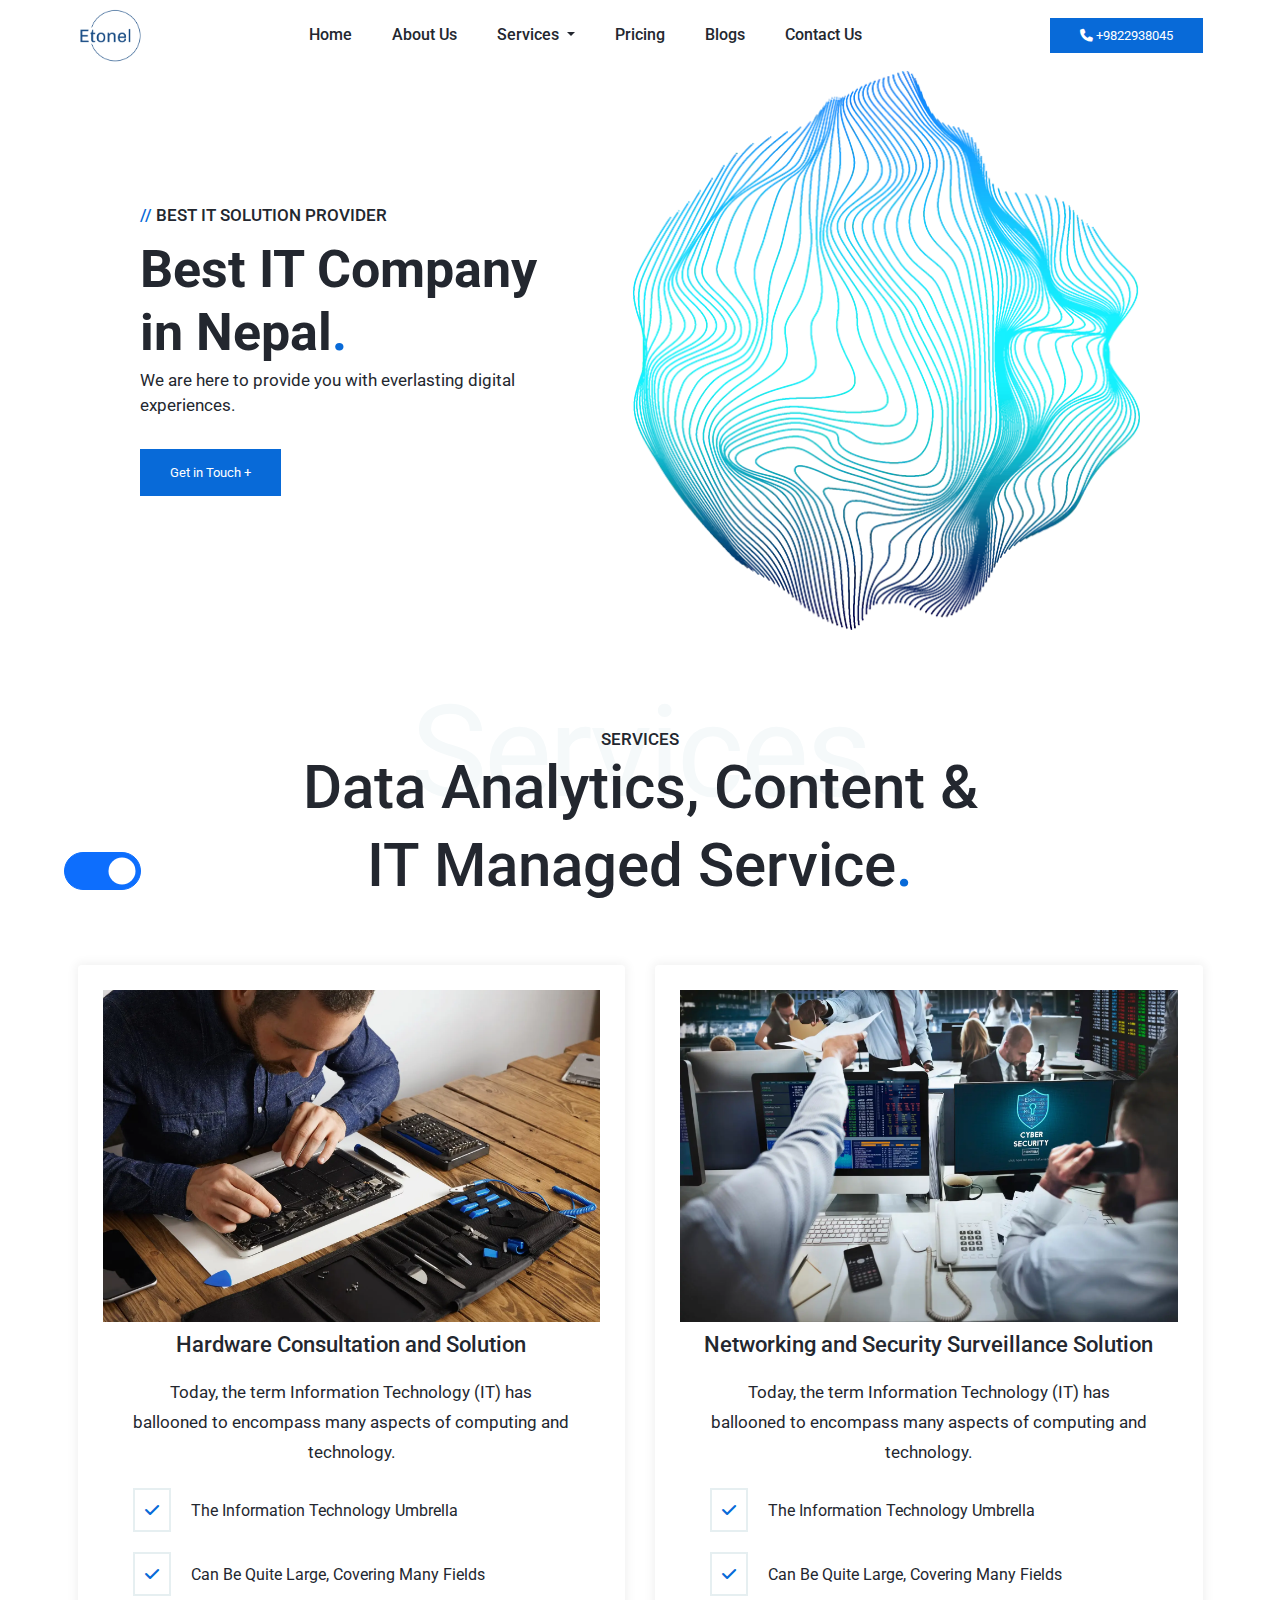
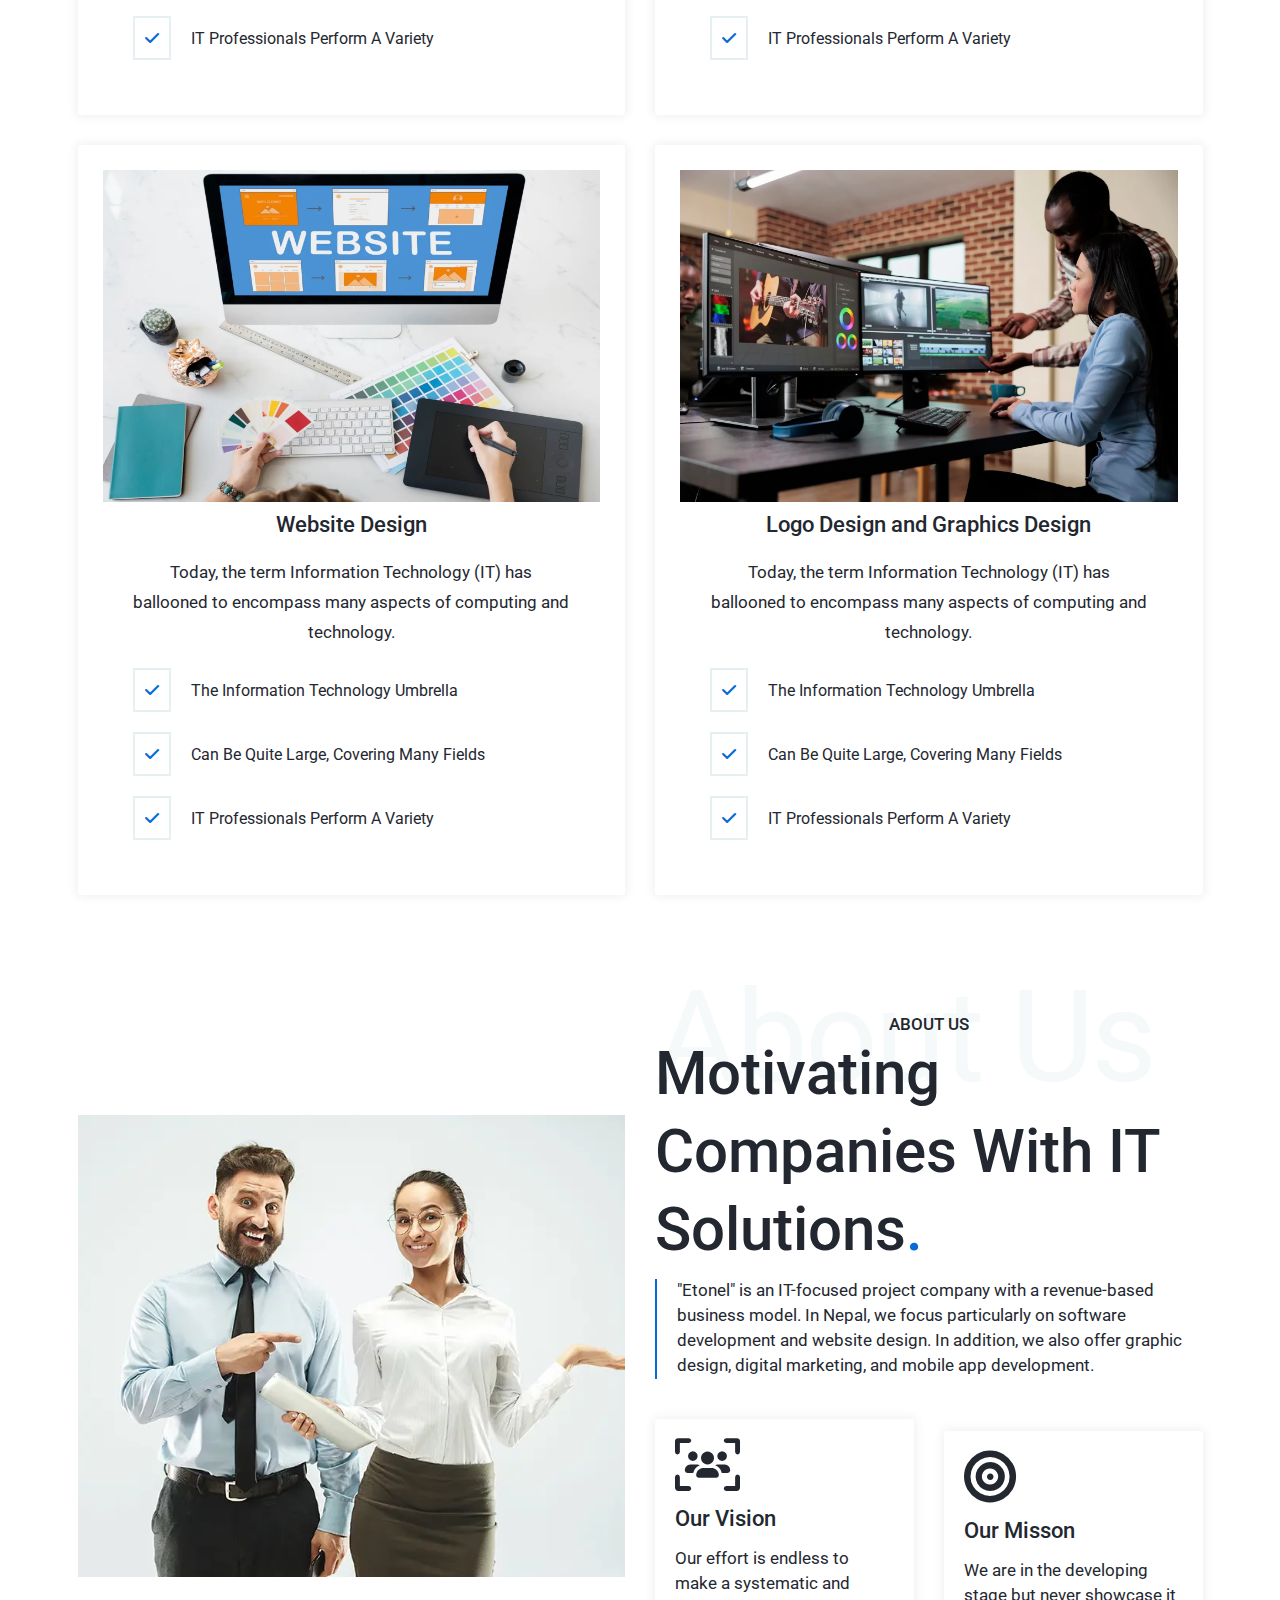
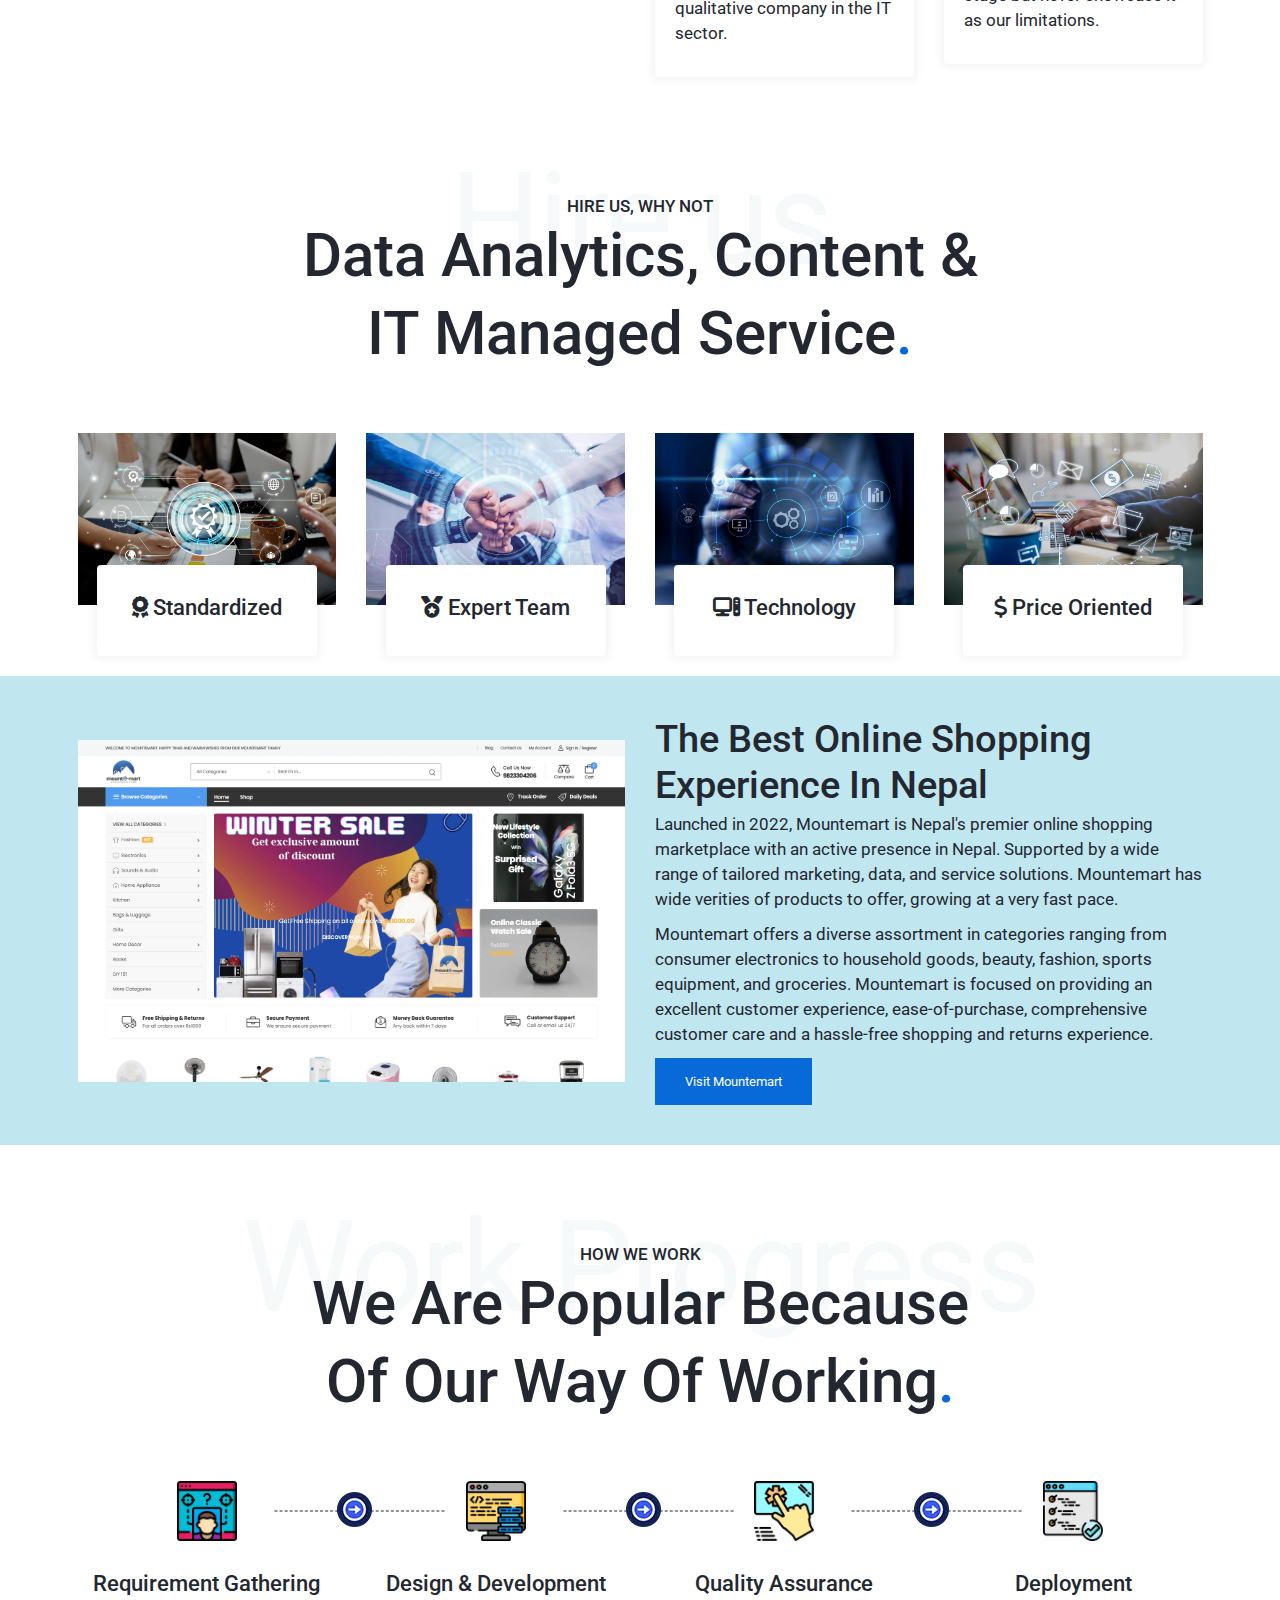
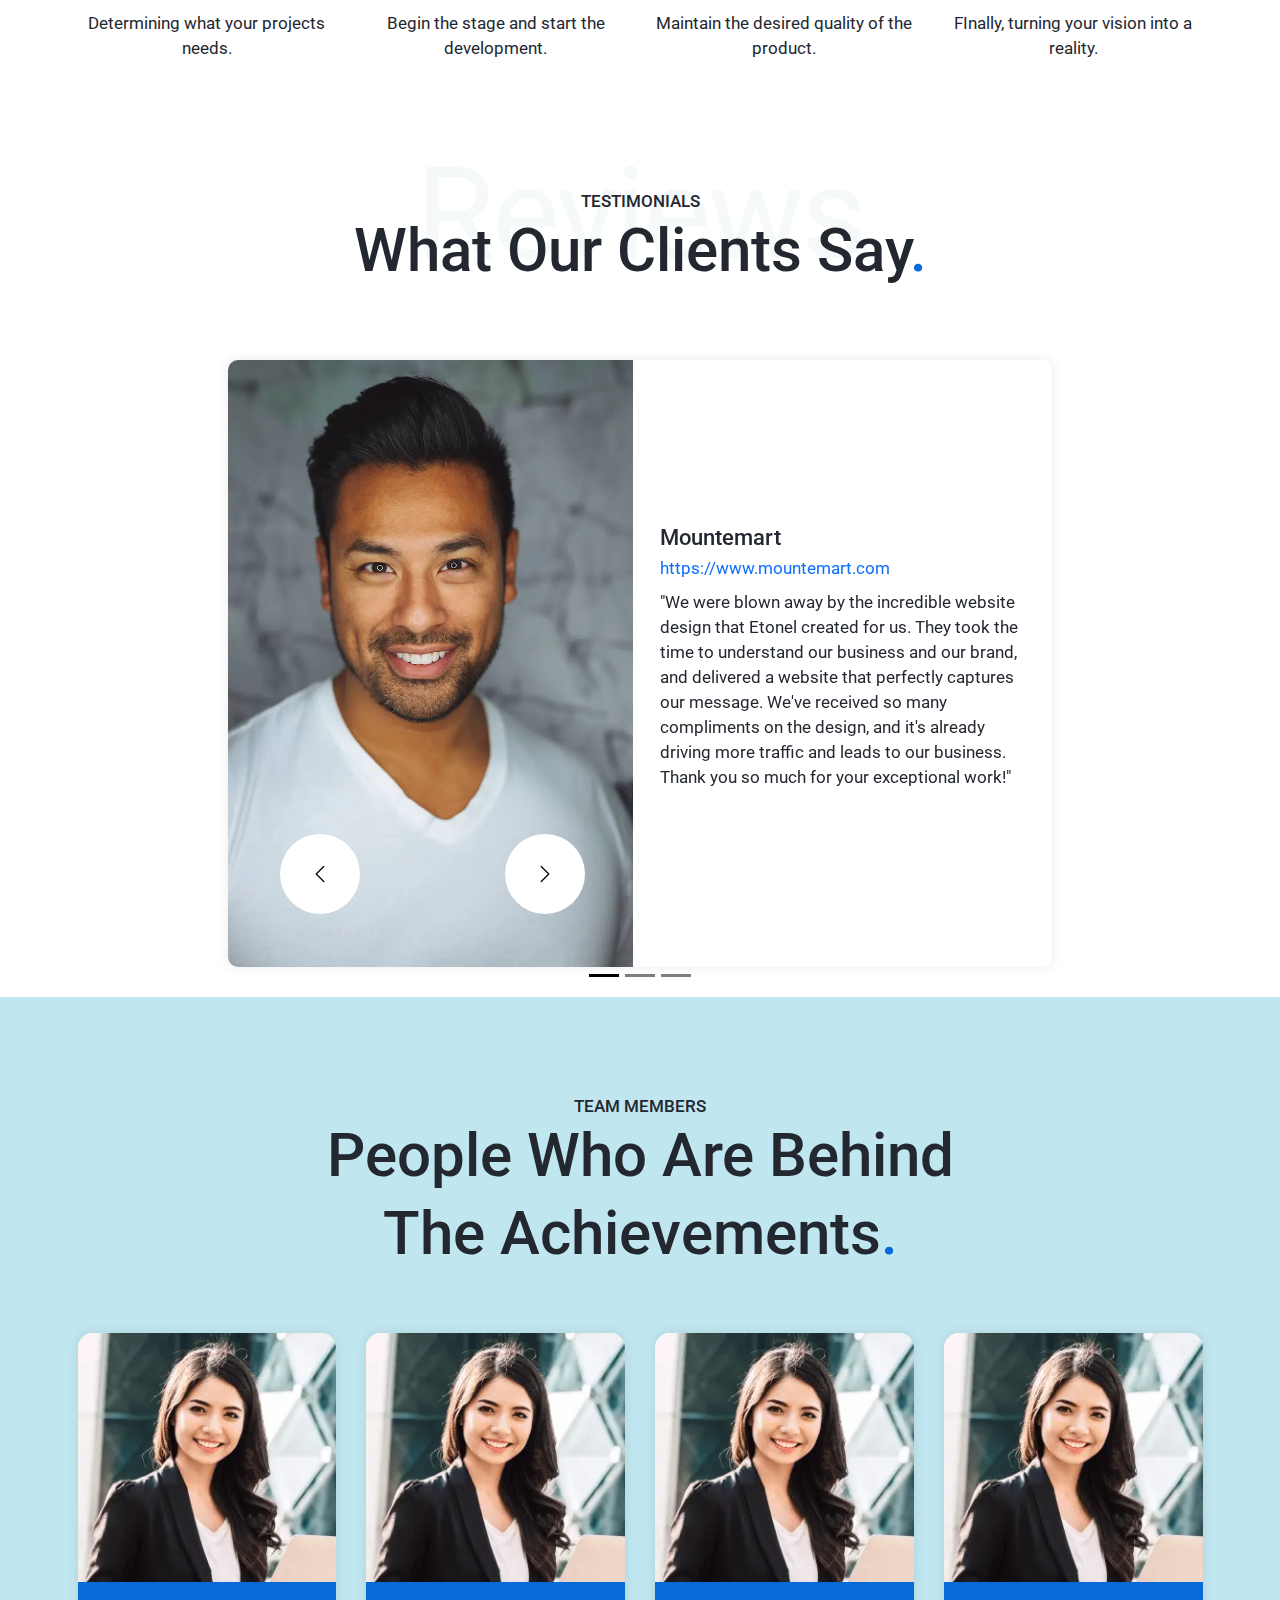
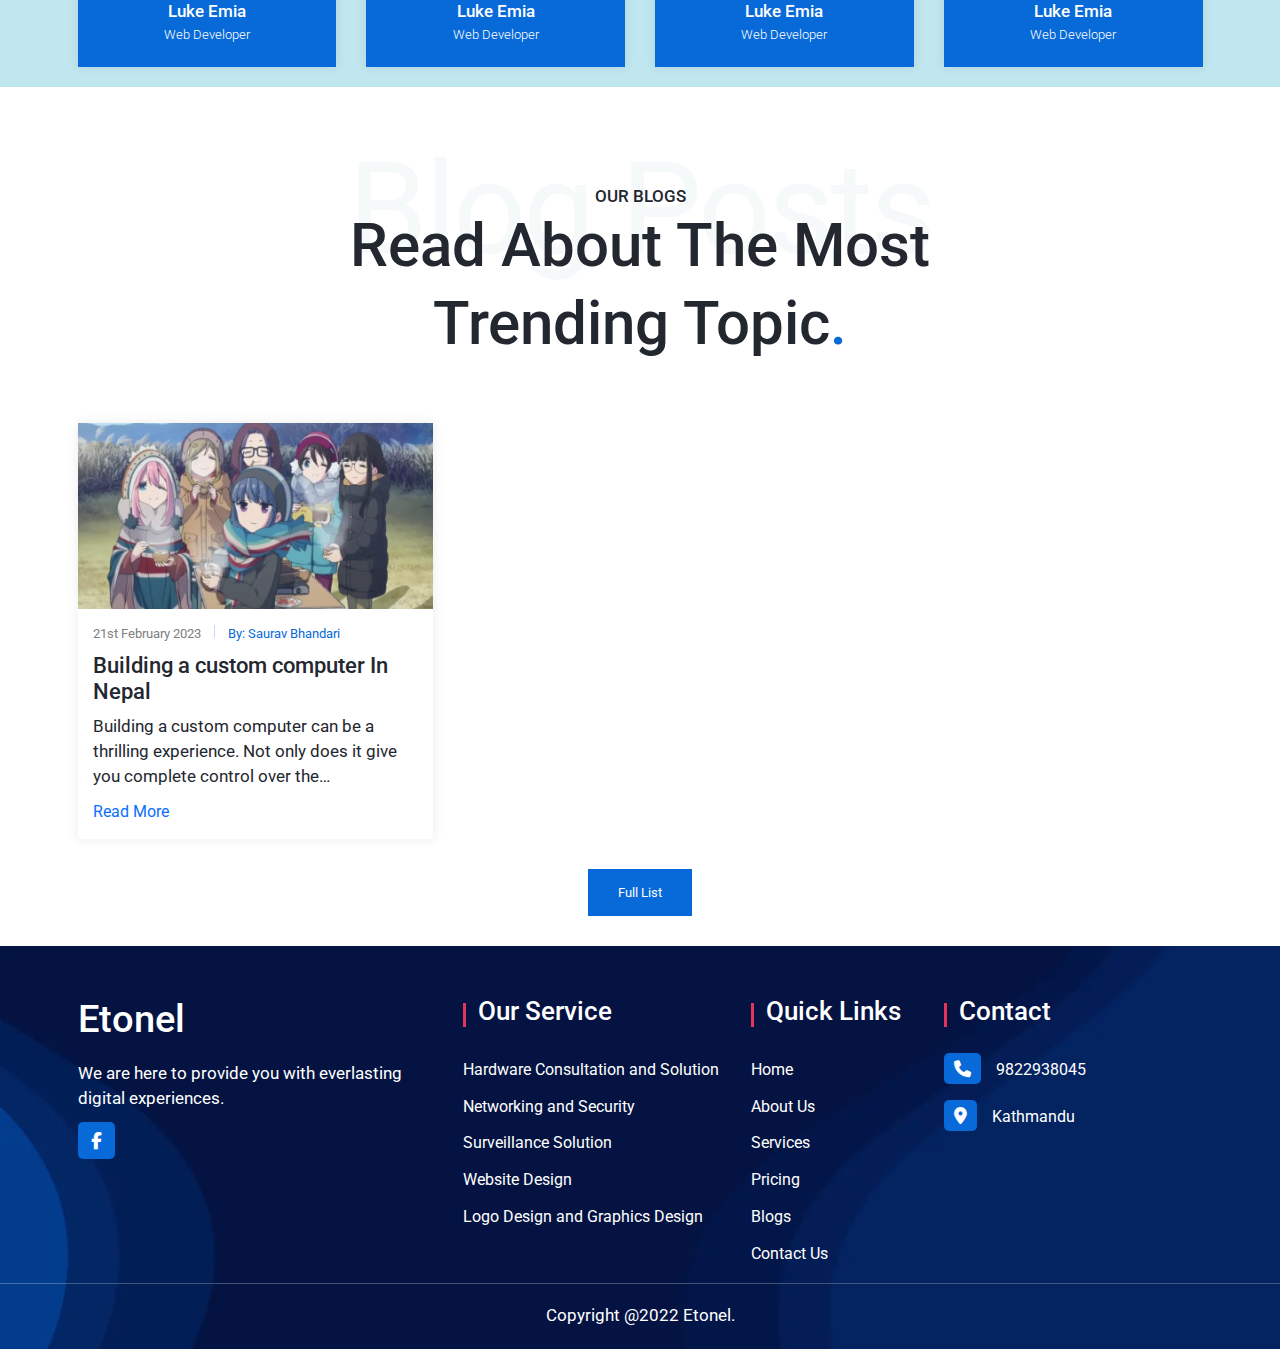
==== index.html @ 199bf59e "Blog" ====
<!DOCTYPE html>
<html lang="en">
  <head>
    <meta charset="UTF-8" />
    <meta http-equiv="X-UA-Compatible" content="IE=edge" />
    <meta name="viewport" content="width=device-width, initial-scale=1.0" />
    <title>Etonel</title>
    <link
      rel="shortcut icon"
      href="./img/etonel-logo-temp.webp"
      type="image/x-icon"
    />
    <link rel="stylesheet" href="./styles/style.min.css" />
    <link rel="stylesheet" href="./styles/index.min.css" />
  </head>
  <body>
    <script src="./header.js"></script>
    <my-header></my-header>
    <main class="index">
      <section class="hero">
        <div class="container">
          <div class="row g-4 g-md-5">
            <div class="col-12 col-lg-5">
              <p><span>//</span> BEST IT SOLUTION PROVIDER</p>
              <h1>Best IT Company in Nepal<span>.</span></h1>
              <p>
                We are here to provide you with everlasting digital experiences.
              </p>
              <a href="contact-us.html" class="btn-all">Get in Touch + </a>
            </div>
            <div class="col-8 col-md-6 text-center">
              <img src="./img/circles.webp" alt="" />
            </div>
          </div>
        </div>
      </section>
      <section class="service">
        <div class="container">
          <div class="section-heading">
            <h2>Services</h2>
            <p>Services</p>
            <p>Data Analytics, Content & IT Managed Service<span>.</span></p>
          </div>
          <div
            class="row g-4 g-md-5 row-cols-1 row-cols-lg-2 justify-content-around"
          >
            <div class="col">
              <div class="card">
                <img src="./img/hardware-consultation.webp" alt="" />
                <div class="card-body">
                  <h3>Hardware Consultation and Solution</h3>
                  <p>
                    Today, the term Information Technology (IT) has ballooned to
                    encompass many aspects of computing and technology.
                  </p>
                  <ul>
                    <li>The Information Technology Umbrella</li>
                    <li>Can Be Quite Large, Covering Many Fields</li>
                    <li>IT Professionals Perform A Variety</li>
                  </ul>
                </div>
              </div>
            </div>
            <div class="col">
              <div class="card">
                <img src="./img/network-solution.webp" alt="" />
                <div class="card-body">
                  <h3>Networking and Security Surveillance Solution</h3>
                  <p>
                    Today, the term Information Technology (IT) has ballooned to
                    encompass many aspects of computing and technology.
                  </p>
                  <ul>
                    <li>The Information Technology Umbrella</li>
                    <li>Can Be Quite Large, Covering Many Fields</li>
                    <li>IT Professionals Perform A Variety</li>
                  </ul>
                </div>
              </div>
            </div>
            <div class="col">
              <div class="card">
                <img src="./img/website-design.webp" alt="" />
                <div class="card-body">
                  <h3>Website Design</h3>
                  <p>
                    Today, the term Information Technology (IT) has ballooned to
                    encompass many aspects of computing and technology.
                  </p>
                  <ul>
                    <li>The Information Technology Umbrella</li>
                    <li>Can Be Quite Large, Covering Many Fields</li>
                    <li>IT Professionals Perform A Variety</li>
                  </ul>
                </div>
              </div>
            </div>
            <div class="col">
              <div class="card">
                <img src="./img/logo-graphics-design.webp" alt="" />
                <div class="card-body">
                  <h3>Logo Design and Graphics Design</h3>
                  <p>
                    Today, the term Information Technology (IT) has ballooned to
                    encompass many aspects of computing and technology.
                  </p>
                  <ul>
                    <li>The Information Technology Umbrella</li>
                    <li>Can Be Quite Large, Covering Many Fields</li>
                    <li>IT Professionals Perform A Variety</li>
                  </ul>
                </div>
              </div>
            </div>
          </div>
        </div>
      </section>
      <section class="about-us">
        <div class="container">
          <div class="row g-4 g-md-5 row-cols-1 row-cols-lg-2">
            <div class="col text-center">
              <img src="./img/about-bg-1.webp" alt="" />
            </div>
            <div class="col">
              <div class="section-heading">
                <h2>About Us</h2>
                <p>About Us</p>
                <p>Motivating Companies With IT Solutions<span>.</span></p>
              </div>
              <p>
                "Etonel" is an IT-focused project company with a revenue-based
                business model. In Nepal, we focus particularly on software
                development and website design. In addition, we also offer
                graphic design, digital marketing, and mobile app development.
              </p>
              <div class="row g-4 g-md-5 row-cols-1 row-cols-md-2">
                <div class="col">
                  <div class="card">
                    <div class="card-body">
                      <i class="fa-solid fa-users-viewfinder"></i>
                      <h3>Our Vision</h3>
                      <p>
                        Our effort is endless to make a systematic and
                        qualitative company in the IT sector.
                      </p>
                    </div>
                  </div>
                </div>
                <div class="col">
                  <div class="card">
                    <div class="card-body">
                      <i class="fas fa-bullseye"></i>
                      <h3>Our Misson</h3>
                      <p>
                        We are in the developing stage but never showcase it as
                        our limitations.
                      </p>
                    </div>
                  </div>
                </div>
              </div>
            </div>
          </div>
        </div>
      </section>
      <section class="hire-us">
        <div class="container">
          <div class="section-heading">
            <h2>Hire us, why not</h2>
            <p>Hire us</p>
            <p>Data Analytics, Content & IT Managed Service<span>.</span></p>
          </div>
          <div class="row g-4 g-md-5 row-cols-1 row-cols-md-2 row-cols-lg-4">
            <div class="col">
              <div class="box-info">
                <div class="info-image">
                  <img src="./img/standardized.webp" alt="" />
                </div>
                <div class="card">
                  <h3><i class="fa fa-award"> </i> Standardized</h3>
                  <i class="fa fa-check ok"></i>
                </div>
                <a
                  href="about-us.html"
                  class="stretched-link"
                  aria-label="Link for About Us"
                ></a>
              </div>
            </div>
            <div class="col">
              <div class="box-info">
                <div class="info-image">
                  <img src="./img/expert-team.webp" alt="" />
                </div>
                <div class="card">
                  <h3><i class="fa fa-medal"> </i> Expert Team</h3>
                  <i class="fa fa-check ok"></i>
                </div>
                <a
                  href="about-us.html"
                  class="stretched-link"
                  aria-label="Link for About Us"
                ></a>
              </div>
            </div>
            <div class="col">
              <div class="box-info">
                <div class="info-image">
                  <img src="./img/technology.webp" alt="" />
                </div>
                <div class="card">
                  <h3><i class="fa fa-computer"> </i> Technology</h3>
                  <i class="fa fa-check ok"></i>
                </div>
                <a
                  href="about-us.html"
                  class="stretched-link"
                  aria-label="Link for About Us"
                ></a>
              </div>
            </div>
            <div class="col">
              <div class="box-info">
                <div class="info-image">
                  <img src="./img/price-oriented.webp" alt="" />
                </div>
                <div class="card">
                  <h3><i class="fa fa-dollar"> </i> Price Oriented</h3>
                  <i class="fa fa-check ok"></i>
                </div>
                <a
                  href="about-us.html"
                  class="stretched-link"
                  aria-label="Link for About Us"
                ></a>
              </div>
            </div>
          </div>
        </div>
      </section>
      <section class="video">
        <div class="container">
          <div
            class="row g-4 g-md-5 align-items-center row-cols-1 row-cols-lg-2"
          >
            <div class="col">
              <img src="./img/mountemart.webp" alt="Mountemart" />
            </div>
            <div class="col">
              <h2>The Best Online Shopping Experience In Nepal</h2>
              <p>
                Launched in 2022, Mountemart is Nepal's premier online shopping
                marketplace with an active presence in Nepal. Supported by a
                wide range of tailored marketing, data, and service solutions.
                Mountemart has wide verities of products to offer, growing at a
                very fast pace.
              </p>
              <p>
                Mountemart offers a diverse assortment in categories ranging
                from consumer electronics to household goods, beauty, fashion,
                sports equipment, and groceries. Mountemart is focused on
                providing an excellent customer experience, ease-of-purchase,
                comprehensive customer care and a hassle-free shopping and
                returns experience.
              </p>
              <a
                href="www.mountemart.com"
                rel="noopener"
                target="_blank"
                class="btn-all"
                >Visit Mountemart</a
              >
            </div>
          </div>
        </div>
      </section>
      <section class="work-progress">
        <div class="container">
          <div class="section-heading">
            <h2>How We Work</h2>
            <p>Work Progress</p>
            <p>We Are Popular Because Of Our Way Of Working<span>.</span></p>
          </div>
          <div class="row g-4 g-md-5 row-cols-1 row-cols-md-2 row-cols-lg-4">
            <div class="col">
              <div class="box-progress">
                <div class="icon">
                  <img src="./img/requirement-gathering.webp" alt="" />
                  <span><img src="./img/next2.webp" alt="" /></span>
                </div>
                <div class="content">
                  <h3>Requirement Gathering</h3>
                  <p>Determining what your projects needs.</p>
                </div>
              </div>
            </div>
            <div class="col">
              <div class="box-progress">
                <div class="icon">
                  <img src="./img/design-development.webp" alt="" />
                  <span><img src="./img/next2.webp" alt="" /></span>
                </div>
                <div class="content">
                  <h3>Design & Development</h3>
                  <p>Begin the stage and start the development.</p>
                </div>
              </div>
            </div>
            <div class="col">
              <div class="box-progress">
                <div class="icon">
                  <img src="./img/deployment.webp" alt="" />
                  <span><img src="./img/next2.webp" alt="" /></span>
                </div>
                <div class="content">
                  <h3>Quality Assurance</h3>
                  <p>Maintain the desired quality of the product.</p>
                </div>
              </div>
            </div>
            <div class="col">
              <div class="box-progress">
                <div class="icon">
                  <img src="./img/quality-assurance.webp" alt="" />
                </div>
                <div class="content">
                  <h3>Deployment</h3>
                  <p>FInally, turning your vision into a reality.</p>
                </div>
              </div>
            </div>
          </div>
        </div>
      </section>
      <section class="testimonials">
        <div class="container">
          <div class="section-heading">
            <h2>Testimonials</h2>
            <p>Reviews</p>
            <p>What Our Clients Say<span>.</span></p>
          </div>
          <div id="carouselTestimonials" class="carousel carousel-dark slide">
            <div class="carousel-indicators">
              <button
                type="button"
                data-bs-target="#carouselTestimonials"
                data-bs-slide-to="0"
                class="active"
                aria-current="true"
                aria-label="Slide 1"
              ></button>
              <button
                type="button"
                data-bs-target="#carouselTestimonials"
                data-bs-slide-to="1"
                aria-label="Slide 2"
              ></button>
              <button
                type="button"
                data-bs-target="#carouselTestimonials"
                data-bs-slide-to="2"
                aria-label="Slide 3"
              ></button>
            </div>
            <div class="carousel-inner">
              <div class="carousel-item active">
                <div class="row row-cols-1 row-cols-md-2">
                  <div class="col">
                    <img
                      src="img/review-placeholder.webp"
                      class="d-block"
                      alt="..."
                    />
                  </div>
                  <div class="col">
                    <h3>Mountemart</h3>
                    <p>
                      <a href="https://www.mountemart.com" target="_blank"
                        >https://www.mountemart.com</a
                      >
                    </p>
                    <p>
                      "We were blown away by the incredible website design that
                      Etonel created for us. They took the time to understand
                      our business and our brand, and delivered a website that
                      perfectly captures our message. We've received so many
                      compliments on the design, and it's already driving more
                      traffic and leads to our business. Thank you so much for
                      your exceptional work!"
                    </p>
                  </div>
                </div>
              </div>
              <div class="carousel-item">
                <div class="row row-cols-1 row-cols-md-2">
                  <div class="col">
                    <img
                      src="img/review-placeholder.webp"
                      class="d-block"
                      alt="..."
                    />
                  </div>
                  <div class="col">
                    <h3>Mountemart</h3>
                    <p>
                      <a href="https://www.mountemart.com" target="_blank"
                        >https://www.mountemart.com</a
                      >
                    </p>
                    <p>
                      "We were blown away by the incredible website design that
                      Etonel created for us. They took the time to understand
                      our business and our brand, and delivered a website that
                      perfectly captures our message. We've received so many
                      compliments on the design, and it's already driving more
                      traffic and leads to our business. Thank you so much for
                      your exceptional work!"
                    </p>
                  </div>
                </div>
              </div>
              <div class="carousel-item">
                <div class="row row-cols-1 row-cols-md-2">
                  <div class="col">
                    <img
                      src="img/review-placeholder.webp"
                      class="d-block"
                      alt="..."
                    />
                  </div>
                  <div class="col">
                    <h3>Mountemart</h3>
                    <p>
                      <a href="https://www.mountemart.com" target="_blank"
                        >https://www.mountemart.com</a
                      >
                    </p>
                    <p>
                      "We were blown away by the incredible website design that
                      Etonel created for us. They took the time to understand
                      our business and our brand, and delivered a website that
                      perfectly captures our message. We've received so many
                      compliments on the design, and it's already driving more
                      traffic and leads to our business. Thank you so much for
                      your exceptional work!"
                    </p>
                  </div>
                </div>
              </div>
            </div>
            <button
              class="carousel-control-prev"
              type="button"
              data-bs-target="#carouselTestimonials"
              data-bs-slide="prev"
            >
              <span
                class="carousel-control-prev-icon"
                aria-hidden="true"
              ></span>
              <span class="visually-hidden">Previous</span>
            </button>
            <button
              class="carousel-control-next"
              type="button"
              data-bs-target="#carouselTestimonials"
              data-bs-slide="next"
            >
              <span
                class="carousel-control-next-icon"
                aria-hidden="true"
              ></span>
              <span class="visually-hidden">Next</span>
            </button>
          </div>
        </div>
      </section>
      <section class="team-members">
        <div class="container">
          <div class="section-heading">
            <p>Our Teams</p>
            <h2>Team Members</h2>
            <p>People Who Are Behind The Achievements<span>.</span></p>
          </div>
          <div class="row g-4 g-md-5 row-cols-1 row-cols-md-2 row-cols-lg-4">
            <div class="col">
              <div class="card">
                <div class="card-image">
                  <img src="./img/team-placeholder.webp" alt="" />
                  <ul class="social">
                    <li>
                      <a
                        href="https://www.linkedin.com/in/sabal-shrestha-prime-is-crime/"
                        target="_blank"
                        rel="noopener"
                        ><i class="fab fa-linkedin-in"></i
                      ></a>
                    </li>
                    <li>
                      <a
                        href="https://www.facebook.com/PrimeIsCrime"
                        target="_blank"
                        rel="noopener"
                        ><i class="fab fa-facebook-f"></i
                      ></a>
                    </li>
                    <li>
                      <a
                        href="https://twitter.com/PrimeIsCrime"
                        target="_blank"
                        rel="noopener"
                        ><i class="fa-brands fa-twitter"></i
                      ></a>
                    </li>
                    <li>
                      <a
                        href="https://github.com/Sabal-Shrestha"
                        target="_blank"
                        rel="noopener"
                        ><i class="fa-brands fa-github"></i
                      ></a>
                    </li>
                  </ul>
                </div>
                <div class="card-body">
                  <h3>Luke Emia</h3>
                  <h4>Web Developer</h4>
                </div>
              </div>
            </div>
            <div class="col">
              <div class="card">
                <div class="card-image">
                  <img src="./img/team-placeholder.webp" alt="" />
                  <ul class="social">
                    <li>
                      <a
                        href="https://www.linkedin.com/in/sabal-shrestha-prime-is-crime/"
                        target="_blank"
                        rel="noopener"
                        ><i class="fab fa-linkedin-in"></i
                      ></a>
                    </li>
                    <li>
                      <a
                        href="https://www.facebook.com/PrimeIsCrime"
                        target="_blank"
                        rel="noopener"
                        ><i class="fab fa-facebook-f"></i
                      ></a>
                    </li>
                    <li>
                      <a
                        href="https://twitter.com/PrimeIsCrime"
                        target="_blank"
                        rel="noopener"
                        ><i class="fa-brands fa-twitter"></i
                      ></a>
                    </li>
                    <li>
                      <a
                        href="https://github.com/Sabal-Shrestha"
                        target="_blank"
                        rel="noopener"
                        ><i class="fa-brands fa-github"></i
                      ></a>
                    </li>
                  </ul>
                </div>
                <div class="card-body">
                  <h3>Luke Emia</h3>
                  <h4>Web Developer</h4>
                </div>
              </div>
            </div>
            <div class="col">
              <div class="card">
                <div class="card-image">
                  <img src="./img/team-placeholder.webp" alt="" />
                  <ul class="social">
                    <li>
                      <a
                        href="https://www.linkedin.com/in/sabal-shrestha-prime-is-crime/"
                        target="_blank"
                        rel="noopener"
                        ><i class="fab fa-linkedin-in"></i
                      ></a>
                    </li>
                    <li>
                      <a
                        href="https://www.facebook.com/PrimeIsCrime"
                        target="_blank"
                        rel="noopener"
                        ><i class="fab fa-facebook-f"></i
                      ></a>
                    </li>
                    <li>
                      <a
                        href="https://twitter.com/PrimeIsCrime"
                        target="_blank"
                        rel="noopener"
                        ><i class="fa-brands fa-twitter"></i
                      ></a>
                    </li>
                    <li>
                      <a
                        href="https://github.com/Sabal-Shrestha"
                        target="_blank"
                        rel="noopener"
                        ><i class="fa-brands fa-github"></i
                      ></a>
                    </li>
                  </ul>
                </div>
                <div class="card-body">
                  <h3>Luke Emia</h3>
                  <h4>Web Developer</h4>
                </div>
              </div>
            </div>
            <div class="col">
              <div class="card">
                <div class="card-image">
                  <img src="./img/team-placeholder.webp" alt="" />
                  <ul class="social">
                    <li>
                      <a
                        href="https://www.linkedin.com/in/sabal-shrestha-prime-is-crime/"
                        target="_blank"
                        rel="noopener"
                        ><i class="fab fa-linkedin-in"></i
                      ></a>
                    </li>
                    <li>
                      <a
                        href="https://www.facebook.com/PrimeIsCrime"
                        target="_blank"
                        rel="noopener"
                        ><i class="fab fa-facebook-f"></i
                      ></a>
                    </li>
                    <li>
                      <a
                        href="https://twitter.com/PrimeIsCrime"
                        target="_blank"
                        rel="noopener"
                        ><i class="fa-brands fa-twitter"></i
                      ></a>
                    </li>
                    <li>
                      <a
                        href="https://github.com/Sabal-Shrestha"
                        target="_blank"
                        rel="noopener"
                        ><i class="fa-brands fa-github"></i
                      ></a>
                    </li>
                  </ul>
                </div>
                <div class="card-body">
                  <h3>Luke Emia</h3>
                  <h4>Web Developer</h4>
                </div>
              </div>
            </div>
          </div>
        </div>
      </section>
      <section class="blogs">
        <div class="container">
          <div class="section-heading">
            <h2>Our Blogs</h2>
            <p>Blog Posts</p>
            <p>Read About The Most Trending Topic<span>.</span></p>
          </div>
          <div class="row g-4 g-md-5 row-cols-1 row-cols-md-2 row-cols-lg-3">
            <div class="col">
              <div class="card">
                <img src="./img/yuru-camp-blog.webp" alt="" />
                <div class="card-body">
                  <p>
                    21st February 2023 <span class="vr"></span>
                    <span>By: Saurav Bhandari</span>
                  </p>
                  <h3>Building a custom computer In Nepal</h3>
                  <p>
                    Building a custom computer can be a thrilling experience.
                    Not only does it give you complete control over the
                    components you choose
                  </p>
                  <a
                    href="building-custom-computer-in-nepal.html"
                    class="stretched-link"
                    >Read More
                  </a>
                </div>
              </div>
            </div>
          </div>
          <p class="text-center mt-5">
            <a href="blogs.html" class="btn-all">Full List</a>
          </p>
        </div>
      </section>
    </main>
    <my-footer></my-footer>
    <script src="./footer.js"></script>
    <script
      src="https://cdn.jsdelivr.net/npm/bootstrap@5.3.0-alpha1/dist/js/bootstrap.bundle.min.js"
      integrity="sha384-w76AqPfDkMBDXo30jS1Sgez6pr3x5MlQ1ZAGC+nuZB+EYdgRZgiwxhTBTkF7CXvN"
      crossorigin="anonymous"
    ></script>
    <!-- <script src="https://unpkg.com/isotope-layout@3/dist/isotope.pkgd.min.js"></script> -->
    <script src="./main.js"></script>
  </body>
</html>
---- styles/style.min.css ----
@import"https://cdn.jsdelivr.net/npm/bootstrap@5.3.0-alpha1/dist/css/bootstrap.min.css";@import"https://fonts.googleapis.com/css2?family=Roboto:wght@100;300;400;500;700;900&display=swap";@import"https://cdnjs.cloudflare.com/ajax/libs/font-awesome/6.2.1/css/all.min.css";:root{font-size:62.5%;--h1-font-size: clamp(5.2rem, 4vw, 9.2rem);--h2-font-size: clamp(2.5rem, 3vw, 4.1rem);--h3-font-size: clamp(2rem, 1.7vw, 3rem);--p-h4-font-size: clamp(1.6rem, 1.3vw, 2.5rem);--h5-font-size: clamp(1.3rem, 1.1vw, 2rem);--h6-font-size: clamp(1.1rem, 1vw, 1.6rem);--social-icon-font-size: clamp(1.7rem, 1.1vw, 2.5rem);--footer-heading-font-size: clamp(2rem, 2vw, 3.35rem);--clr-light: #fff;--clr-dark: #23272f;--card-background: #fff;--card-box-shadow: 0 0 10px 3px #0000000d;--color-primary: #086ad8;--color-secondary: #c0e6f0;--color-accent: #051242;--color-heading-h2: #f5f9fa;--foreground: var(--clr-dark);--background: var(--clr-light)}.darkmode{--card-background: #000;--card-box-shadow: 0 0 5px 0px #000;--color-primary: #086ad8;--color-secondary: #001b7e;--color-accent: #051242;--color-heading-h2: #c0e6f021;--foreground: var(--clr-light);--background: var(--clr-dark)}*,*::before,*::after{box-sizing:border-box;margin:0;padding:0;font:inherit}html{scroll-behavior:smooth}body{background:var(--background);color:var(--foreground);font-family:"Roboto",sans-serif;font-size:1.6rem;overflow-x:hidden;line-height:1.5}section{padding:10rem 0 2rem}section:hover .section-heading h2,section:hover .section-heading h1{background-size:.2rem 100%,.2rem 100%}section .section-heading h2,section .section-heading h1{background:linear-gradient(var(--color-primary) 0 0) no-repeat,linear-gradient(var(--color-primary) 0 0) no-repeat;background-size:.2rem 0%,.2rem 0%;background-position:left bottom,top right;transition:background-size 1s}p{color:var(--foreground);font-size:var(--p-h4-font-size)}span{color:var(--color-primary)}a{text-decoration:none}h1{font-size:var(--h1-font-size);font-weight:700}h2{font-size:var(--h2-font-size)}h3{font-size:var(--h3-font-size)}h4{font-size:var(--p-h4-font-size)}h5{font-size:var(--h5-font-size)}h6{font-size:var(--h6-font-size)}img,picture,svg,video{max-width:100%;height:auto}.btn-all{display:inline-block;font-size:var(--h6-font-size);padding:0rem 2.9rem;background-color:var(--color-primary);border:1px solid var(--color-primary);color:var(--clr-light);line-height:4.5rem;transition:background-color .5s}.btn-all:hover{background-color:var(--color-accent);border:1px solid var(--color-accent)}.primary-color{background-color:var(--color-primary)}.secondary-color{background-color:var(--color-secondary)}.accent-color{background-color:var(--color-accent)}header{background-color:var(--background);padding:1rem 0}header .navbar .navbar-brand img{width:5vw}@media(max-width: 991px){header .navbar .navbar-brand img{width:7vw}}@media(max-width: 576px){header .navbar .navbar-brand img{width:15vw}}header .navbar .nav-link{margin-right:3rem;font-weight:500;color:var(--foreground);transition:color .8s}header .navbar .nav-link:hover{color:var(--color-primary)}header .dropdown:hover .dropdown-menu{display:block}header .dropdown-menu{background-color:rgba(255,255,255,.664)}header .dropdown-item{font-size:var(--h5-font-size)}header .btn-all{line-height:2.6}header .form-switch{position:fixed;font-size:var(--h2-font-size);bottom:0;left:5%}.section-heading{text-align:center;position:relative;margin-bottom:6rem}.section-heading h2,.section-heading h1{text-transform:uppercase;font-size:var(--p-h4-font-size);width:-moz-fit-content;width:fit-content;margin:0 auto;padding:0 .5rem}.section-heading p:first-of-type{position:absolute;left:50%;transform:translateX(-50%);font-size:clamp(7rem,10vw,16rem);color:var(--color-heading-h2);top:-43px;z-index:-1;letter-spacing:-3px;line-height:130px;width:100%}@media(width <= 576px){.section-heading p:first-of-type{line-height:1.2}}.section-heading p:nth-of-type(2){font-size:clamp(2.5rem,5vw,6rem);line-height:1.3;font-weight:500;width:60%;margin:auto}@media(width <= 576px){.section-heading p:nth-of-type(2){width:100%}}.card{background:var(--card-background);color:var(--foreground);box-shadow:var(--card-box-shadow);border:none}footer{padding:5rem 0rem 1rem;background:url("../img/footer-bg1.webp");background-repeat:no-repeat;background-size:cover;color:#fff}footer p{color:#fff}@media(width <= 576px){footer h2,footer h3{margin-bottom:1rem}}footer h2{margin-bottom:2rem}footer .socials a{color:#fff}footer .socials a i{border-radius:.5rem;background-color:var(--color-primary);font-size:var(--social-icon-font-size);display:inline-block;padding:1rem 1.3rem;margin-right:1.3rem}footer h3{position:relative;z-index:1;font-size:var(--footer-heading-font-size);margin-bottom:2.5rem;padding-left:1.5rem}footer h3::before{position:absolute;content:"";width:.3rem;height:100%;background:#e6335a;left:0;z-index:-1}footer h3::after{position:absolute;content:"";background:var(--color-accent);width:.7rem;height:.7rem;left:0;top:0;right:0;overflow:hidden;animation:footer-line 5s forwards 0s ease-in alternate infinite running}@keyframes footer-line{0%{transform:translateY(5%)}100%{transform:translateY(300%)}}footer ul{list-style:none;margin:0;padding:0}footer ul li{line-height:2.3}footer ul li a{color:var(--clr-light)}footer ul li a i{border-radius:.5rem;background-color:var(--color-primary);font-size:var(--social-icon-font-size);display:inline-block;padding:.7rem 1rem;margin:0rem 1.5rem 1.5rem 0rem}footer hr{color:var(--clr-light)}/*# sourceMappingURL=style.min.css.map */
---- styles/index.min.css ----
.index .hero{padding:0;background:var(--background)}.index .hero .container .row{justify-content:space-around;align-items:center}@media(width >= 991px){.index .hero .container .row{padding:0px 4rem}}.index .hero .container .row p:first-of-type{font-weight:500}.index .hero .container .row p:nth-of-type(2){margin-bottom:3rem}.index .hero .container .row img{animation:rotating-image 100s linear infinite both}@keyframes rotating-image{0%{rotate:0deg}100%{rotate:360deg}}.index .service .card{padding:2.5rem;text-align:center;line-height:3rem;height:100%}.index .service .card p{margin:2rem}.index .service .card ul{list-style:none;text-align:left}.index .service .card ul li{margin-bottom:2rem;transition:background-color .5s}.index .service .card ul li:before{content:"";font-family:FontAwesome;display:inline-block;border:2px solid #e6eff1;text-align:center;color:var(--color-primary);padding:.5rem 1rem;margin-right:2rem}@media(width <= 576px){.index .service .card{padding:0rem}.index .service .card ul{padding-left:0rem}.index .service .card ul li{padding-left:0;margin-left:0}}.index .about-us .row{align-items:center}.index .about-us .row .section-heading{text-align:start;margin-bottom:1rem}.index .about-us .row .section-heading p:nth-of-type(2){width:100%}.index .about-us .row .col:nth-of-type(2)>p{border-left:2px solid var(--color-primary);padding-left:2rem}.index .about-us .row .col:nth-of-type(2) .row{margin-top:1rem}.index .about-us .row .col:nth-of-type(2) .row .card .card-body{padding:2rem;background-image:linear-gradient(90deg, var(--color-primary) 0, var(--color-primary) 95%);background-size:0 4px;background-repeat:no-repeat;background-position:left bottom;transition:background-size 1s ease}.index .about-us .row .col:nth-of-type(2) .row .card .card-body:hover{background-size:100% 4px}.index .about-us .row .col:nth-of-type(2) .row .card i{font-size:var(--h1-font-size)}.index .about-us .row .col:nth-of-type(2) .row .card h3{margin:1.5rem 0}.index .hire-us .box-info{position:relative}.index .hire-us .box-info:hover .card::before{bottom:0;height:100%}.index .hire-us .box-info:hover .card h3{color:var(--clr-light)}.index .hire-us .box-info .card{position:relative;max-width:85%;margin:auto;padding:3rem;text-align:center;margin-top:-4rem;border-radius:4px;z-index:1}.index .hire-us .box-info .card::before{position:absolute;content:"";bottom:100%;left:0;right:0;background-color:var(--color-primary);overflow:hidden;width:100%;height:0;transition:.5s ease;z-index:-1}.index .hire-us .box-info .card h3{transition:color .5s ease-in-out}.index .hire-us .box-info .card .ok{position:absolute;width:3.5rem;height:3.5rem;background:var(--color-accent);color:var(--clr-light);border-radius:50%;line-height:3.5rem;text-align:center;left:50%;top:110%;transform:translate(-50%, -50%);opacity:0;transition:.3s}.index .hire-us .box-info:hover .ok{opacity:1;top:95%}.index .video{background-color:var(--color-secondary);padding:4rem 0}.index .work-progress .box-progress{text-align:center;position:relative}.index .work-progress .box-progress .icon{display:inline-block;width:60px;height:60px;line-height:56px;margin-bottom:30px;border-radius:3px;position:relative}.index .work-progress .box-progress .icon span{position:absolute;z-index:1}@media(width <= 991px){.index .work-progress .box-progress .icon span{display:none}}.index .work-progress .box-progress .icon span::before{content:"";position:absolute;content:"";height:170px;border-right:1px dashed var(--foreground);transform:rotate(90deg);top:-55px;left:122px;z-index:-1}.index .work-progress .box-progress .icon span img{max-width:100px;margin-left:100px;animation:leftani 5s linear infinite alternate none running}@keyframes leftani{0%{transform:translateX(0)}100%{transform:translateX(100%)}}.index .work-progress .box-progress .content h3{margin-bottom:1.5rem}.index .testimonials .carousel .carousel-indicators{bottom:-2rem}@media(min-width: 991px){.index .testimonials .carousel .carousel-inner{width:75%}.index .testimonials .carousel .carousel-control-prev,.index .testimonials .carousel .carousel-control-next{width:-moz-fit-content;width:fit-content;padding:3rem;opacity:1;top:auto;bottom:10%;border-radius:50%;background-color:#fff}.index .testimonials .carousel .carousel-control-prev{left:18%}.index .testimonials .carousel .carousel-control-next{left:38%}}.index .testimonials .carousel .carousel-inner{padding:1rem;margin:auto}.index .testimonials .carousel .carousel-inner .carousel-item{box-shadow:var(--card-box-shadow);border-radius:1rem}.index .testimonials .carousel .carousel-inner .carousel-item .row{align-items:center}.index .testimonials .carousel .carousel-inner .carousel-item .row .col:has(img) img{width:100%;border-top-left-radius:1rem;border-bottom-left-radius:1rem}.index .testimonials .carousel .carousel-inner .carousel-item .row .col:last-of-type{padding:1rem 2rem}@media(max-width: 576px){.index .testimonials .carousel .carousel-inner .carousel-item .row .col:has(img){order:1}.index .testimonials .carousel .carousel-inner .carousel-item .row .col:has(img) img{width:40%;border-radius:0;margin:auto}.index .testimonials .carousel .carousel-inner .carousel-item .row .col:last-of-type{order:0}.index .testimonials .carousel .carousel-control-prev,.index .testimonials .carousel .carousel-control-next{display:none}}.index .portfolio .button-group{text-align:center;margin-bottom:2rem}.index .portfolio .button-group .button{border:none;font-size:var(--h3-font-size);background-color:var(--background);color:var(--foreground);margin-right:2rem}.index .portfolio .button-group .button:last-of-type{margin-right:0rem}.index .portfolio .button-group .is-checked{font-weight:500;border-bottom:.4rem solid var(--color-primary);color:var(--color-primary)}.index .portfolio .row .col{margin-bottom:1.5rem}.index .portfolio .row .col .card{position:relative;height:100%}.index .portfolio .row .col .card h3+p{display:-webkit-box;-webkit-line-clamp:3;-webkit-box-orient:vertical;overflow:hidden}.index .team-members{background-color:var(--color-secondary)}.index .team-members .card{border-top-left-radius:1.5rem;border-top-right-radius:1.5rem}.index .team-members .card:hover .card-image .social{visibility:visible;opacity:.95;bottom:0}.index .team-members .card .card-image{position:relative}.index .team-members .card .card-image img{border-top-left-radius:1.5rem;border-top-right-radius:1.5rem;width:100%;z-index:0}.index .team-members .card .card-image .social{position:absolute;text-align:center;list-style:none;margin:0;padding:1rem 0;z-index:3;bottom:-10rem;transition:.5s;width:100%;left:0;background-color:var(--color-accent);visibility:hidden;opacity:0}.index .team-members .card .card-image .social li{display:inline-block;margin:0 .5rem;background-color:var(--clr-light);padding:1rem;border-radius:50%;width:4rem;height:4rem}.index .team-members .card .card-image .social li i{font-size:var(--social-icon-font-size);color:var(--color-primary)}.index .team-members .card:hover .card-body::before{bottom:0%;height:100%}.index .team-members .card .card-body{position:relative;background:var(--color-primary);text-align:center;padding:2rem;z-index:0}.index .team-members .card .card-body::before{position:absolute;content:"";bottom:0;left:0;right:0;background-color:var(--color-accent);overflow:hidden;width:100%;height:0;transition:.5s ease;z-index:-1}.index .team-members .card .card-body h3{font-size:var(--p-h4-font-size);color:var(--clr-light);transition:.5s ease}.index .team-members .card .card-body h4{font-size:var(--h6-font-size);transition:.5s ease;color:#fff;font-weight:300}.index .blogs .card .card-body{background:linear-gradient(var(--color-primary) 0 0) no-repeat,linear-gradient(var(--color-primary) 0 0) no-repeat;background-size:4px 0%,4px 0%;background-position:left bottom,top right;transition:background-size 1s;padding:1.5rem}.index .blogs .card .card-body:hover{background-size:4px 100%,4px 100%}.index .blogs .card .card-body p:first-of-type{color:gray;font-size:var(--h6-font-size)}.index .blogs .card .card-body p:first-of-type .vr{margin:0 1rem}.index .blogs .card .card-body h3{margin-bottom:1rem}.index .blogs .card .card-body p:nth-of-type(2){display:-webkit-box;-webkit-line-clamp:3;-webkit-box-orient:vertical;overflow:hidden}/*# sourceMappingURL=index.min.css.map */
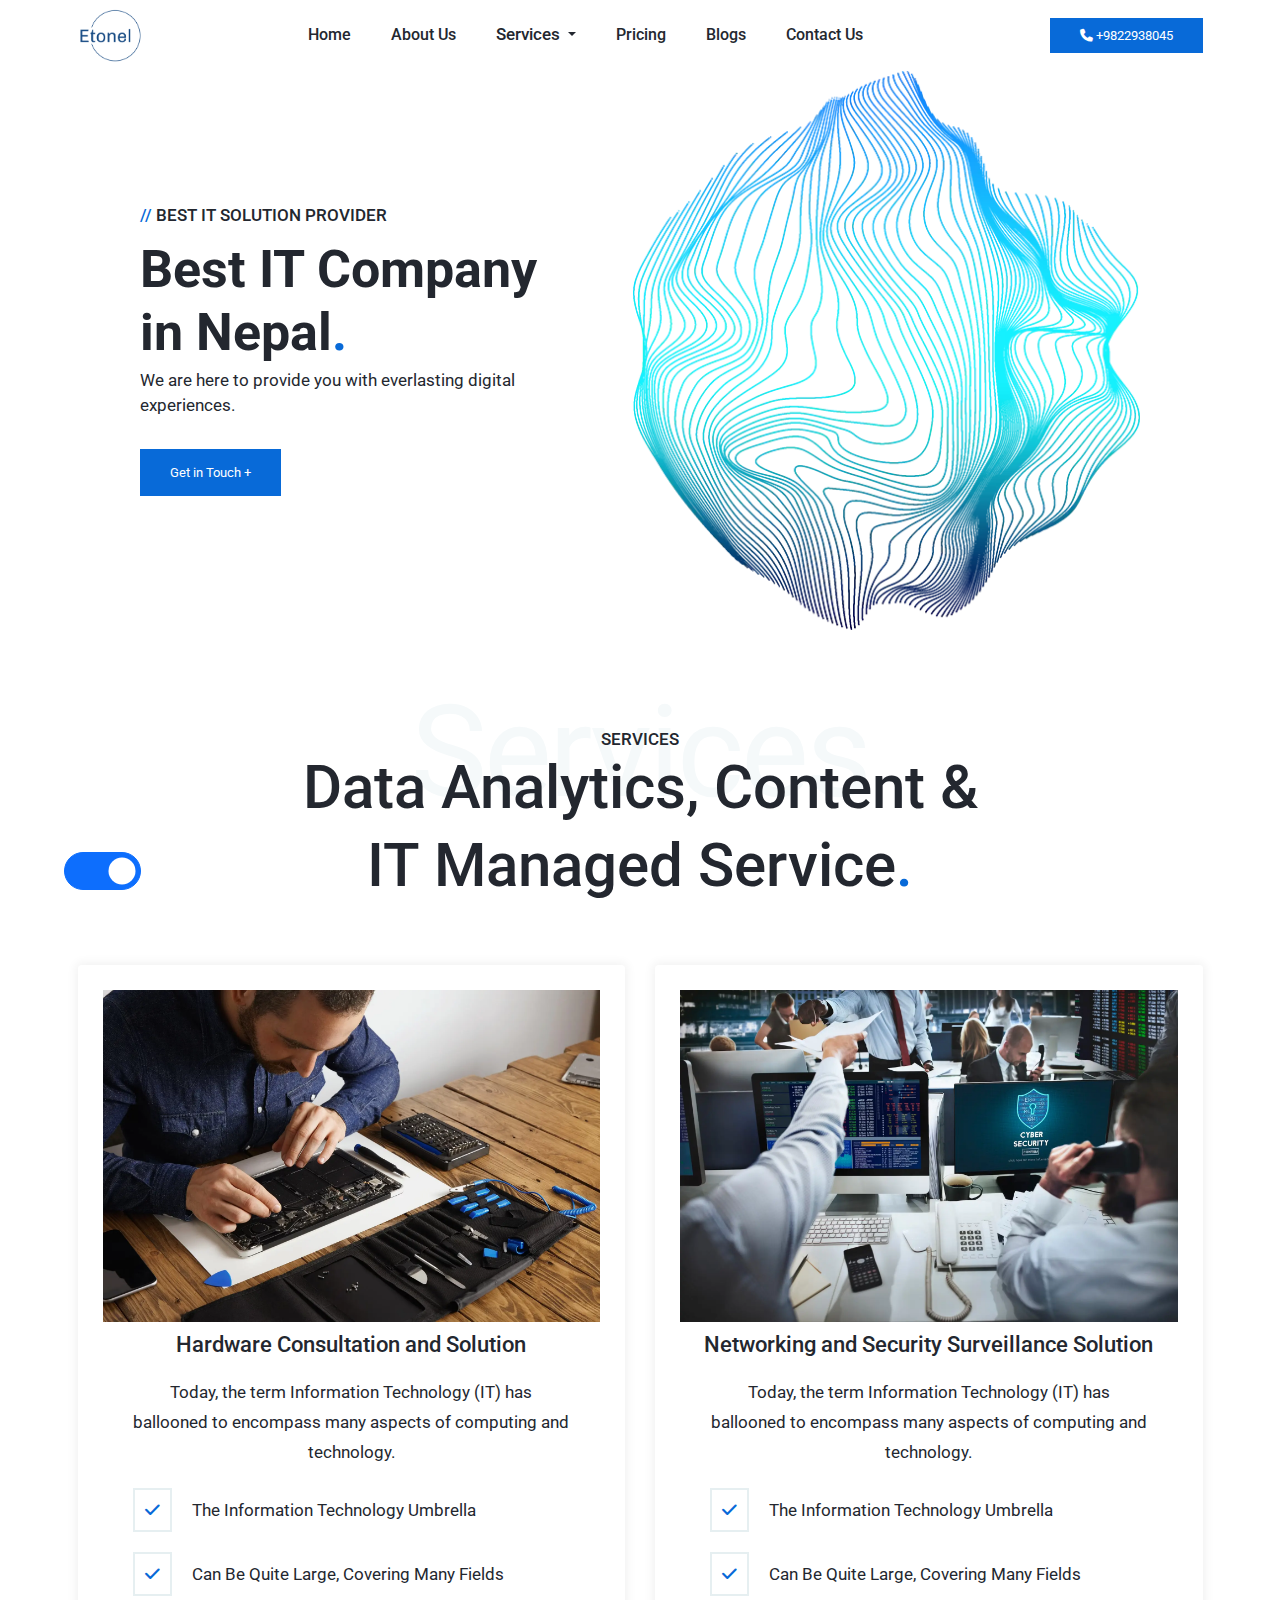
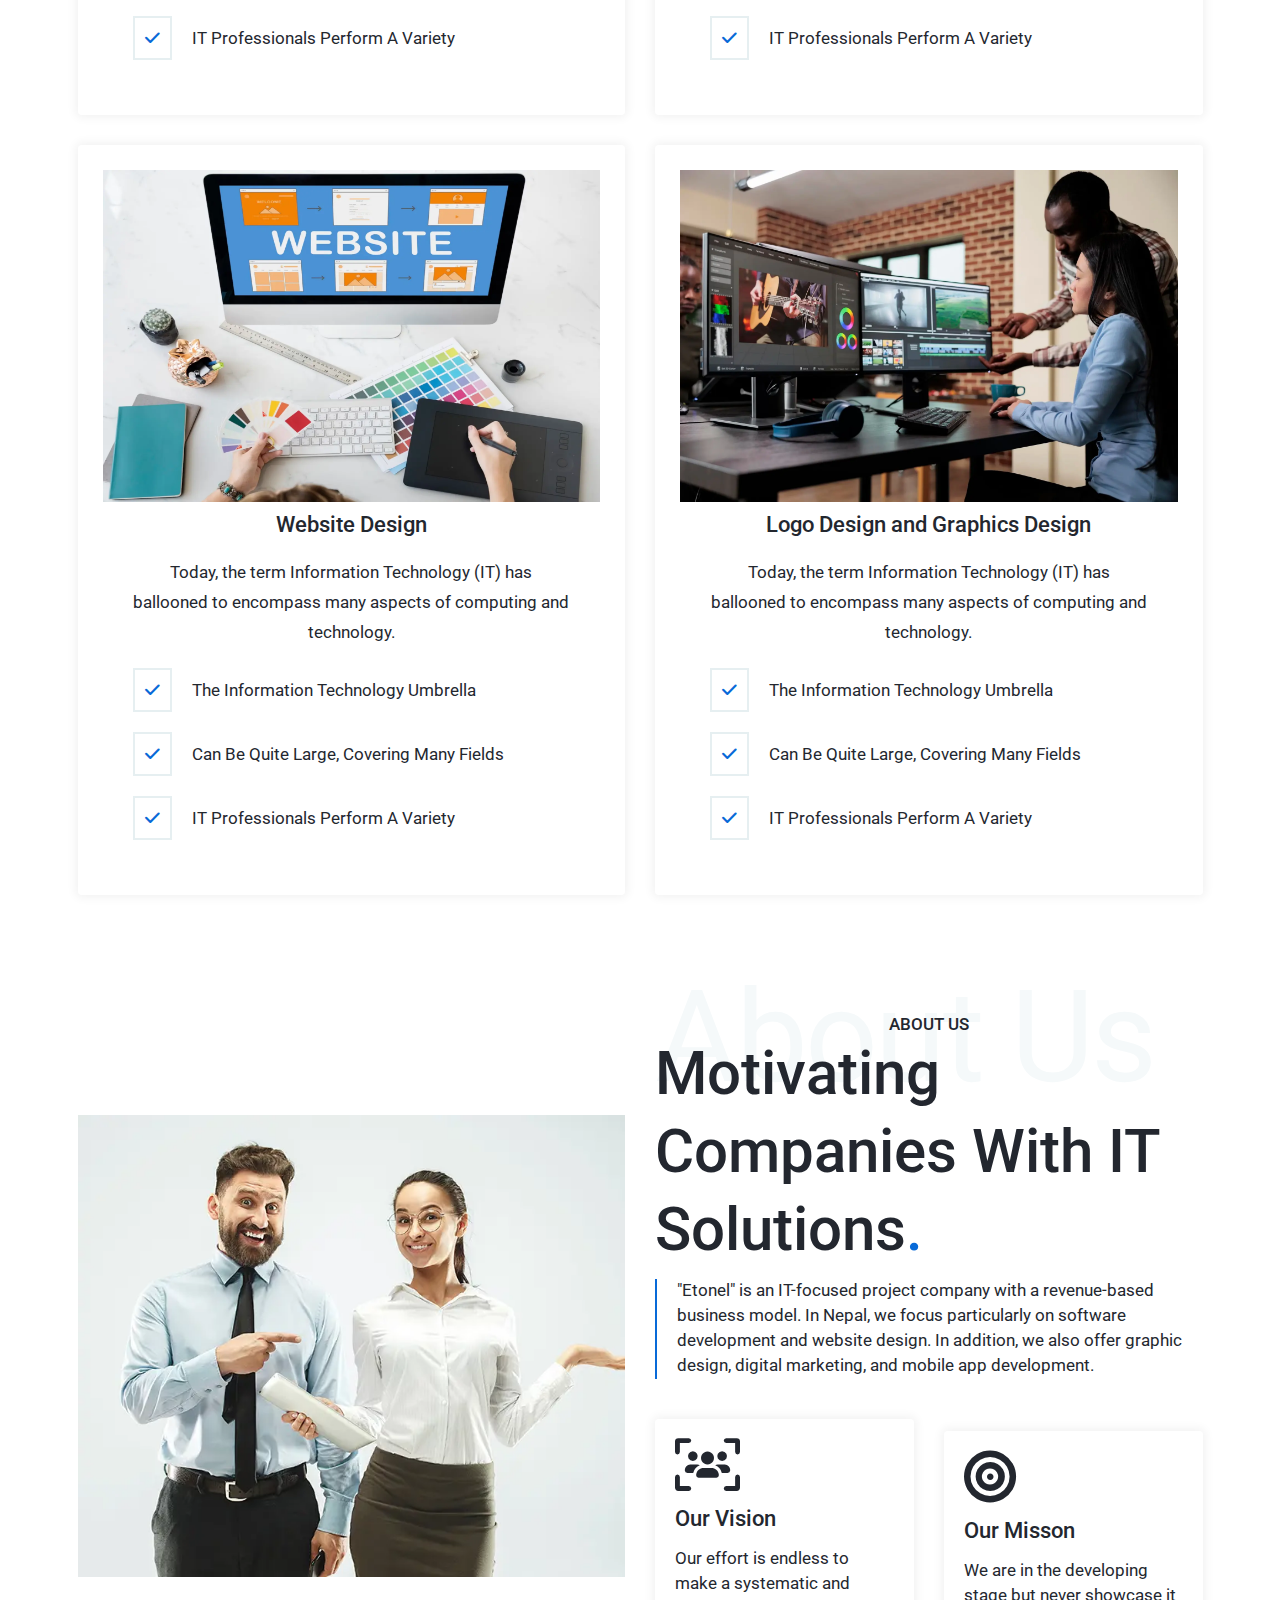
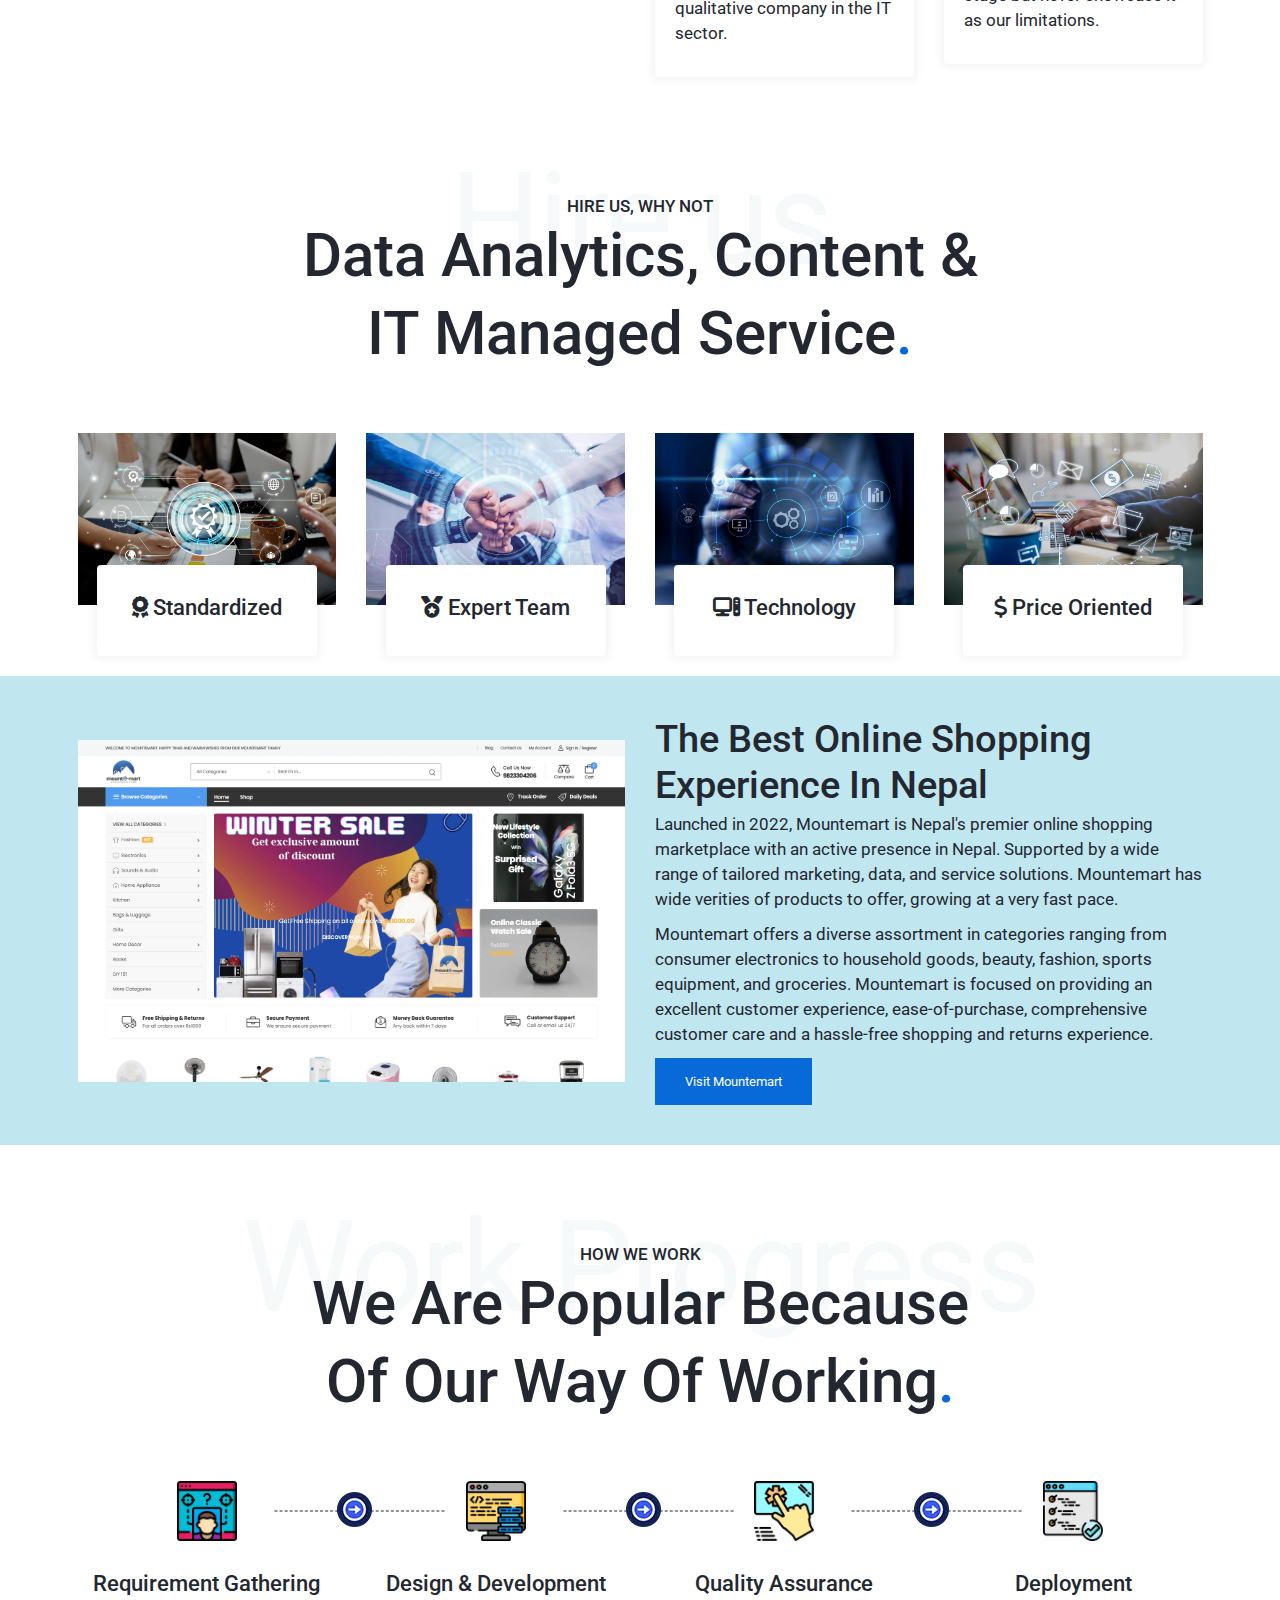
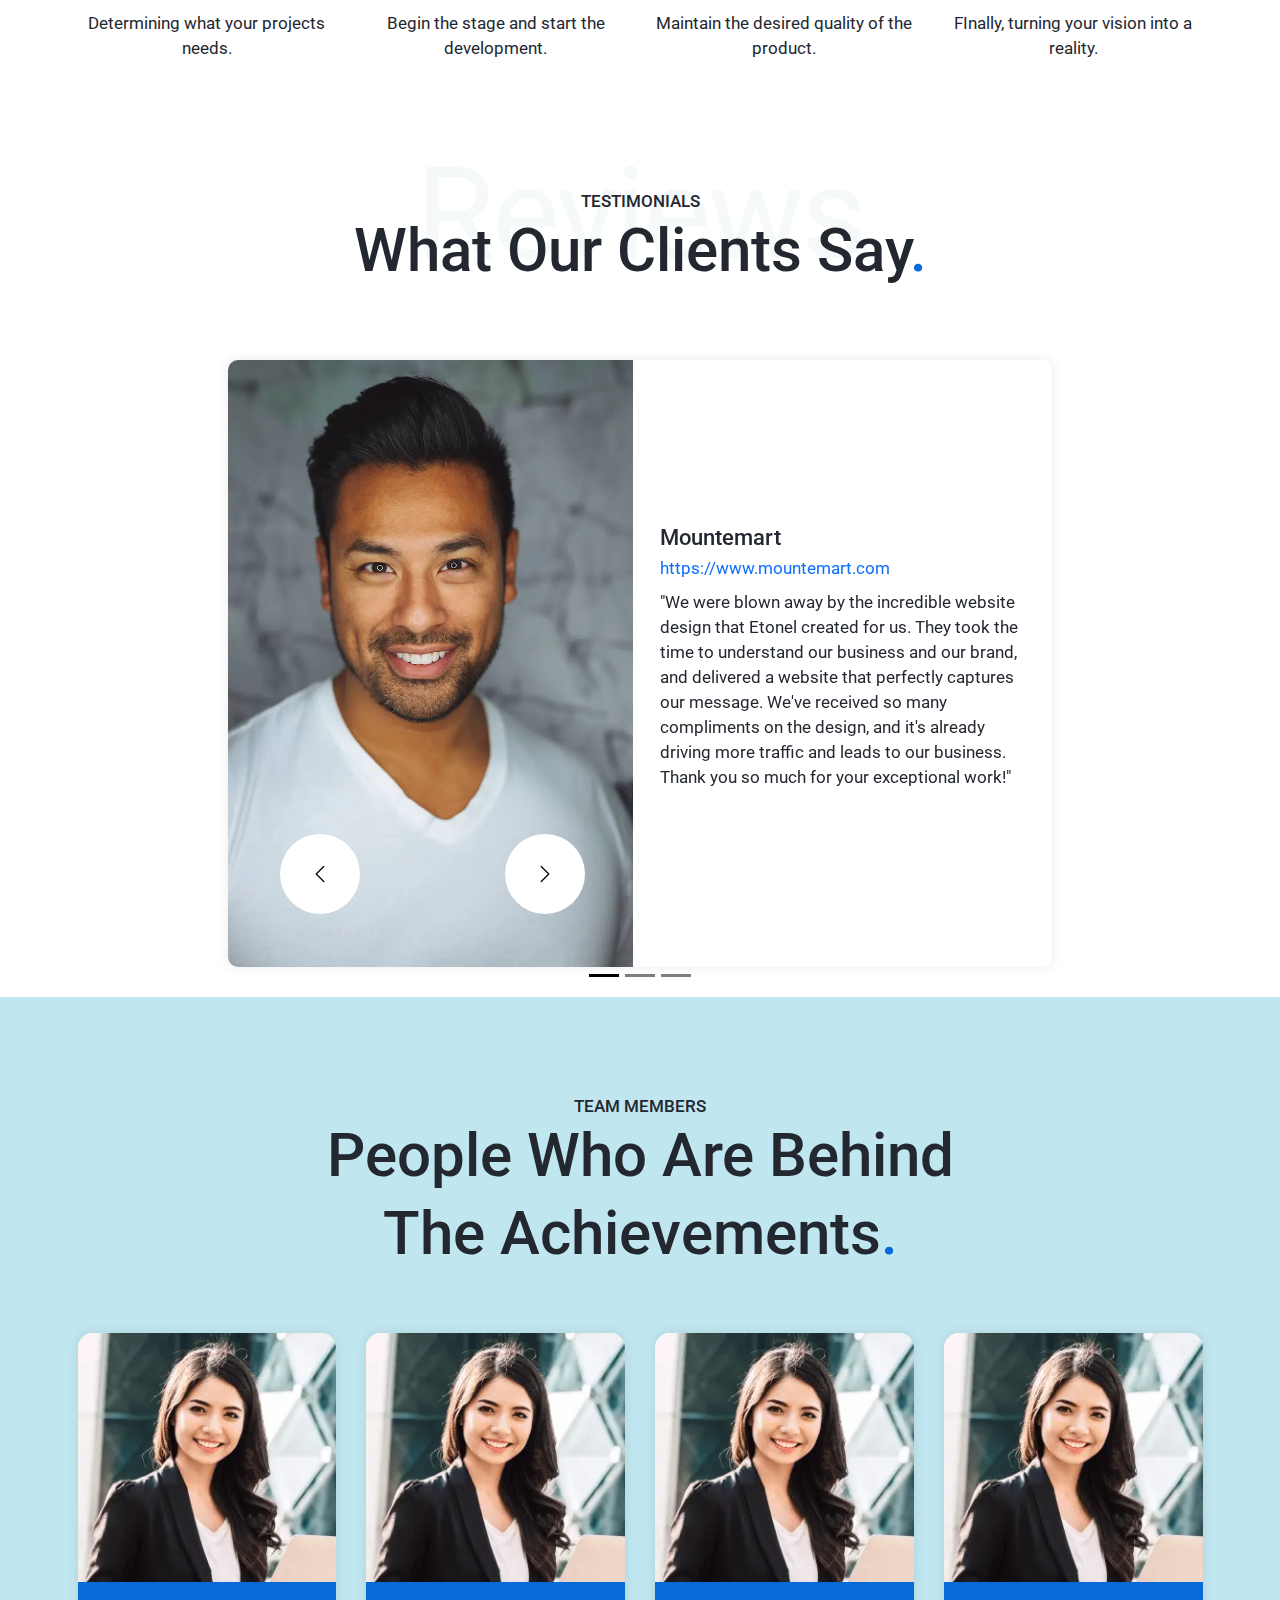
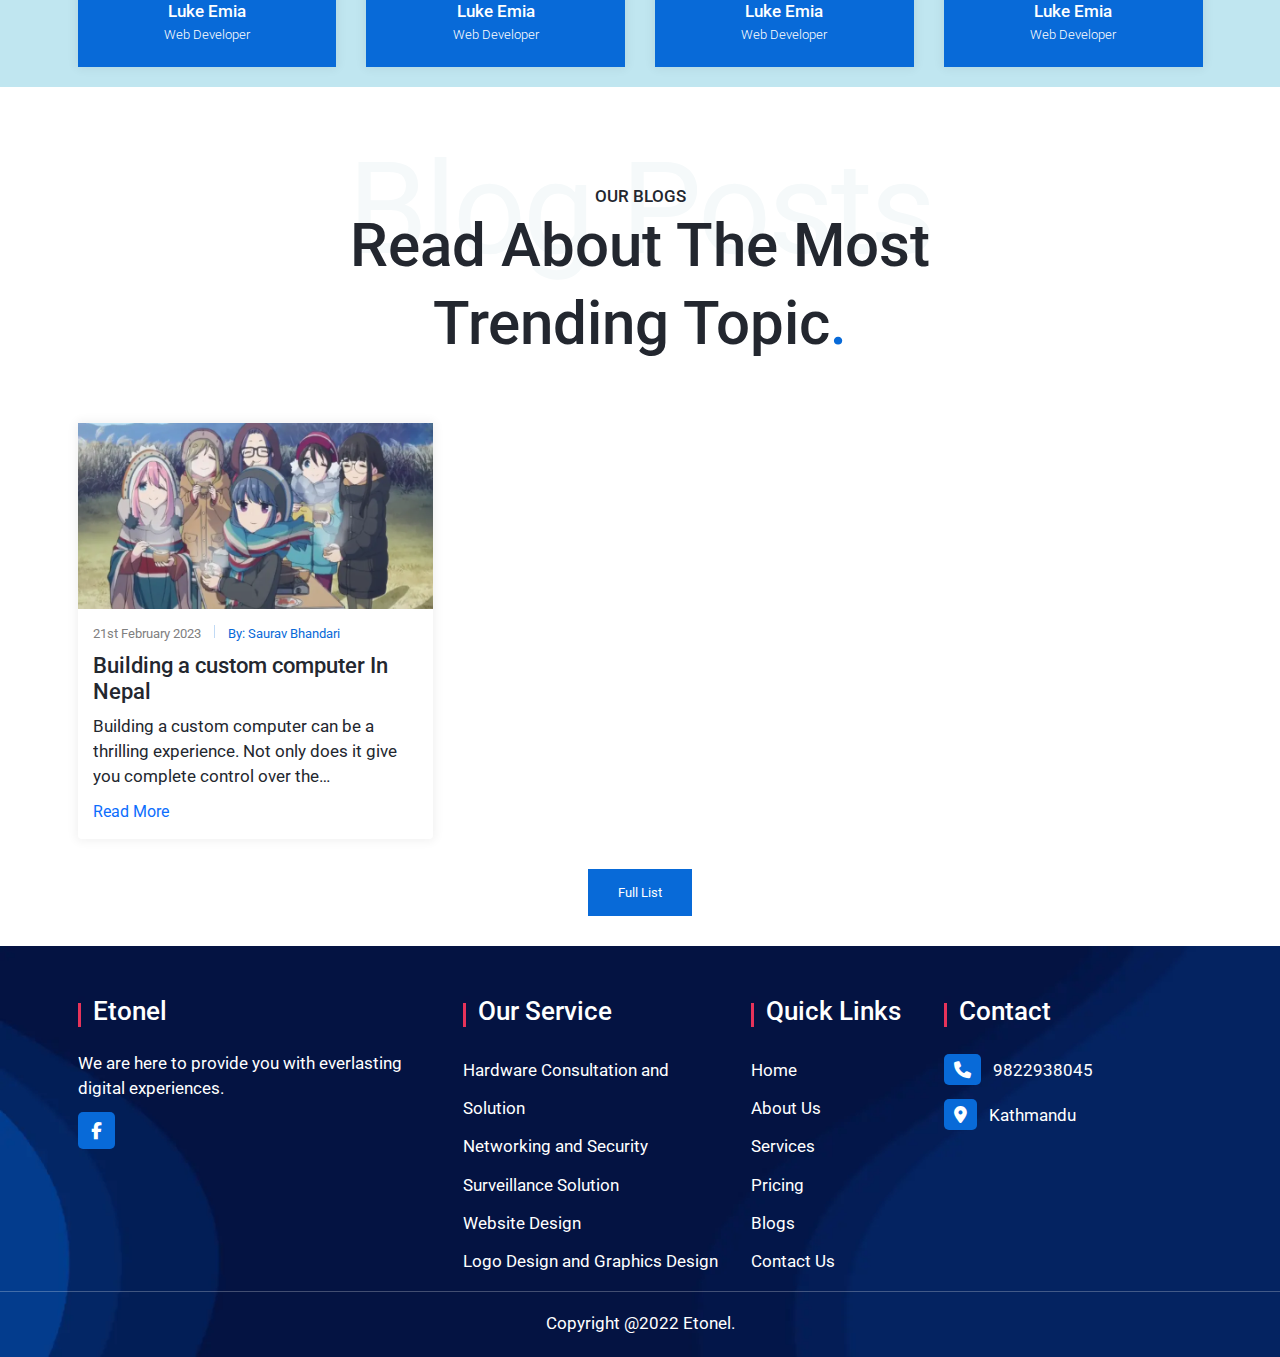
==== commit b01d48a5: "Blogs structure" ====
--- a/index.html
+++ b/index.html
@@ -698,7 +698,7 @@
             </div>
           </div>
           <p class="text-center mt-5">
-            <a href="blogs.html" class="btn-all">Full List</a>
+            <a href="../blogs/index.html" class="btn-all">Full List</a>
           </p>
         </div>
       </section>
--- a/styles/style.min.css
+++ b/styles/style.min.css
@@ -1 +1 @@
-@import"https://cdn.jsdelivr.net/npm/bootstrap@5.3.0-alpha1/dist/css/bootstrap.min.css";@import"https://fonts.googleapis.com/css2?family=Roboto:wght@100;300;400;500;700;900&display=swap";@import"https://cdnjs.cloudflare.com/ajax/libs/font-awesome/6.2.1/css/all.min.css";:root{font-size:62.5%;--h1-font-size: clamp(5.2rem, 4vw, 9.2rem);--h2-font-size: clamp(2.5rem, 3vw, 4.1rem);--h3-font-size: clamp(2rem, 1.7vw, 3rem);--p-h4-font-size: clamp(1.6rem, 1.3vw, 2.5rem);--h5-font-size: clamp(1.3rem, 1.1vw, 2rem);--h6-font-size: clamp(1.1rem, 1vw, 1.6rem);--social-icon-font-size: clamp(1.7rem, 1.1vw, 2.5rem);--footer-heading-font-size: clamp(2rem, 2vw, 3.35rem);--clr-light: #fff;--clr-dark: #23272f;--card-background: #fff;--card-box-shadow: 0 0 10px 3px #0000000d;--color-primary: #086ad8;--color-secondary: #c0e6f0;--color-accent: #051242;--color-heading-h2: #f5f9fa;--foreground: var(--clr-dark);--background: var(--clr-light)}.darkmode{--card-background: #000;--card-box-shadow: 0 0 5px 0px #000;--color-primary: #086ad8;--color-secondary: #001b7e;--color-accent: #051242;--color-heading-h2: #c0e6f021;--foreground: var(--clr-light);--background: var(--clr-dark)}*,*::before,*::after{box-sizing:border-box;margin:0;padding:0;font:inherit}html{scroll-behavior:smooth}body{background:var(--background);color:var(--foreground);font-family:"Roboto",sans-serif;font-size:1.6rem;overflow-x:hidden;line-height:1.5}section{padding:10rem 0 2rem}section:hover .section-heading h2,section:hover .section-heading h1{background-size:.2rem 100%,.2rem 100%}section .section-heading h2,section .section-heading h1{background:linear-gradient(var(--color-primary) 0 0) no-repeat,linear-gradient(var(--color-primary) 0 0) no-repeat;background-size:.2rem 0%,.2rem 0%;background-position:left bottom,top right;transition:background-size 1s}p{color:var(--foreground);font-size:var(--p-h4-font-size)}span{color:var(--color-primary)}a{text-decoration:none}h1{font-size:var(--h1-font-size);font-weight:700}h2{font-size:var(--h2-font-size)}h3{font-size:var(--h3-font-size)}h4{font-size:var(--p-h4-font-size)}h5{font-size:var(--h5-font-size)}h6{font-size:var(--h6-font-size)}img,picture,svg,video{max-width:100%;height:auto}.btn-all{display:inline-block;font-size:var(--h6-font-size);padding:0rem 2.9rem;background-color:var(--color-primary);border:1px solid var(--color-primary);color:var(--clr-light);line-height:4.5rem;transition:background-color .5s}.btn-all:hover{background-color:var(--color-accent);border:1px solid var(--color-accent)}.primary-color{background-color:var(--color-primary)}.secondary-color{background-color:var(--color-secondary)}.accent-color{background-color:var(--color-accent)}header{background-color:var(--background);padding:1rem 0}header .navbar .navbar-brand img{width:5vw}@media(max-width: 991px){header .navbar .navbar-brand img{width:7vw}}@media(max-width: 576px){header .navbar .navbar-brand img{width:15vw}}header .navbar .nav-link{margin-right:3rem;font-weight:500;color:var(--foreground);transition:color .8s}header .navbar .nav-link:hover{color:var(--color-primary)}header .dropdown:hover .dropdown-menu{display:block}header .dropdown-menu{background-color:rgba(255,255,255,.664)}header .dropdown-item{font-size:var(--h5-font-size)}header .btn-all{line-height:2.6}header .form-switch{position:fixed;font-size:var(--h2-font-size);bottom:0;left:5%}.section-heading{text-align:center;position:relative;margin-bottom:6rem}.section-heading h2,.section-heading h1{text-transform:uppercase;font-size:var(--p-h4-font-size);width:-moz-fit-content;width:fit-content;margin:0 auto;padding:0 .5rem}.section-heading p:first-of-type{position:absolute;left:50%;transform:translateX(-50%);font-size:clamp(7rem,10vw,16rem);color:var(--color-heading-h2);top:-43px;z-index:-1;letter-spacing:-3px;line-height:130px;width:100%}@media(width <= 576px){.section-heading p:first-of-type{line-height:1.2}}.section-heading p:nth-of-type(2){font-size:clamp(2.5rem,5vw,6rem);line-height:1.3;font-weight:500;width:60%;margin:auto}@media(width <= 576px){.section-heading p:nth-of-type(2){width:100%}}.card{background:var(--card-background);color:var(--foreground);box-shadow:var(--card-box-shadow);border:none}footer{padding:5rem 0rem 1rem;background:url("../img/footer-bg1.webp");background-repeat:no-repeat;background-size:cover;color:#fff}footer p{color:#fff}@media(width <= 576px){footer h2,footer h3{margin-bottom:1rem}}footer h2{margin-bottom:2rem}footer .socials a{color:#fff}footer .socials a i{border-radius:.5rem;background-color:var(--color-primary);font-size:var(--social-icon-font-size);display:inline-block;padding:1rem 1.3rem;margin-right:1.3rem}footer h3{position:relative;z-index:1;font-size:var(--footer-heading-font-size);margin-bottom:2.5rem;padding-left:1.5rem}footer h3::before{position:absolute;content:"";width:.3rem;height:100%;background:#e6335a;left:0;z-index:-1}footer h3::after{position:absolute;content:"";background:var(--color-accent);width:.7rem;height:.7rem;left:0;top:0;right:0;overflow:hidden;animation:footer-line 5s forwards 0s ease-in alternate infinite running}@keyframes footer-line{0%{transform:translateY(5%)}100%{transform:translateY(300%)}}footer ul{list-style:none;margin:0;padding:0}footer ul li{line-height:2.3}footer ul li a{color:var(--clr-light)}footer ul li a i{border-radius:.5rem;background-color:var(--color-primary);font-size:var(--social-icon-font-size);display:inline-block;padding:.7rem 1rem;margin:0rem 1.5rem 1.5rem 0rem}footer hr{color:var(--clr-light)}/*# sourceMappingURL=style.min.css.map */+@import"https://cdn.jsdelivr.net/npm/bootstrap@5.3.0-alpha1/dist/css/bootstrap.min.css";@import"https://fonts.googleapis.com/css2?family=Roboto:wght@100;300;400;500;700;900&display=swap";@import"https://cdnjs.cloudflare.com/ajax/libs/font-awesome/6.2.1/css/all.min.css";:root{font-size:62.5%;--h1-fontsize: clamp(5.2rem, 4vw, 9.2rem);--h2-fontsize: clamp(2.5rem, 3vw, 4.1rem);--h3-fontsize: clamp(2rem, 1.7vw, 3rem);--p-h4-fontsize: clamp(1.6rem, 1.3vw, 2.5rem);--h5-fontsize: clamp(1.3rem, 1.1vw, 2rem);--h6-fontsize: clamp(1.1rem, 1vw, 1.6rem);--social-icon-fontsize: clamp(1.7rem, 1.1vw, 2.5rem);--footer-heading-fontsize: clamp(2rem, 2vw, 3.35rem);--clr-light: #fff;--clr-dark: #23272f;--card-background: #fff;--card-box-shadow: 0 0 10px 3px #0000000d;--color-primary: #086ad8;--color-secondary: #c0e6f0;--color-accent: #051242;--color-heading-h2: #f5f9fa;--foreground: var(--clr-dark);--background: var(--clr-light)}.darkmode{--card-background: #000;--card-box-shadow: 0 0 5px 0px #000;--color-primary: #086ad8;--color-secondary: #001b7e;--color-accent: #051242;--color-heading-h2: #c0e6f021;--foreground: var(--clr-light);--background: var(--clr-dark)}*,*::before,*::after{box-sizing:border-box;margin:0;padding:0;font:inherit}html{scroll-behavior:smooth}body{background:var(--background);color:var(--foreground);font-family:"Roboto",sans-serif;font-size:1.6rem;overflow-x:hidden;line-height:1.5}section{padding:10rem 0 2rem}section:hover .section-heading h2,section:hover .section-heading h1{background-size:.2rem 100%,.2rem 100%}section .section-heading h2,section .section-heading h1{background:linear-gradient(var(--color-primary) 0 0) no-repeat,linear-gradient(var(--color-primary) 0 0) no-repeat;background-size:.2rem 0%,.2rem 0%;background-position:left bottom,top right;transition:background-size 1s}p,li{color:var(--foreground);font-size:var(--p-h4-fontsize)}span{color:var(--color-primary)}a{text-decoration:none}h1{font-size:var(--h1-fontsize);font-weight:700}h2{font-size:var(--h2-fontsize)}h3{font-size:var(--h3-fontsize)}h4{font-size:var(--p-h4-fontsize)}h5{font-size:var(--h5-fontsize)}h6{font-size:var(--h6-fontsize)}img,picture,svg,video{max-width:100%;height:auto}.btn-all{display:inline-block;font-size:var(--h6-fontsize);padding:0rem 2.9rem;background-color:var(--color-primary);border:1px solid var(--color-primary);color:var(--clr-light);line-height:4.5rem;transition:background-color .5s}.btn-all:hover{background-color:var(--color-accent);border:1px solid var(--color-accent)}.primary-color{background-color:var(--color-primary)}.secondary-color{background-color:var(--color-secondary)}.accent-color{background-color:var(--color-accent)}header{background-color:var(--background);padding:1rem 0}header .navbar .navbar-brand img{width:5vw}@media(max-width: 991px){header .navbar .navbar-brand img{width:7vw}}@media(max-width: 576px){header .navbar .navbar-brand img{width:15vw}}header .navbar .nav-link{margin-right:3rem;font-weight:500;color:var(--foreground);transition:color .8s}header .navbar .nav-link:hover{color:var(--color-primary)}header .dropdown:hover .dropdown-menu{display:block}header .dropdown-menu{background-color:rgba(255,255,255,.664)}header .dropdown-item{font-size:var(--h5-fontsize)}header .btn-all{line-height:2.6}header .form-switch{position:fixed;font-size:var(--h2-fontsize);bottom:0;left:5%}.section-heading{text-align:center;position:relative;margin-bottom:6rem}.section-heading h2,.section-heading h1{text-transform:uppercase;font-size:var(--p-h4-fontsize);width:-moz-fit-content;width:fit-content;margin:0 auto;padding:0 .5rem}.section-heading p:first-of-type{position:absolute;left:50%;transform:translateX(-50%);font-size:clamp(7rem,10vw,16rem);color:var(--color-heading-h2);top:-43px;z-index:-1;letter-spacing:-3px;line-height:130px;width:100%}@media(width <= 576px){.section-heading p:first-of-type{line-height:1.2}}.section-heading p:nth-of-type(2){font-size:clamp(2.5rem,5vw,6rem);line-height:1.3;font-weight:500;width:60%;margin:auto}@media(width <= 576px){.section-heading p:nth-of-type(2){width:100%}}.card{background:var(--card-background);color:var(--foreground);box-shadow:var(--card-box-shadow);border:none}footer{padding:5rem 0rem 1rem;background:url("../img/footer-bg1.webp");background-repeat:no-repeat;background-size:cover;color:#fff}footer p{color:#fff}footer a{text-decoration:none;background-image:linear-gradient(90deg, #fff 0, #fff 95%);background-size:0 2px;background-repeat:no-repeat;background-position:left bottom;transition:background-size .5s ease}footer a:hover{background-size:100% 2px}@media(width <= 576px){footer h2,footer h3{margin-bottom:1rem}}footer h2{margin-bottom:2rem}footer .socials a{color:#fff}footer .socials a:hover{background-size:0}footer .socials a i{border-radius:.5rem;background-color:var(--color-primary);font-size:var(--social-icon-fontsize);display:inline-block;padding:1rem 1.3rem;margin-right:1.3rem}footer h3{position:relative;z-index:1;font-size:var(--footer-heading-fontsize);margin-bottom:2.5rem;padding-left:1.5rem}footer h3::before{position:absolute;content:"";width:.3rem;height:100%;background:#e6335a;left:0;z-index:-1}footer h3::after{position:absolute;content:"";background:var(--color-accent);width:.7rem;height:.7rem;left:0;top:0;right:0;overflow:hidden;animation:footer-line 5s forwards 0s ease-in alternate infinite running}@keyframes footer-line{0%{transform:translateY(5%)}100%{transform:translateY(300%)}}footer ul{list-style:none;margin:0;padding:0}footer ul li{line-height:2.3}footer ul li a{color:var(--clr-light)}footer ul li a:has(i):hover{background-size:0}footer ul li a i{border-radius:.5rem;background-color:var(--color-primary);font-size:var(--social-icon-fontsize);display:inline-block;padding:.7rem 1rem;margin:0rem 1.25rem 1.25rem 0rem}footer hr{color:var(--clr-light)}/*# sourceMappingURL=style.min.css.map */--- a/styles/index.min.css
+++ b/styles/index.min.css
@@ -1 +1 @@
-.index .hero{padding:0;background:var(--background)}.index .hero .container .row{justify-content:space-around;align-items:center}@media(width >= 991px){.index .hero .container .row{padding:0px 4rem}}.index .hero .container .row p:first-of-type{font-weight:500}.index .hero .container .row p:nth-of-type(2){margin-bottom:3rem}.index .hero .container .row img{animation:rotating-image 100s linear infinite both}@keyframes rotating-image{0%{rotate:0deg}100%{rotate:360deg}}.index .service .card{padding:2.5rem;text-align:center;line-height:3rem;height:100%}.index .service .card p{margin:2rem}.index .service .card ul{list-style:none;text-align:left}.index .service .card ul li{margin-bottom:2rem;transition:background-color .5s}.index .service .card ul li:before{content:"";font-family:FontAwesome;display:inline-block;border:2px solid #e6eff1;text-align:center;color:var(--color-primary);padding:.5rem 1rem;margin-right:2rem}@media(width <= 576px){.index .service .card{padding:0rem}.index .service .card ul{padding-left:0rem}.index .service .card ul li{padding-left:0;margin-left:0}}.index .about-us .row{align-items:center}.index .about-us .row .section-heading{text-align:start;margin-bottom:1rem}.index .about-us .row .section-heading p:nth-of-type(2){width:100%}.index .about-us .row .col:nth-of-type(2)>p{border-left:2px solid var(--color-primary);padding-left:2rem}.index .about-us .row .col:nth-of-type(2) .row{margin-top:1rem}.index .about-us .row .col:nth-of-type(2) .row .card .card-body{padding:2rem;background-image:linear-gradient(90deg, var(--color-primary) 0, var(--color-primary) 95%);background-size:0 4px;background-repeat:no-repeat;background-position:left bottom;transition:background-size 1s ease}.index .about-us .row .col:nth-of-type(2) .row .card .card-body:hover{background-size:100% 4px}.index .about-us .row .col:nth-of-type(2) .row .card i{font-size:var(--h1-font-size)}.index .about-us .row .col:nth-of-type(2) .row .card h3{margin:1.5rem 0}.index .hire-us .box-info{position:relative}.index .hire-us .box-info:hover .card::before{bottom:0;height:100%}.index .hire-us .box-info:hover .card h3{color:var(--clr-light)}.index .hire-us .box-info .card{position:relative;max-width:85%;margin:auto;padding:3rem;text-align:center;margin-top:-4rem;border-radius:4px;z-index:1}.index .hire-us .box-info .card::before{position:absolute;content:"";bottom:100%;left:0;right:0;background-color:var(--color-primary);overflow:hidden;width:100%;height:0;transition:.5s ease;z-index:-1}.index .hire-us .box-info .card h3{transition:color .5s ease-in-out}.index .hire-us .box-info .card .ok{position:absolute;width:3.5rem;height:3.5rem;background:var(--color-accent);color:var(--clr-light);border-radius:50%;line-height:3.5rem;text-align:center;left:50%;top:110%;transform:translate(-50%, -50%);opacity:0;transition:.3s}.index .hire-us .box-info:hover .ok{opacity:1;top:95%}.index .video{background-color:var(--color-secondary);padding:4rem 0}.index .work-progress .box-progress{text-align:center;position:relative}.index .work-progress .box-progress .icon{display:inline-block;width:60px;height:60px;line-height:56px;margin-bottom:30px;border-radius:3px;position:relative}.index .work-progress .box-progress .icon span{position:absolute;z-index:1}@media(width <= 991px){.index .work-progress .box-progress .icon span{display:none}}.index .work-progress .box-progress .icon span::before{content:"";position:absolute;content:"";height:170px;border-right:1px dashed var(--foreground);transform:rotate(90deg);top:-55px;left:122px;z-index:-1}.index .work-progress .box-progress .icon span img{max-width:100px;margin-left:100px;animation:leftani 5s linear infinite alternate none running}@keyframes leftani{0%{transform:translateX(0)}100%{transform:translateX(100%)}}.index .work-progress .box-progress .content h3{margin-bottom:1.5rem}.index .testimonials .carousel .carousel-indicators{bottom:-2rem}@media(min-width: 991px){.index .testimonials .carousel .carousel-inner{width:75%}.index .testimonials .carousel .carousel-control-prev,.index .testimonials .carousel .carousel-control-next{width:-moz-fit-content;width:fit-content;padding:3rem;opacity:1;top:auto;bottom:10%;border-radius:50%;background-color:#fff}.index .testimonials .carousel .carousel-control-prev{left:18%}.index .testimonials .carousel .carousel-control-next{left:38%}}.index .testimonials .carousel .carousel-inner{padding:1rem;margin:auto}.index .testimonials .carousel .carousel-inner .carousel-item{box-shadow:var(--card-box-shadow);border-radius:1rem}.index .testimonials .carousel .carousel-inner .carousel-item .row{align-items:center}.index .testimonials .carousel .carousel-inner .carousel-item .row .col:has(img) img{width:100%;border-top-left-radius:1rem;border-bottom-left-radius:1rem}.index .testimonials .carousel .carousel-inner .carousel-item .row .col:last-of-type{padding:1rem 2rem}@media(max-width: 576px){.index .testimonials .carousel .carousel-inner .carousel-item .row .col:has(img){order:1}.index .testimonials .carousel .carousel-inner .carousel-item .row .col:has(img) img{width:40%;border-radius:0;margin:auto}.index .testimonials .carousel .carousel-inner .carousel-item .row .col:last-of-type{order:0}.index .testimonials .carousel .carousel-control-prev,.index .testimonials .carousel .carousel-control-next{display:none}}.index .portfolio .button-group{text-align:center;margin-bottom:2rem}.index .portfolio .button-group .button{border:none;font-size:var(--h3-font-size);background-color:var(--background);color:var(--foreground);margin-right:2rem}.index .portfolio .button-group .button:last-of-type{margin-right:0rem}.index .portfolio .button-group .is-checked{font-weight:500;border-bottom:.4rem solid var(--color-primary);color:var(--color-primary)}.index .portfolio .row .col{margin-bottom:1.5rem}.index .portfolio .row .col .card{position:relative;height:100%}.index .portfolio .row .col .card h3+p{display:-webkit-box;-webkit-line-clamp:3;-webkit-box-orient:vertical;overflow:hidden}.index .team-members{background-color:var(--color-secondary)}.index .team-members .card{border-top-left-radius:1.5rem;border-top-right-radius:1.5rem}.index .team-members .card:hover .card-image .social{visibility:visible;opacity:.95;bottom:0}.index .team-members .card .card-image{position:relative}.index .team-members .card .card-image img{border-top-left-radius:1.5rem;border-top-right-radius:1.5rem;width:100%;z-index:0}.index .team-members .card .card-image .social{position:absolute;text-align:center;list-style:none;margin:0;padding:1rem 0;z-index:3;bottom:-10rem;transition:.5s;width:100%;left:0;background-color:var(--color-accent);visibility:hidden;opacity:0}.index .team-members .card .card-image .social li{display:inline-block;margin:0 .5rem;background-color:var(--clr-light);padding:1rem;border-radius:50%;width:4rem;height:4rem}.index .team-members .card .card-image .social li i{font-size:var(--social-icon-font-size);color:var(--color-primary)}.index .team-members .card:hover .card-body::before{bottom:0%;height:100%}.index .team-members .card .card-body{position:relative;background:var(--color-primary);text-align:center;padding:2rem;z-index:0}.index .team-members .card .card-body::before{position:absolute;content:"";bottom:0;left:0;right:0;background-color:var(--color-accent);overflow:hidden;width:100%;height:0;transition:.5s ease;z-index:-1}.index .team-members .card .card-body h3{font-size:var(--p-h4-font-size);color:var(--clr-light);transition:.5s ease}.index .team-members .card .card-body h4{font-size:var(--h6-font-size);transition:.5s ease;color:#fff;font-weight:300}.index .blogs .card .card-body{background:linear-gradient(var(--color-primary) 0 0) no-repeat,linear-gradient(var(--color-primary) 0 0) no-repeat;background-size:4px 0%,4px 0%;background-position:left bottom,top right;transition:background-size 1s;padding:1.5rem}.index .blogs .card .card-body:hover{background-size:4px 100%,4px 100%}.index .blogs .card .card-body p:first-of-type{color:gray;font-size:var(--h6-font-size)}.index .blogs .card .card-body p:first-of-type .vr{margin:0 1rem}.index .blogs .card .card-body h3{margin-bottom:1rem}.index .blogs .card .card-body p:nth-of-type(2){display:-webkit-box;-webkit-line-clamp:3;-webkit-box-orient:vertical;overflow:hidden}/*# sourceMappingURL=index.min.css.map */+.index .hero{padding:0;background:var(--background)}.index .hero .container .row{justify-content:space-around;align-items:center}@media(width >= 991px){.index .hero .container .row{padding:0px 4rem}}.index .hero .container .row p:first-of-type{font-weight:500}.index .hero .container .row p:nth-of-type(2){margin-bottom:3rem}.index .hero .container .row img{animation:rotating-image 100s linear infinite both}@keyframes rotating-image{0%{rotate:0deg}100%{rotate:360deg}}.index .service .card{padding:2.5rem;text-align:center;line-height:3rem;height:100%}.index .service .card p{margin:2rem}.index .service .card ul{list-style:none;text-align:left}.index .service .card ul li{margin-bottom:2rem;transition:background-color .5s}.index .service .card ul li:before{content:"";font-family:FontAwesome;display:inline-block;border:2px solid #e6eff1;text-align:center;color:var(--color-primary);padding:.5rem 1rem;margin-right:2rem}@media(width <= 576px){.index .service .card{padding:0rem}.index .service .card ul{padding-left:0rem}.index .service .card ul li{padding-left:0;margin-left:0}}.index .about-us .row{align-items:center}.index .about-us .row .section-heading{text-align:start;margin-bottom:1rem}.index .about-us .row .section-heading p:nth-of-type(2){width:100%}.index .about-us .row .col:nth-of-type(2)>p{border-left:2px solid var(--color-primary);padding-left:2rem}.index .about-us .row .col:nth-of-type(2) .row{margin-top:1rem}.index .about-us .row .col:nth-of-type(2) .row .card .card-body{padding:2rem;background-image:linear-gradient(90deg, var(--color-primary) 0, var(--color-primary) 95%);background-size:0 4px;background-repeat:no-repeat;background-position:left bottom;transition:background-size 1s ease}.index .about-us .row .col:nth-of-type(2) .row .card .card-body:hover{background-size:100% 4px}.index .about-us .row .col:nth-of-type(2) .row .card i{font-size:var(--h1-fontsize)}.index .about-us .row .col:nth-of-type(2) .row .card h3{margin:1.5rem 0}.index .hire-us .box-info{position:relative}.index .hire-us .box-info:hover .card::before{bottom:0;height:100%}.index .hire-us .box-info:hover .card h3{color:var(--clr-light)}.index .hire-us .box-info .card{position:relative;max-width:85%;margin:auto;padding:3rem;text-align:center;margin-top:-4rem;border-radius:4px;z-index:1}.index .hire-us .box-info .card::before{position:absolute;content:"";bottom:100%;left:0;right:0;background-color:var(--color-primary);overflow:hidden;width:100%;height:0;transition:.5s ease;z-index:-1}.index .hire-us .box-info .card h3{transition:color .5s ease-in-out}.index .hire-us .box-info .card .ok{position:absolute;width:3.5rem;height:3.5rem;background:var(--color-accent);color:var(--clr-light);border-radius:50%;line-height:3.5rem;text-align:center;left:50%;top:110%;transform:translate(-50%, -50%);opacity:0;transition:.3s}.index .hire-us .box-info:hover .ok{opacity:1;top:95%}.index .video{background-color:var(--color-secondary);padding:4rem 0}.index .work-progress .box-progress{text-align:center;position:relative}.index .work-progress .box-progress .icon{display:inline-block;width:60px;height:60px;line-height:56px;margin-bottom:30px;border-radius:3px;position:relative}.index .work-progress .box-progress .icon span{position:absolute;z-index:1}@media(width <= 991px){.index .work-progress .box-progress .icon span{display:none}}.index .work-progress .box-progress .icon span::before{content:"";position:absolute;content:"";height:170px;border-right:1px dashed var(--foreground);transform:rotate(90deg);top:-55px;left:122px;z-index:-1}.index .work-progress .box-progress .icon span img{max-width:100px;margin-left:100px;animation:leftani 5s linear infinite alternate none running}@keyframes leftani{0%{transform:translateX(0)}100%{transform:translateX(100%)}}.index .work-progress .box-progress .content h3{margin-bottom:1.5rem}.index .testimonials .carousel .carousel-indicators{bottom:-2rem}@media(min-width: 991px){.index .testimonials .carousel .carousel-inner{width:75%}.index .testimonials .carousel .carousel-control-prev,.index .testimonials .carousel .carousel-control-next{width:-moz-fit-content;width:fit-content;padding:3rem;opacity:1;top:auto;bottom:10%;border-radius:50%;background-color:#fff}.index .testimonials .carousel .carousel-control-prev{left:18%}.index .testimonials .carousel .carousel-control-next{left:38%}}.index .testimonials .carousel .carousel-inner{padding:1rem;margin:auto}.index .testimonials .carousel .carousel-inner .carousel-item{box-shadow:var(--card-box-shadow);border-radius:1rem}.index .testimonials .carousel .carousel-inner .carousel-item .row{align-items:center}.index .testimonials .carousel .carousel-inner .carousel-item .row .col:has(img) img{width:100%;border-top-left-radius:1rem;border-bottom-left-radius:1rem}.index .testimonials .carousel .carousel-inner .carousel-item .row .col:last-of-type{padding:1rem 2rem}@media(max-width: 576px){.index .testimonials .carousel .carousel-inner .carousel-item .row .col:has(img){order:1}.index .testimonials .carousel .carousel-inner .carousel-item .row .col:has(img) img{width:40%;border-radius:0;margin:auto}.index .testimonials .carousel .carousel-inner .carousel-item .row .col:last-of-type{order:0}.index .testimonials .carousel .carousel-control-prev,.index .testimonials .carousel .carousel-control-next{display:none}}.index .portfolio .button-group{text-align:center;margin-bottom:2rem}.index .portfolio .button-group .button{border:none;font-size:var(--h3-fontsize);background-color:var(--background);color:var(--foreground);margin-right:2rem}.index .portfolio .button-group .button:last-of-type{margin-right:0rem}.index .portfolio .button-group .is-checked{font-weight:500;border-bottom:.4rem solid var(--color-primary);color:var(--color-primary)}.index .portfolio .row .col{margin-bottom:1.5rem}.index .portfolio .row .col .card{position:relative;height:100%}.index .portfolio .row .col .card h3+p{display:-webkit-box;-webkit-line-clamp:3;-webkit-box-orient:vertical;overflow:hidden}.index .team-members{background-color:var(--color-secondary)}.index .team-members .card{border-top-left-radius:1.5rem;border-top-right-radius:1.5rem}.index .team-members .card:hover .card-image .social{visibility:visible;opacity:.95;bottom:0}.index .team-members .card .card-image{position:relative}.index .team-members .card .card-image img{border-top-left-radius:1.5rem;border-top-right-radius:1.5rem;width:100%;z-index:0}.index .team-members .card .card-image .social{position:absolute;text-align:center;list-style:none;margin:0;padding:1rem 0;z-index:3;bottom:-10rem;transition:.5s;width:100%;left:0;background-color:var(--color-accent);visibility:hidden;opacity:0}.index .team-members .card .card-image .social li{display:inline-block;margin:0 .5rem;background-color:var(--clr-light);padding:1rem;border-radius:50%;width:4rem;height:4rem}.index .team-members .card .card-image .social li i{font-size:var(--social-icon-fontsize);color:var(--color-primary)}.index .team-members .card:hover .card-body::before{bottom:0%;height:100%}.index .team-members .card .card-body{position:relative;background:var(--color-primary);text-align:center;padding:2rem;z-index:0}.index .team-members .card .card-body::before{position:absolute;content:"";bottom:0;left:0;right:0;background-color:var(--color-accent);overflow:hidden;width:100%;height:0;transition:.5s ease;z-index:-1}.index .team-members .card .card-body h3{font-size:var(--p-h4-fontsize);color:var(--clr-light);transition:.5s ease}.index .team-members .card .card-body h4{font-size:var(--h6-fontsize);transition:.5s ease;color:#fff;font-weight:300}.index .blogs .card .card-body{background:linear-gradient(var(--color-primary) 0 0) no-repeat,linear-gradient(var(--color-primary) 0 0) no-repeat;background-size:4px 0%,4px 0%;background-position:left bottom,top right;transition:background-size 1s;padding:1.5rem}.index .blogs .card .card-body:hover{background-size:4px 100%,4px 100%}.index .blogs .card .card-body p:first-of-type{color:gray;font-size:var(--h6-fontsize)}.index .blogs .card .card-body p:first-of-type .vr{margin:0 1rem}.index .blogs .card .card-body h3{margin-bottom:1rem}.index .blogs .card .card-body p:nth-of-type(2){display:-webkit-box;-webkit-line-clamp:3;-webkit-box-orient:vertical;overflow:hidden}/*# sourceMappingURL=index.min.css.map */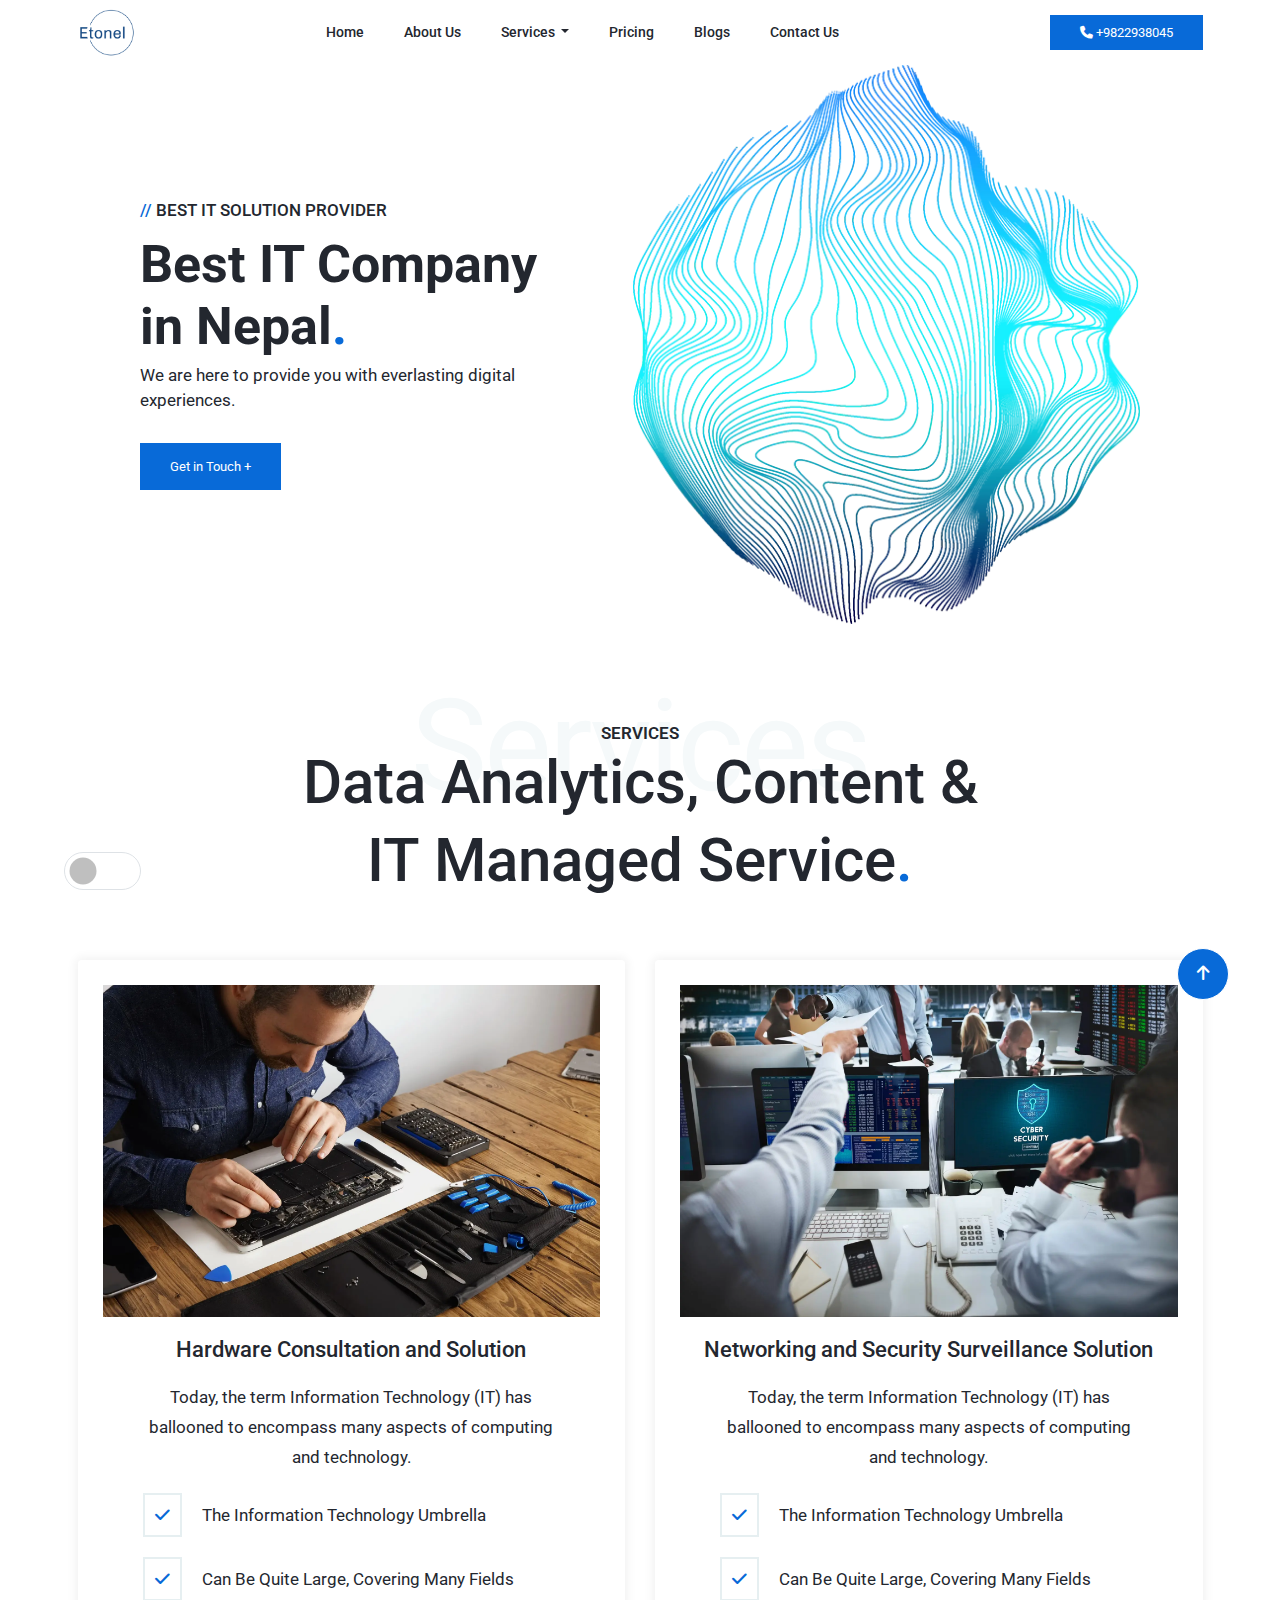
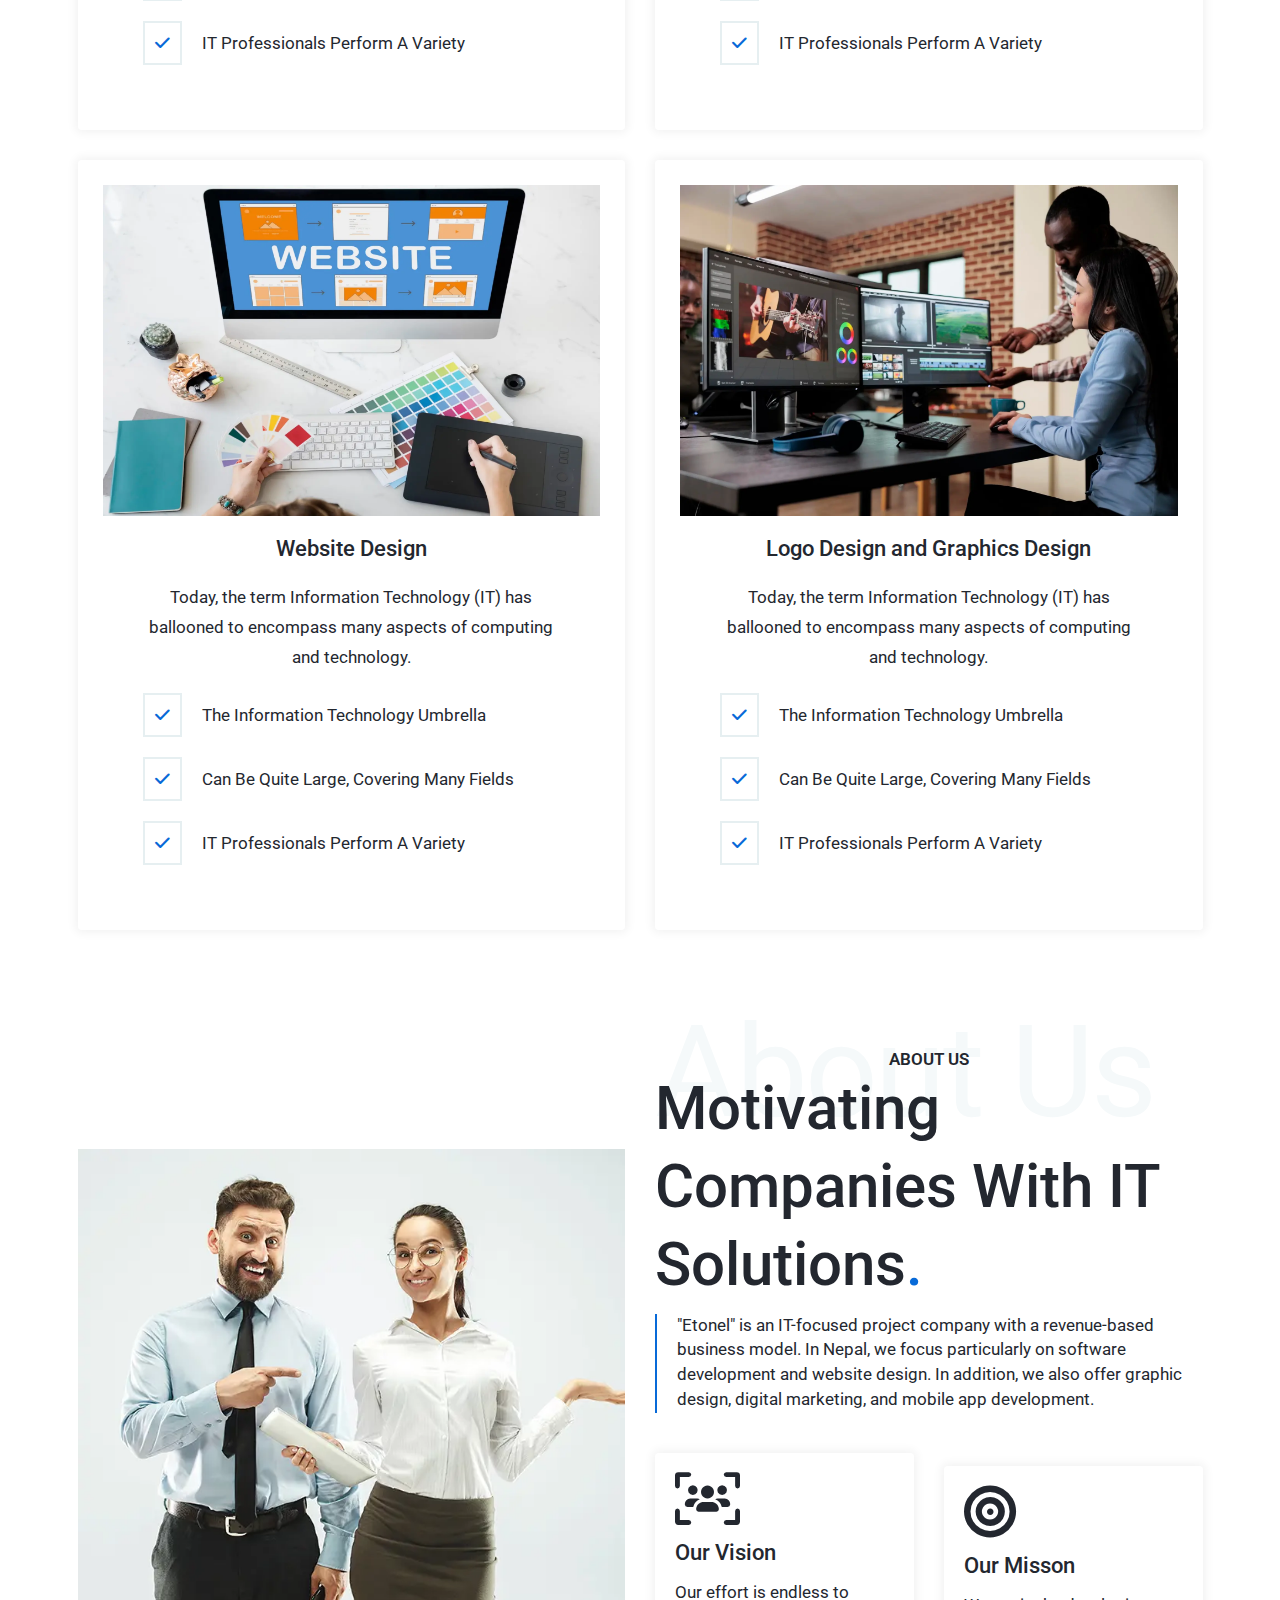
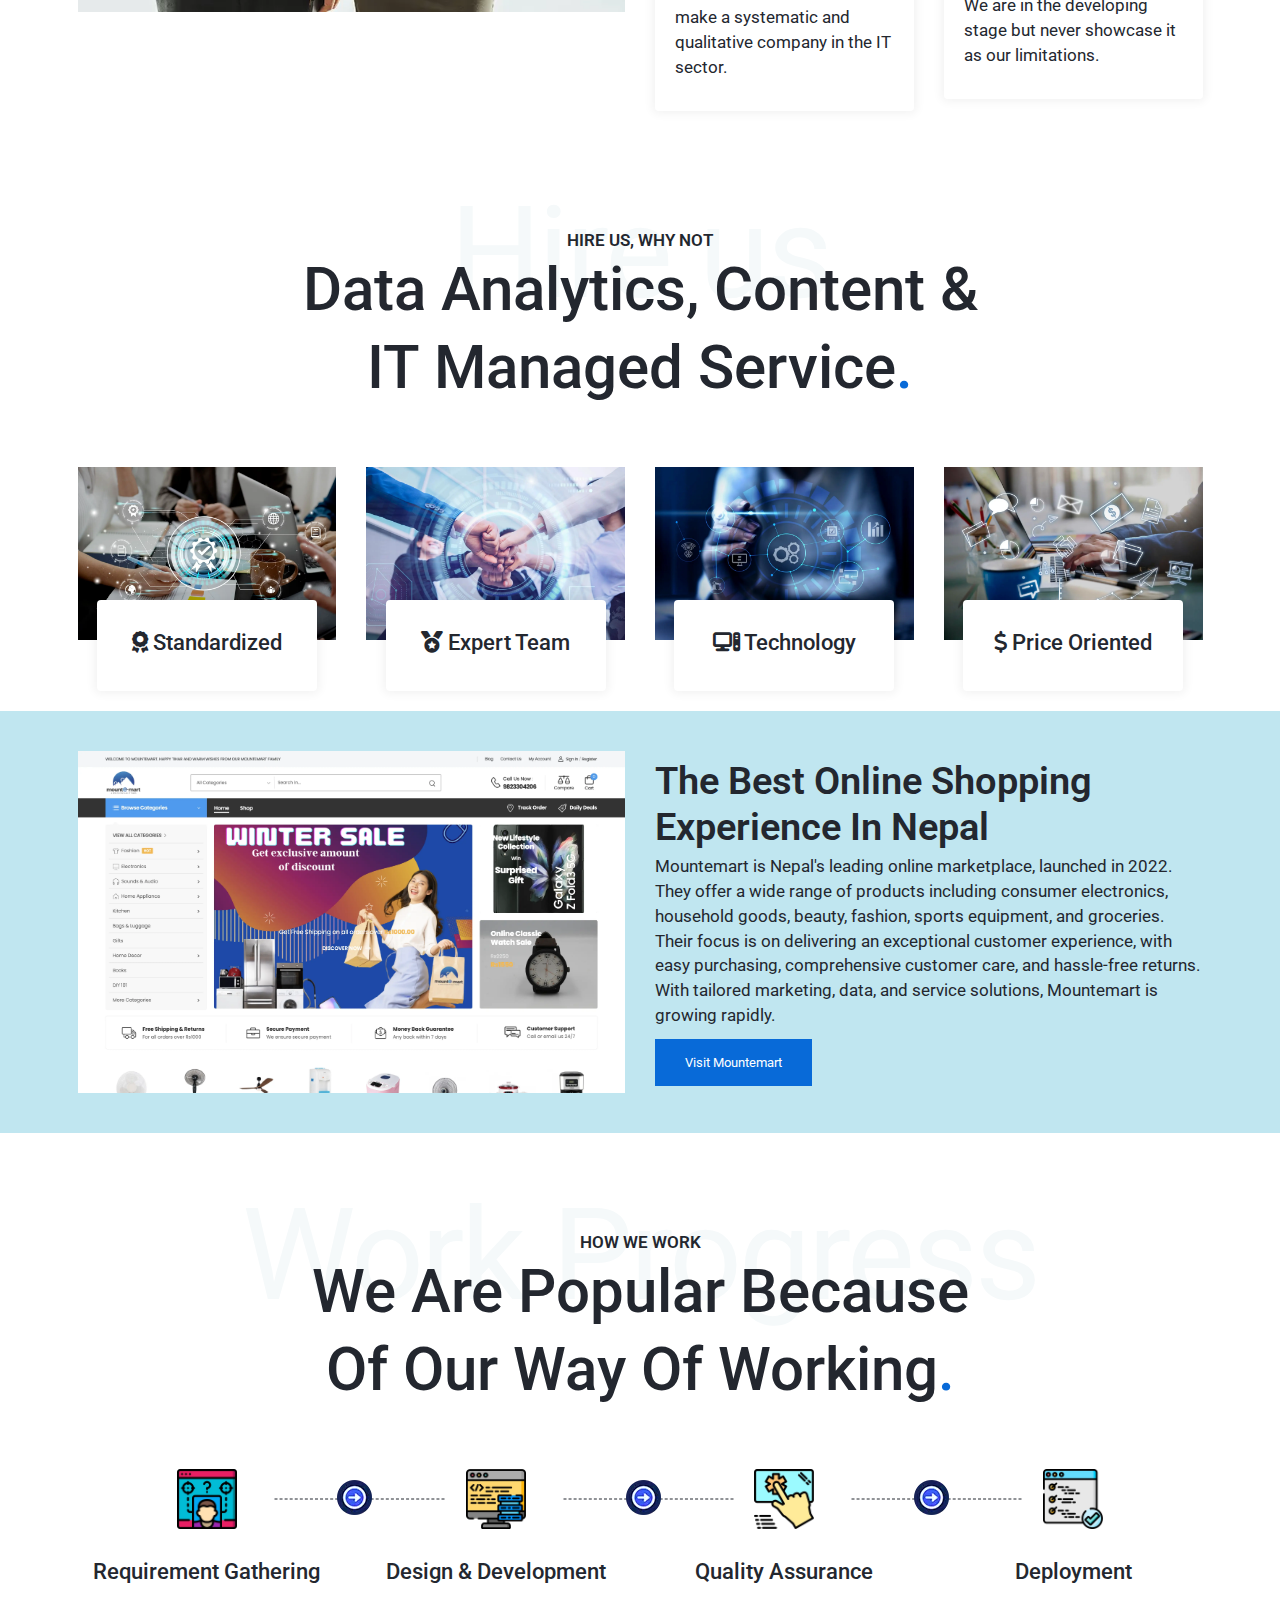
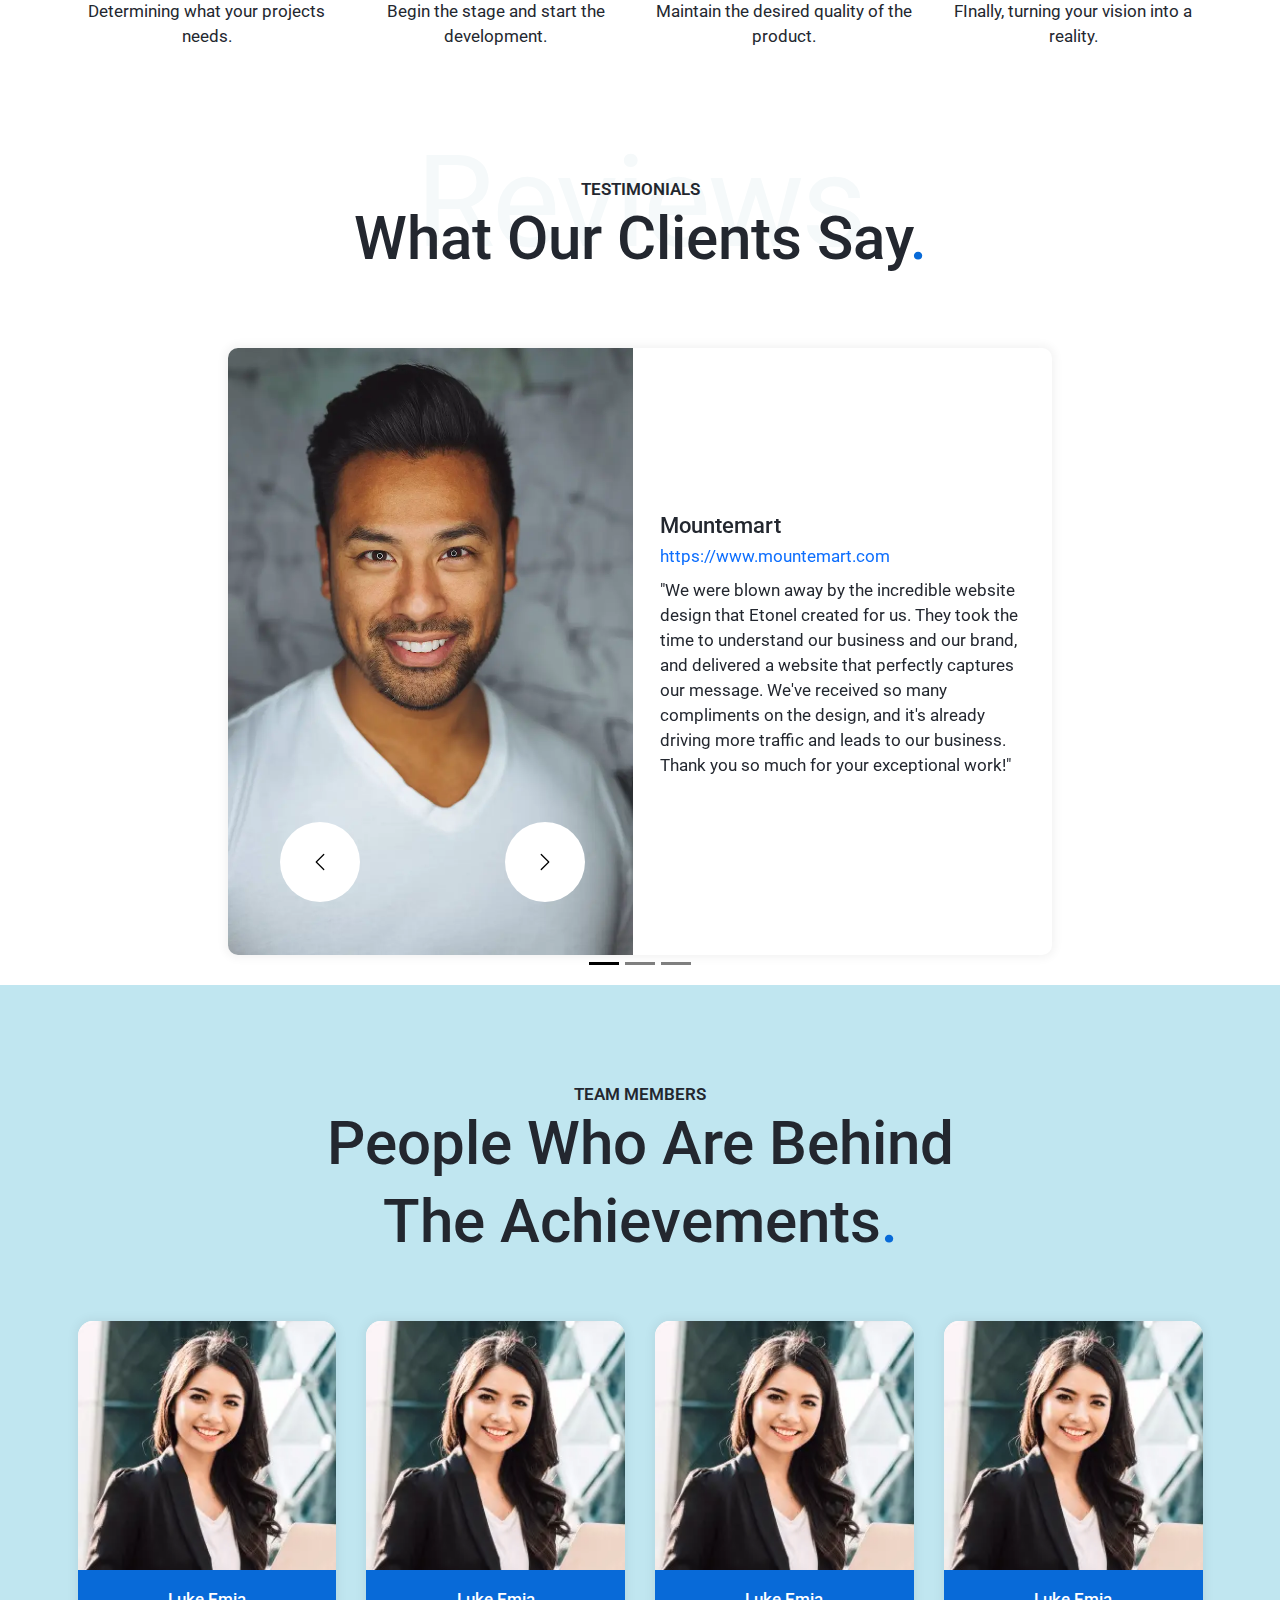
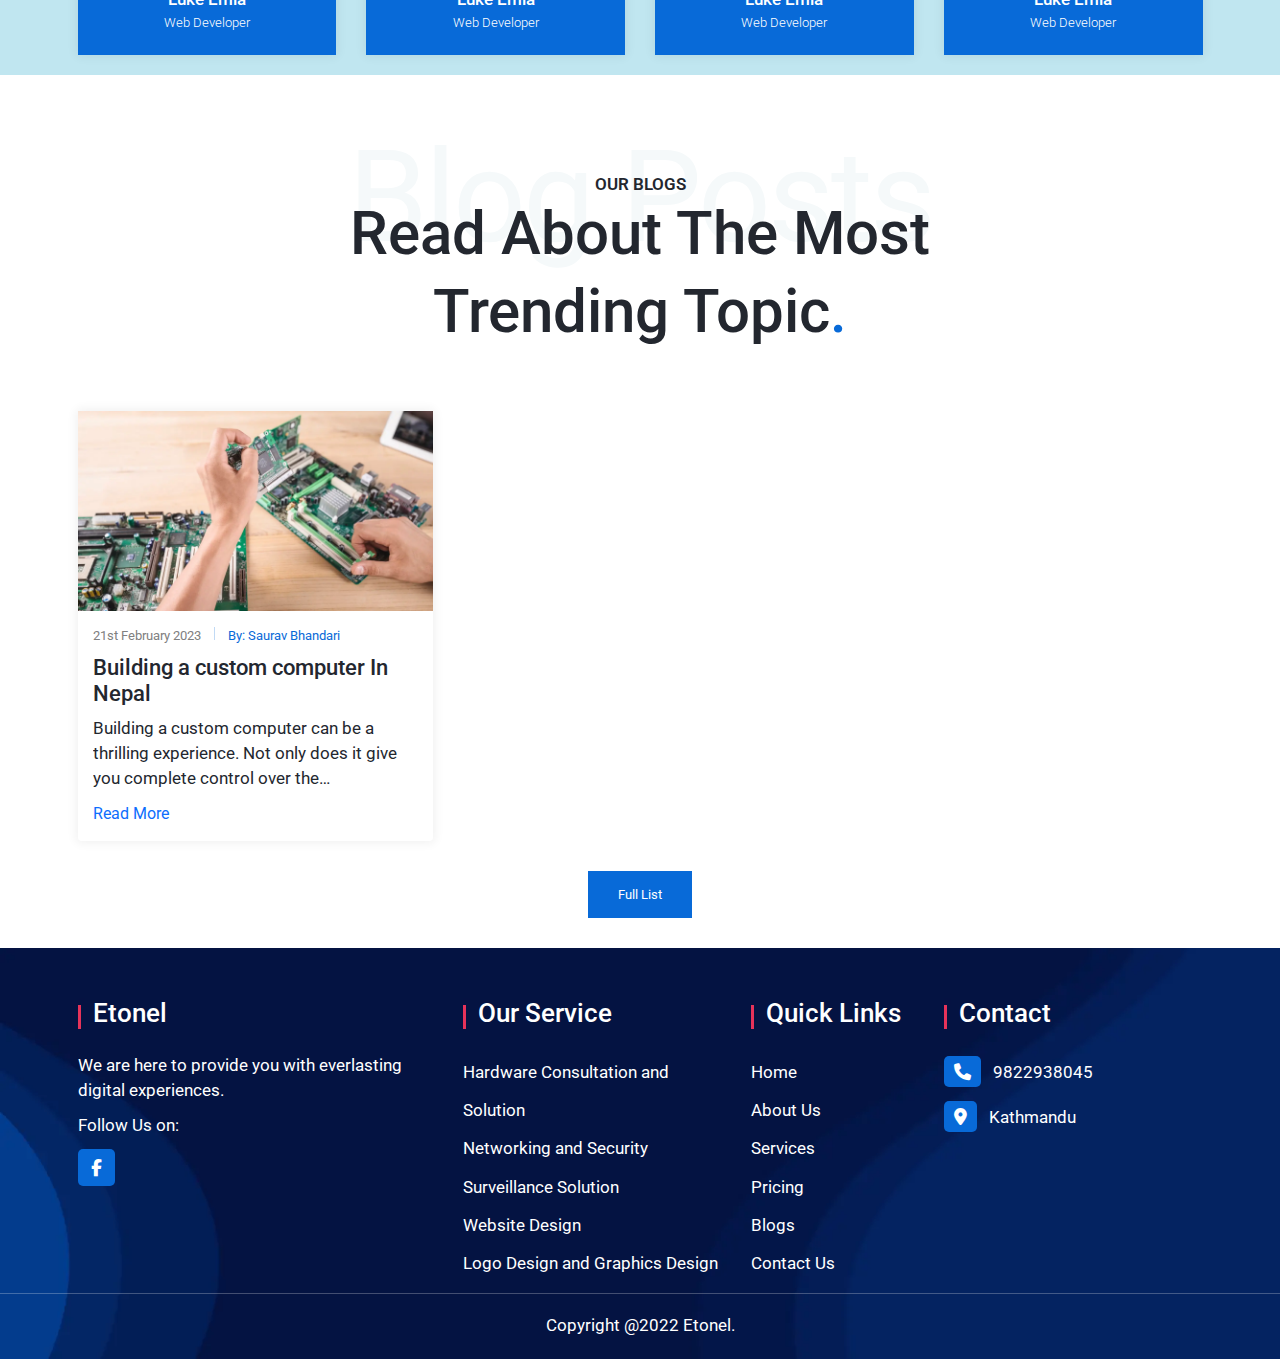
==== commit 56923ba3: "Added Images" ====
--- a/index.html
+++ b/index.html
@@ -14,8 +14,97 @@
     <link rel="stylesheet" href="./styles/index.min.css" />
   </head>
   <body>
-    <script src="./header.js"></script>
-    <my-header></my-header>
+    <header class="sticky-top">
+      <nav class="navbar navbar-expand-lg">
+        <div class="container">
+          <a class="navbar-brand" href="./" aria-label="Logo of Etonel"
+            ><img src="./img/etonel-logo-temp.webp"
+          /></a>
+          <button
+            class="navbar-toggler"
+            type="button"
+            data-bs-toggle="collapse"
+            data-bs-target="#navbarNavDropdown"
+            aria-controls="navbarNavDropdown"
+            aria-expanded="false"
+            aria-label="Toggle navigation"
+          >
+            <span class="navbar-toggler-icon"></span>
+          </button>
+          <div class="collapse navbar-collapse" id="navbarNavDropdown">
+            <ul class="navbar-nav mx-auto">
+              <li class="nav-item mx-auto">
+                <a class="nav-link" href="./index.html">Home</a>
+              </li>
+              <li class="nav-item">
+                <a class="nav-link" href="./about-us.html">About Us</a>
+              </li>
+              <li class="nav-item dropdown">
+                <span
+                  class="nav-link dropdown-toggle"
+                  role="button"
+                  data-bs-toggle="dropdown"
+                  aria-expanded="false"
+                >
+                  Services
+                </span>
+                <ul class="dropdown-menu">
+                  <li>
+                    <a class="dropdown-item" href="./services.html"
+                      >All Services</a
+                    >
+                  </li>
+                  <li>
+                    <a
+                      class="dropdown-item"
+                      href="./hardware-consultation-solution.html"
+                      >Hardware Consultation and Solution</a
+                    >
+                  </li>
+                  <li>
+                    <a
+                      class="dropdown-item"
+                      href="./networking-security-surveillance-solution.html"
+                      >Networking and Security Surveillance Solution</a
+                    >
+                  </li>
+                  <li>
+                    <a class="dropdown-item" href="./website-design.html"
+                      >Website Design</a
+                    >
+                  </li>
+                  <li>
+                    <a class="dropdown-item" href="./logo-graphics-design.html"
+                      >Logo Design and Graphics Design</a
+                    >
+                  </li>
+                </ul>
+              </li>
+              <li class="nav-item">
+                <a class="nav-link" href="./pricing.html">Pricing</a>
+              </li>
+              <li class="nav-item">
+                <a class="nav-link" href="./blogs/index.html">Blogs</a>
+              </li>
+              <li class="nav-item">
+                <a class="nav-link" href="./contact-us.html">Contact Us</a>
+              </li>
+            </ul>
+          </div>
+          <a href="tel:9822938045" class="btn-all d-none d-lg-block"
+            ><i class="fa-solid fa-phone"> </i> +9822938045</a
+          >
+          <div class="form-switch">
+            <input
+              class="form-check-input dark-mode-toggle"
+              type="checkbox"
+              role="switch"
+              id="dark-mode-toggle"
+            />
+          </div>
+        </div>
+      </nav>
+    </header>
     <main class="index">
       <section class="hero">
         <div class="container">
@@ -249,19 +338,13 @@
             <div class="col">
               <h2>The Best Online Shopping Experience In Nepal</h2>
               <p>
-                Launched in 2022, Mountemart is Nepal's premier online shopping
-                marketplace with an active presence in Nepal. Supported by a
-                wide range of tailored marketing, data, and service solutions.
-                Mountemart has wide verities of products to offer, growing at a
-                very fast pace.
-              </p>
-              <p>
-                Mountemart offers a diverse assortment in categories ranging
-                from consumer electronics to household goods, beauty, fashion,
-                sports equipment, and groceries. Mountemart is focused on
-                providing an excellent customer experience, ease-of-purchase,
-                comprehensive customer care and a hassle-free shopping and
-                returns experience.
+                Mountemart is Nepal's leading online marketplace, launched in
+                2022. They offer a wide range of products including consumer
+                electronics, household goods, beauty, fashion, sports equipment,
+                and groceries. Their focus is on delivering an exceptional
+                customer experience, with easy purchasing, comprehensive
+                customer care, and hassle-free returns. With tailored marketing,
+                data, and service solutions, Mountemart is growing rapidly.
               </p>
               <a
                 href="www.mountemart.com"
@@ -676,7 +759,10 @@
           <div class="row g-4 g-md-5 row-cols-1 row-cols-md-2 row-cols-lg-3">
             <div class="col">
               <div class="card">
-                <img src="./img/yuru-camp-blog.webp" alt="" />
+                <img
+                  src="./img/building-custom-computer-in-nepal.webp"
+                  alt="Building a custom computer In Nepal"
+                />
                 <div class="card-body">
                   <p>
                     21st February 2023 <span class="vr"></span>
--- a/styles/style.min.css
+++ b/styles/style.min.css
@@ -1 +1 @@
-@import"https://cdn.jsdelivr.net/npm/bootstrap@5.3.0-alpha1/dist/css/bootstrap.min.css";@import"https://fonts.googleapis.com/css2?family=Roboto:wght@100;300;400;500;700;900&display=swap";@import"https://cdnjs.cloudflare.com/ajax/libs/font-awesome/6.2.1/css/all.min.css";:root{font-size:62.5%;--h1-fontsize: clamp(5.2rem, 4vw, 9.2rem);--h2-fontsize: clamp(2.5rem, 3vw, 4.1rem);--h3-fontsize: clamp(2rem, 1.7vw, 3rem);--p-h4-fontsize: clamp(1.6rem, 1.3vw, 2.5rem);--h5-fontsize: clamp(1.3rem, 1.1vw, 2rem);--h6-fontsize: clamp(1.1rem, 1vw, 1.6rem);--social-icon-fontsize: clamp(1.7rem, 1.1vw, 2.5rem);--footer-heading-fontsize: clamp(2rem, 2vw, 3.35rem);--clr-light: #fff;--clr-dark: #23272f;--card-background: #fff;--card-box-shadow: 0 0 10px 3px #0000000d;--color-primary: #086ad8;--color-secondary: #c0e6f0;--color-accent: #051242;--color-heading-h2: #f5f9fa;--foreground: var(--clr-dark);--background: var(--clr-light)}.darkmode{--card-background: #000;--card-box-shadow: 0 0 5px 0px #000;--color-primary: #086ad8;--color-secondary: #001b7e;--color-accent: #051242;--color-heading-h2: #c0e6f021;--foreground: var(--clr-light);--background: var(--clr-dark)}*,*::before,*::after{box-sizing:border-box;margin:0;padding:0;font:inherit}html{scroll-behavior:smooth}body{background:var(--background);color:var(--foreground);font-family:"Roboto",sans-serif;font-size:1.6rem;overflow-x:hidden;line-height:1.5}section{padding:10rem 0 2rem}section:hover .section-heading h2,section:hover .section-heading h1{background-size:.2rem 100%,.2rem 100%}section .section-heading h2,section .section-heading h1{background:linear-gradient(var(--color-primary) 0 0) no-repeat,linear-gradient(var(--color-primary) 0 0) no-repeat;background-size:.2rem 0%,.2rem 0%;background-position:left bottom,top right;transition:background-size 1s}p,li{color:var(--foreground);font-size:var(--p-h4-fontsize)}span{color:var(--color-primary)}a{text-decoration:none}h1{font-size:var(--h1-fontsize);font-weight:700}h2{font-size:var(--h2-fontsize)}h3{font-size:var(--h3-fontsize)}h4{font-size:var(--p-h4-fontsize)}h5{font-size:var(--h5-fontsize)}h6{font-size:var(--h6-fontsize)}img,picture,svg,video{max-width:100%;height:auto}.btn-all{display:inline-block;font-size:var(--h6-fontsize);padding:0rem 2.9rem;background-color:var(--color-primary);border:1px solid var(--color-primary);color:var(--clr-light);line-height:4.5rem;transition:background-color .5s}.btn-all:hover{background-color:var(--color-accent);border:1px solid var(--color-accent)}.primary-color{background-color:var(--color-primary)}.secondary-color{background-color:var(--color-secondary)}.accent-color{background-color:var(--color-accent)}header{background-color:var(--background);padding:1rem 0}header .navbar .navbar-brand img{width:5vw}@media(max-width: 991px){header .navbar .navbar-brand img{width:7vw}}@media(max-width: 576px){header .navbar .navbar-brand img{width:15vw}}header .navbar .nav-link{margin-right:3rem;font-weight:500;color:var(--foreground);transition:color .8s}header .navbar .nav-link:hover{color:var(--color-primary)}header .dropdown:hover .dropdown-menu{display:block}header .dropdown-menu{background-color:rgba(255,255,255,.664)}header .dropdown-item{font-size:var(--h5-fontsize)}header .btn-all{line-height:2.6}header .form-switch{position:fixed;font-size:var(--h2-fontsize);bottom:0;left:5%}.section-heading{text-align:center;position:relative;margin-bottom:6rem}.section-heading h2,.section-heading h1{text-transform:uppercase;font-size:var(--p-h4-fontsize);width:-moz-fit-content;width:fit-content;margin:0 auto;padding:0 .5rem}.section-heading p:first-of-type{position:absolute;left:50%;transform:translateX(-50%);font-size:clamp(7rem,10vw,16rem);color:var(--color-heading-h2);top:-43px;z-index:-1;letter-spacing:-3px;line-height:130px;width:100%}@media(width <= 576px){.section-heading p:first-of-type{line-height:1.2}}.section-heading p:nth-of-type(2){font-size:clamp(2.5rem,5vw,6rem);line-height:1.3;font-weight:500;width:60%;margin:auto}@media(width <= 576px){.section-heading p:nth-of-type(2){width:100%}}.card{background:var(--card-background);color:var(--foreground);box-shadow:var(--card-box-shadow);border:none}footer{padding:5rem 0rem 1rem;background:url("../img/footer-bg1.webp");background-repeat:no-repeat;background-size:cover;color:#fff}footer p{color:#fff}footer a{text-decoration:none;background-image:linear-gradient(90deg, #fff 0, #fff 95%);background-size:0 2px;background-repeat:no-repeat;background-position:left bottom;transition:background-size .5s ease}footer a:hover{background-size:100% 2px}@media(width <= 576px){footer h2,footer h3{margin-bottom:1rem}}footer h2{margin-bottom:2rem}footer .socials a{color:#fff}footer .socials a:hover{background-size:0}footer .socials a i{border-radius:.5rem;background-color:var(--color-primary);font-size:var(--social-icon-fontsize);display:inline-block;padding:1rem 1.3rem;margin-right:1.3rem}footer h3{position:relative;z-index:1;font-size:var(--footer-heading-fontsize);margin-bottom:2.5rem;padding-left:1.5rem}footer h3::before{position:absolute;content:"";width:.3rem;height:100%;background:#e6335a;left:0;z-index:-1}footer h3::after{position:absolute;content:"";background:var(--color-accent);width:.7rem;height:.7rem;left:0;top:0;right:0;overflow:hidden;animation:footer-line 5s forwards 0s ease-in alternate infinite running}@keyframes footer-line{0%{transform:translateY(5%)}100%{transform:translateY(300%)}}footer ul{list-style:none;margin:0;padding:0}footer ul li{line-height:2.3}footer ul li a{color:var(--clr-light)}footer ul li a:has(i):hover{background-size:0}footer ul li a i{border-radius:.5rem;background-color:var(--color-primary);font-size:var(--social-icon-fontsize);display:inline-block;padding:.7rem 1rem;margin:0rem 1.25rem 1.25rem 0rem}footer hr{color:var(--clr-light)}/*# sourceMappingURL=style.min.css.map */+@import"https://cdn.jsdelivr.net/npm/bootstrap@5.3.0-alpha1/dist/css/bootstrap.min.css";@import"https://fonts.googleapis.com/css2?family=Roboto:wght@100;300;400;500;700;900&display=swap";@import"https://cdnjs.cloudflare.com/ajax/libs/font-awesome/6.2.1/css/all.min.css";:root{font-size:62.5%;--h1-fontsize: clamp(5.2rem, 4vw, 9.2rem);--h2-fontsize: clamp(2.5rem, 3vw, 4.1rem);--h3-fontsize: clamp(2rem, 1.7vw, 3rem);--p-h4-fontsize: clamp(1.6rem, 1.3vw, 2.5rem);--h5-fontsize: clamp(1.3rem, 1.1vw, 2rem);--h6-fontsize: clamp(1.1rem, 1vw, 1.6rem);--social-icon-fontsize: clamp(1.7rem, 1.1vw, 2.5rem);--footer-heading-fontsize: clamp(2rem, 2vw, 3.35rem);--clr-light: #fff;--clr-dark: #23272f;--card-background: #fff;--card-box-shadow: 0 0 10px 3px #0000000d;--color-primary: #086ad8;--color-secondary: #c0e6f0;--color-accent: #051242;--color-heading-h2: #f5f9fa;--foreground: var(--clr-dark);--background: var(--clr-light)}.darkmode{--card-background: #000;--card-box-shadow: 0 0 5px 0px #000;--color-primary: #086ad8;--color-secondary: #001b7e;--color-accent: #051242;--color-heading-h2: #c0e6f021;--foreground: var(--clr-light);--background: var(--clr-dark)}*,*::before,*::after{box-sizing:border-box;margin:0;padding:0;font:inherit}html{scroll-behavior:smooth}body{background:var(--background);color:var(--foreground);font-family:"Roboto",sans-serif;font-size:1.6rem;overflow-x:hidden;line-height:1.5}section{padding:10rem 0 2rem}section:hover .section-heading h2,section:hover .section-heading h1{background-size:.2rem 100%,.2rem 100%}section .section-heading h2,section .section-heading h1{background:linear-gradient(var(--color-primary) 0 0) no-repeat,linear-gradient(var(--color-primary) 0 0) no-repeat;background-size:.2rem 0%,.2rem 0%;background-position:left bottom,top right;transition:background-size 1s}p,li{color:var(--foreground);font-size:var(--p-h4-fontsize)}span{color:var(--color-primary)}a{text-decoration:none}h1{font-size:var(--h1-fontsize);font-weight:700}h2{font-size:var(--h2-fontsize);font-weight:600}h3{font-size:var(--h3-fontsize)}h4{font-size:var(--p-h4-fontsize)}h5{font-size:var(--h5-fontsize)}h6{font-size:var(--h6-fontsize)}img,picture,svg,video{max-width:100%;height:auto}.btn-all{display:inline-block;font-size:var(--h6-fontsize);padding:0rem 2.9rem;background-color:var(--color-primary);border:1px solid var(--color-primary);color:var(--clr-light);line-height:4.5rem;transition:background-color .5s}.btn-all:hover{background-color:var(--color-accent);border:1px solid var(--color-accent)}.primary-color{background-color:var(--color-primary)}.secondary-color{background-color:var(--color-secondary)}.accent-color{background-color:var(--color-accent)}header{background-color:var(--background);padding:0}header .navbar .navbar-brand img{width:4.5vw}@media(max-width: 991px){header .navbar .navbar-brand img{width:7vw}}@media(max-width: 576px){header .navbar .navbar-brand img{width:15vw}}header .navbar .nav-item .nav-link{font-size:var(--h5-fontsize);margin-right:3rem;font-weight:500;color:var(--foreground);transition:color .8s}header .navbar .nav-item .nav-link:hover{color:var(--color-primary)}header .dropdown:hover .dropdown-menu{display:block}header .dropdown-menu{background-color:rgba(255,255,255,.664)}header .dropdown-item{font-size:var(--h5-fontsize)}header .btn-all{line-height:2.6}header .form-switch{position:fixed;font-size:var(--h2-fontsize);bottom:0;left:5%}.section-heading{text-align:center;position:relative;margin-bottom:6rem}.section-heading h2,.section-heading h1{text-transform:uppercase;font-size:var(--p-h4-fontsize);width:-moz-fit-content;width:fit-content;margin:0 auto;padding:0 .5rem}.section-heading p:first-of-type{position:absolute;left:50%;transform:translateX(-50%);font-size:clamp(7rem,10vw,16rem);color:var(--color-heading-h2);top:-43px;z-index:-1;letter-spacing:-3px;line-height:130px;width:100%}@media(width <= 576px){.section-heading p:first-of-type{line-height:1.2}}.section-heading p:nth-of-type(2){font-size:clamp(2.5rem,5vw,6rem);line-height:1.3;font-weight:500;width:60%;margin:auto}@media(width <= 576px){.section-heading p:nth-of-type(2){width:100%}}.card{background:var(--card-background);color:var(--foreground);box-shadow:var(--card-box-shadow);border:none}.card .card-body{padding:2rem}footer{padding:5rem 0rem 1rem;background:url("../img/footer-bg1.webp");background-repeat:no-repeat;background-size:cover;color:#fff}footer .go-to-top-btn{position:fixed;z-index:999;right:4%;bottom:-100px;transition:bottom .5s ease-in-out;width:var(--h1-fontsize);height:var(--h1-fontsize);border:1px solid #fff;border-radius:50%;background-color:var(--color-primary)}footer .go-to-top-btn i{line-height:var(--p-h4-fontsize);font-size:var(--p-h4-fontsize);color:#fff}footer p{color:#fff}footer a{text-decoration:none;background-image:linear-gradient(90deg, #fff 0, #fff 95%);background-size:0 2px;background-repeat:no-repeat;background-position:left bottom;transition:background-size .5s ease}footer a:hover{background-size:100% 2px}@media(width <= 576px){footer h2,footer h3{margin-bottom:1rem}}footer h2{margin-bottom:2rem}footer .socials a{color:#fff}footer .socials a:hover{background-size:0}footer .socials a i{border-radius:.5rem;background-color:var(--color-primary);font-size:var(--social-icon-fontsize);display:inline-block;padding:1rem 1.3rem;margin-right:1.3rem}footer h3{position:relative;z-index:1;font-size:var(--footer-heading-fontsize);margin-bottom:2.5rem;padding-left:1.5rem}footer h3::before{position:absolute;content:"";width:.3rem;height:100%;background:#e6335a;left:0;z-index:-1}footer h3::after{position:absolute;content:"";background:var(--color-accent);width:.7rem;height:.7rem;left:0;top:0;right:0;overflow:hidden;animation:footer-line 5s forwards 0s ease-in alternate infinite running}@keyframes footer-line{0%{transform:translateY(5%)}100%{transform:translateY(300%)}}footer ul{list-style:none;margin:0;padding:0}footer ul li{line-height:2.3}footer ul li a{color:var(--clr-light)}footer ul li a:has(i):hover{background-size:0}footer ul li a i{border-radius:.5rem;background-color:var(--color-primary);font-size:var(--social-icon-fontsize);display:inline-block;padding:.7rem 1rem;margin:0rem 1.25rem 1.25rem 0rem}footer hr{color:var(--clr-light)}#services img{margin:1.5rem 0}#services .row p{text-align:justify}#services .sidebar{position:sticky;top:10rem;height:80vh}#services .sidebar .services p{font-weight:500;font-size:var(--h3-fontsize)}#services .sidebar .services ul{padding-left:0}#services .sidebar .services ul li{position:relative;list-style-type:none;font-size:var(--h5-fontsize)}#services .sidebar .services ul li:hover:after{width:100%}#services .sidebar .services ul li:hover a{color:#fff}#services .sidebar .services ul li::after{content:"";background:linear-gradient(270deg, #2981e9 0%, var(--color-primary) 100%);position:absolute;height:100%;width:0;top:0;bottom:0;left:0;transition:width .5s ease-in-out;z-index:1}#services .sidebar .services ul li a{display:block;color:var(--foreground);border:1px solid rgba(189,188,191,.35);margin-bottom:1.5rem;padding:1rem 1.5rem;transition:color .5s ease-in-out;position:relative;z-index:2}#services .sidebar .services ul li a.active{border-color:var(--color-primary)}#services .sidebar .opening-hours{background:url("../img/opeining-hours.webp") rgba(35,39,47,.7215686275);background-blend-mode:multiply;background-size:cover;background-repeat:no-repeat;background-position:50% 10%;color:#fff}#services .sidebar .opening-hours p:first-of-type{font-size:var(--h3-fontsize)}#services .sidebar .opening-hours p{color:#fff;font-size:var(--p-h4-font-size)}/*# sourceMappingURL=style.min.css.map */--- a/styles/index.min.css
+++ b/styles/index.min.css
@@ -1 +1 @@
-.index .hero{padding:0;background:var(--background)}.index .hero .container .row{justify-content:space-around;align-items:center}@media(width >= 991px){.index .hero .container .row{padding:0px 4rem}}.index .hero .container .row p:first-of-type{font-weight:500}.index .hero .container .row p:nth-of-type(2){margin-bottom:3rem}.index .hero .container .row img{animation:rotating-image 100s linear infinite both}@keyframes rotating-image{0%{rotate:0deg}100%{rotate:360deg}}.index .service .card{padding:2.5rem;text-align:center;line-height:3rem;height:100%}.index .service .card p{margin:2rem}.index .service .card ul{list-style:none;text-align:left}.index .service .card ul li{margin-bottom:2rem;transition:background-color .5s}.index .service .card ul li:before{content:"";font-family:FontAwesome;display:inline-block;border:2px solid #e6eff1;text-align:center;color:var(--color-primary);padding:.5rem 1rem;margin-right:2rem}@media(width <= 576px){.index .service .card{padding:0rem}.index .service .card ul{padding-left:0rem}.index .service .card ul li{padding-left:0;margin-left:0}}.index .about-us .row{align-items:center}.index .about-us .row .section-heading{text-align:start;margin-bottom:1rem}.index .about-us .row .section-heading p:nth-of-type(2){width:100%}.index .about-us .row .col:nth-of-type(2)>p{border-left:2px solid var(--color-primary);padding-left:2rem}.index .about-us .row .col:nth-of-type(2) .row{margin-top:1rem}.index .about-us .row .col:nth-of-type(2) .row .card .card-body{padding:2rem;background-image:linear-gradient(90deg, var(--color-primary) 0, var(--color-primary) 95%);background-size:0 4px;background-repeat:no-repeat;background-position:left bottom;transition:background-size 1s ease}.index .about-us .row .col:nth-of-type(2) .row .card .card-body:hover{background-size:100% 4px}.index .about-us .row .col:nth-of-type(2) .row .card i{font-size:var(--h1-fontsize)}.index .about-us .row .col:nth-of-type(2) .row .card h3{margin:1.5rem 0}.index .hire-us .box-info{position:relative}.index .hire-us .box-info:hover .card::before{bottom:0;height:100%}.index .hire-us .box-info:hover .card h3{color:var(--clr-light)}.index .hire-us .box-info .card{position:relative;max-width:85%;margin:auto;padding:3rem;text-align:center;margin-top:-4rem;border-radius:4px;z-index:1}.index .hire-us .box-info .card::before{position:absolute;content:"";bottom:100%;left:0;right:0;background-color:var(--color-primary);overflow:hidden;width:100%;height:0;transition:.5s ease;z-index:-1}.index .hire-us .box-info .card h3{transition:color .5s ease-in-out}.index .hire-us .box-info .card .ok{position:absolute;width:3.5rem;height:3.5rem;background:var(--color-accent);color:var(--clr-light);border-radius:50%;line-height:3.5rem;text-align:center;left:50%;top:110%;transform:translate(-50%, -50%);opacity:0;transition:.3s}.index .hire-us .box-info:hover .ok{opacity:1;top:95%}.index .video{background-color:var(--color-secondary);padding:4rem 0}.index .work-progress .box-progress{text-align:center;position:relative}.index .work-progress .box-progress .icon{display:inline-block;width:60px;height:60px;line-height:56px;margin-bottom:30px;border-radius:3px;position:relative}.index .work-progress .box-progress .icon span{position:absolute;z-index:1}@media(width <= 991px){.index .work-progress .box-progress .icon span{display:none}}.index .work-progress .box-progress .icon span::before{content:"";position:absolute;content:"";height:170px;border-right:1px dashed var(--foreground);transform:rotate(90deg);top:-55px;left:122px;z-index:-1}.index .work-progress .box-progress .icon span img{max-width:100px;margin-left:100px;animation:leftani 5s linear infinite alternate none running}@keyframes leftani{0%{transform:translateX(0)}100%{transform:translateX(100%)}}.index .work-progress .box-progress .content h3{margin-bottom:1.5rem}.index .testimonials .carousel .carousel-indicators{bottom:-2rem}@media(min-width: 991px){.index .testimonials .carousel .carousel-inner{width:75%}.index .testimonials .carousel .carousel-control-prev,.index .testimonials .carousel .carousel-control-next{width:-moz-fit-content;width:fit-content;padding:3rem;opacity:1;top:auto;bottom:10%;border-radius:50%;background-color:#fff}.index .testimonials .carousel .carousel-control-prev{left:18%}.index .testimonials .carousel .carousel-control-next{left:38%}}.index .testimonials .carousel .carousel-inner{padding:1rem;margin:auto}.index .testimonials .carousel .carousel-inner .carousel-item{box-shadow:var(--card-box-shadow);border-radius:1rem}.index .testimonials .carousel .carousel-inner .carousel-item .row{align-items:center}.index .testimonials .carousel .carousel-inner .carousel-item .row .col:has(img) img{width:100%;border-top-left-radius:1rem;border-bottom-left-radius:1rem}.index .testimonials .carousel .carousel-inner .carousel-item .row .col:last-of-type{padding:1rem 2rem}@media(max-width: 576px){.index .testimonials .carousel .carousel-inner .carousel-item .row .col:has(img){order:1}.index .testimonials .carousel .carousel-inner .carousel-item .row .col:has(img) img{width:40%;border-radius:0;margin:auto}.index .testimonials .carousel .carousel-inner .carousel-item .row .col:last-of-type{order:0}.index .testimonials .carousel .carousel-control-prev,.index .testimonials .carousel .carousel-control-next{display:none}}.index .portfolio .button-group{text-align:center;margin-bottom:2rem}.index .portfolio .button-group .button{border:none;font-size:var(--h3-fontsize);background-color:var(--background);color:var(--foreground);margin-right:2rem}.index .portfolio .button-group .button:last-of-type{margin-right:0rem}.index .portfolio .button-group .is-checked{font-weight:500;border-bottom:.4rem solid var(--color-primary);color:var(--color-primary)}.index .portfolio .row .col{margin-bottom:1.5rem}.index .portfolio .row .col .card{position:relative;height:100%}.index .portfolio .row .col .card h3+p{display:-webkit-box;-webkit-line-clamp:3;-webkit-box-orient:vertical;overflow:hidden}.index .team-members{background-color:var(--color-secondary)}.index .team-members .card{border-top-left-radius:1.5rem;border-top-right-radius:1.5rem}.index .team-members .card:hover .card-image .social{visibility:visible;opacity:.95;bottom:0}.index .team-members .card .card-image{position:relative}.index .team-members .card .card-image img{border-top-left-radius:1.5rem;border-top-right-radius:1.5rem;width:100%;z-index:0}.index .team-members .card .card-image .social{position:absolute;text-align:center;list-style:none;margin:0;padding:1rem 0;z-index:3;bottom:-10rem;transition:.5s;width:100%;left:0;background-color:var(--color-accent);visibility:hidden;opacity:0}.index .team-members .card .card-image .social li{display:inline-block;margin:0 .5rem;background-color:var(--clr-light);padding:1rem;border-radius:50%;width:4rem;height:4rem}.index .team-members .card .card-image .social li i{font-size:var(--social-icon-fontsize);color:var(--color-primary)}.index .team-members .card:hover .card-body::before{bottom:0%;height:100%}.index .team-members .card .card-body{position:relative;background:var(--color-primary);text-align:center;padding:2rem;z-index:0}.index .team-members .card .card-body::before{position:absolute;content:"";bottom:0;left:0;right:0;background-color:var(--color-accent);overflow:hidden;width:100%;height:0;transition:.5s ease;z-index:-1}.index .team-members .card .card-body h3{font-size:var(--p-h4-fontsize);color:var(--clr-light);transition:.5s ease}.index .team-members .card .card-body h4{font-size:var(--h6-fontsize);transition:.5s ease;color:#fff;font-weight:300}.index .blogs .card .card-body{background:linear-gradient(var(--color-primary) 0 0) no-repeat,linear-gradient(var(--color-primary) 0 0) no-repeat;background-size:4px 0%,4px 0%;background-position:left bottom,top right;transition:background-size 1s;padding:1.5rem}.index .blogs .card .card-body:hover{background-size:4px 100%,4px 100%}.index .blogs .card .card-body p:first-of-type{color:gray;font-size:var(--h6-fontsize)}.index .blogs .card .card-body p:first-of-type .vr{margin:0 1rem}.index .blogs .card .card-body h3{margin-bottom:1rem}.index .blogs .card .card-body p:nth-of-type(2){display:-webkit-box;-webkit-line-clamp:3;-webkit-box-orient:vertical;overflow:hidden}/*# sourceMappingURL=index.min.css.map */+.index .hero{padding:0;background:var(--background)}.index .hero .container .row{justify-content:space-around;align-items:center}@media(width >= 991px){.index .hero .container .row{padding:0px 4rem}}.index .hero .container .row p:first-of-type{font-weight:500}.index .hero .container .row p:nth-of-type(2){margin-bottom:3rem}.index .hero .container .row img{animation:rotating-image 100s linear infinite both}@keyframes rotating-image{0%{rotate:0deg}100%{rotate:360deg}}.index .service .card{padding:2.5rem;text-align:center;line-height:3rem;height:100%}.index .service .card p{margin:2rem}.index .service .card ul{list-style:none;text-align:left}.index .service .card ul li{margin-bottom:2rem;transition:background-color .5s}.index .service .card ul li:before{content:"";font-family:FontAwesome;display:inline-block;border:2px solid #e6eff1;text-align:center;color:var(--color-primary);padding:.5rem 1rem;margin-right:2rem}@media(width <= 576px){.index .service .card{padding:0rem}.index .service .card ul{padding-left:0rem}.index .service .card ul li{padding-left:0;margin-left:0}}.index .about-us .row{align-items:center}.index .about-us .row .section-heading{text-align:start;margin-bottom:1rem}.index .about-us .row .section-heading p:nth-of-type(2){width:100%}.index .about-us .row .col:nth-of-type(2)>p{border-left:2px solid var(--color-primary);padding-left:2rem}.index .about-us .row .col:nth-of-type(2) .row{margin-top:1rem}.index .about-us .row .col:nth-of-type(2) .row .card .card-body{padding:2rem;background-image:linear-gradient(90deg, var(--color-primary) 0, var(--color-primary) 95%);background-size:0 4px;background-repeat:no-repeat;background-position:left bottom;transition:background-size 1s ease}.index .about-us .row .col:nth-of-type(2) .row .card .card-body:hover{background-size:100% 4px}.index .about-us .row .col:nth-of-type(2) .row .card i{font-size:var(--h1-fontsize)}.index .about-us .row .col:nth-of-type(2) .row .card h3{margin:1.5rem 0}.index .hire-us .box-info{position:relative}.index .hire-us .box-info:hover .card::before{bottom:0;height:100%}.index .hire-us .box-info:hover .card h3{color:var(--clr-light)}.index .hire-us .box-info .card{position:relative;max-width:85%;margin:auto;padding:3rem;text-align:center;margin-top:-4rem;border-radius:4px;z-index:1}.index .hire-us .box-info .card::before{position:absolute;content:"";bottom:100%;left:0;right:0;background-color:var(--color-primary);overflow:hidden;width:100%;height:0;transition:.5s ease;z-index:-1}.index .hire-us .box-info .card h3{transition:color .5s ease-in-out}.index .hire-us .box-info .card .ok{position:absolute;width:3.5rem;height:3.5rem;background:var(--color-accent);color:var(--clr-light);border-radius:50%;line-height:3.5rem;text-align:center;left:50%;top:110%;transform:translate(-50%, -50%);opacity:0;transition:.3s}.index .hire-us .box-info:hover .ok{opacity:1;top:95%}.index .video{background-color:var(--color-secondary);padding:4rem 0}.index .work-progress .box-progress{text-align:center;position:relative}.index .work-progress .box-progress .icon{display:inline-block;width:60px;height:60px;line-height:56px;margin-bottom:30px;border-radius:3px;position:relative}.index .work-progress .box-progress .icon span{position:absolute;z-index:1}@media(width <= 991px){.index .work-progress .box-progress .icon span{display:none}}.index .work-progress .box-progress .icon span::before{content:"";position:absolute;content:"";height:170px;border-right:1px dashed var(--foreground);transform:rotate(90deg);top:-55px;left:122px;z-index:-1}.index .work-progress .box-progress .icon span img{max-width:100px;margin-left:100px;animation:leftani 5s linear infinite alternate none running}@keyframes leftani{0%{transform:translateX(0)}100%{transform:translateX(100%)}}.index .work-progress .box-progress .content h3{margin-bottom:1.5rem}.index .testimonials .carousel .carousel-indicators{bottom:-2rem}@media(min-width: 991px){.index .testimonials .carousel .carousel-inner{width:75%}.index .testimonials .carousel .carousel-control-prev,.index .testimonials .carousel .carousel-control-next{width:-moz-fit-content;width:fit-content;padding:3rem;opacity:1;top:auto;bottom:10%;border-radius:50%;background-color:#fff}.index .testimonials .carousel .carousel-control-prev{left:18%}.index .testimonials .carousel .carousel-control-next{left:38%}}.index .testimonials .carousel .carousel-inner{padding:1rem;margin:auto}.index .testimonials .carousel .carousel-inner .carousel-item{box-shadow:var(--card-box-shadow);border-radius:1rem}.index .testimonials .carousel .carousel-inner .carousel-item .row{align-items:center}.index .testimonials .carousel .carousel-inner .carousel-item .row .col:has(img) img{width:100%;border-top-left-radius:1rem;border-bottom-left-radius:1rem}.index .testimonials .carousel .carousel-inner .carousel-item .row .col:last-of-type{padding:1rem 2rem}@media(max-width: 576px){.index .testimonials .carousel .carousel-inner .carousel-item .row .col:has(img){order:1}.index .testimonials .carousel .carousel-inner .carousel-item .row .col:has(img) img{width:40%;border-radius:0;margin:auto}.index .testimonials .carousel .carousel-inner .carousel-item .row .col:last-of-type{order:0}.index .testimonials .carousel .carousel-control-prev,.index .testimonials .carousel .carousel-control-next{display:none}}.index .portfolio .button-group{text-align:center;margin-bottom:2rem}.index .portfolio .button-group .button{border:none;font-size:var(--h3-fontsize);background-color:var(--background);color:var(--foreground);margin-right:2rem}.index .portfolio .button-group .button:last-of-type{margin-right:0rem}.index .portfolio .button-group .is-checked{font-weight:500;border-bottom:.4rem solid var(--color-primary);color:var(--color-primary)}.index .portfolio .row .col{margin-bottom:1.5rem}.index .portfolio .row .col .card{position:relative;height:100%}.index .portfolio .row .col .card h3+p{display:-webkit-box;-webkit-line-clamp:3;-webkit-box-orient:vertical;overflow:hidden}.index .team-members{background-color:var(--color-secondary)}.index .team-members .card{border-top-left-radius:1.5rem;border-top-right-radius:1.5rem}.index .team-members .card:hover .card-image .social{visibility:visible;opacity:.95;bottom:0}.index .team-members .card .card-image{position:relative}.index .team-members .card .card-image img{border-top-left-radius:1.5rem;border-top-right-radius:1.5rem;width:100%;z-index:0}.index .team-members .card .card-image .social{position:absolute;text-align:center;list-style:none;margin:0;padding:1rem 0;z-index:3;bottom:-10rem;transition:.5s;width:100%;left:0;background-color:var(--color-accent);visibility:hidden;opacity:0}.index .team-members .card .card-image .social li{display:inline-block;margin:0 .5rem;background-color:var(--clr-light);padding:1rem;border-radius:50%;width:4rem;height:4rem;line-height:var(--social-icon-fontsize)}.index .team-members .card .card-image .social li i{font-size:var(--social-icon-fontsize);color:var(--color-primary)}.index .team-members .card:hover .card-body::before{bottom:0%;height:100%}.index .team-members .card .card-body{position:relative;background:var(--color-primary);text-align:center;padding:2rem;z-index:0}.index .team-members .card .card-body::before{position:absolute;content:"";bottom:0;left:0;right:0;background-color:var(--color-accent);overflow:hidden;width:100%;height:0;transition:.5s ease;z-index:-1}.index .team-members .card .card-body h3{font-size:var(--p-h4-fontsize);color:var(--clr-light);transition:.5s ease}.index .team-members .card .card-body h4{font-size:var(--h6-fontsize);transition:.5s ease;color:#fff;font-weight:300}.index .blogs .card .card-body{background:linear-gradient(var(--color-primary) 0 0) no-repeat,linear-gradient(var(--color-primary) 0 0) no-repeat;background-size:4px 0%,4px 0%;background-position:left bottom,top right;transition:background-size 1s;padding:1.5rem}.index .blogs .card .card-body:hover{background-size:4px 100%,4px 100%}.index .blogs .card .card-body p:first-of-type{color:gray;font-size:var(--h6-fontsize)}.index .blogs .card .card-body p:first-of-type .vr{margin:0 1rem}.index .blogs .card .card-body h3{margin-bottom:1rem}.index .blogs .card .card-body p:nth-of-type(2){display:-webkit-box;-webkit-line-clamp:3;-webkit-box-orient:vertical;overflow:hidden}/*# sourceMappingURL=index.min.css.map */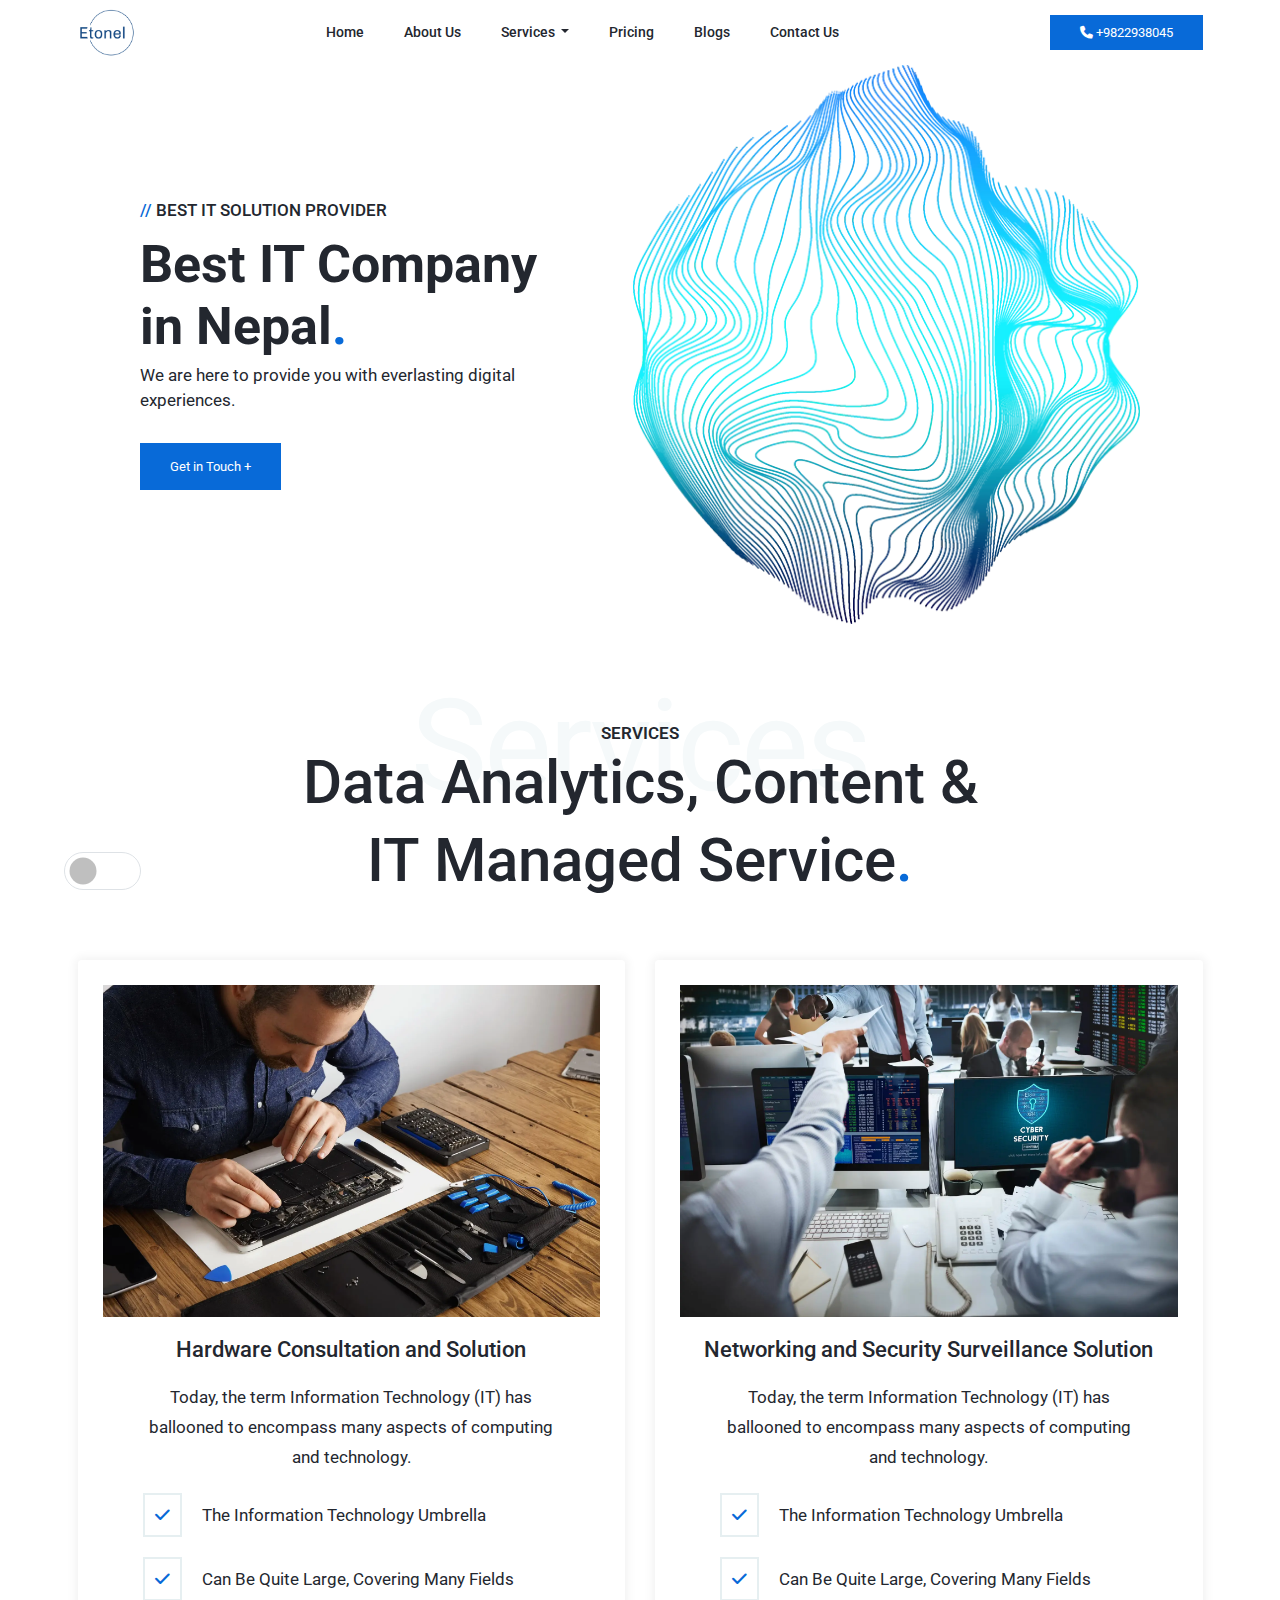
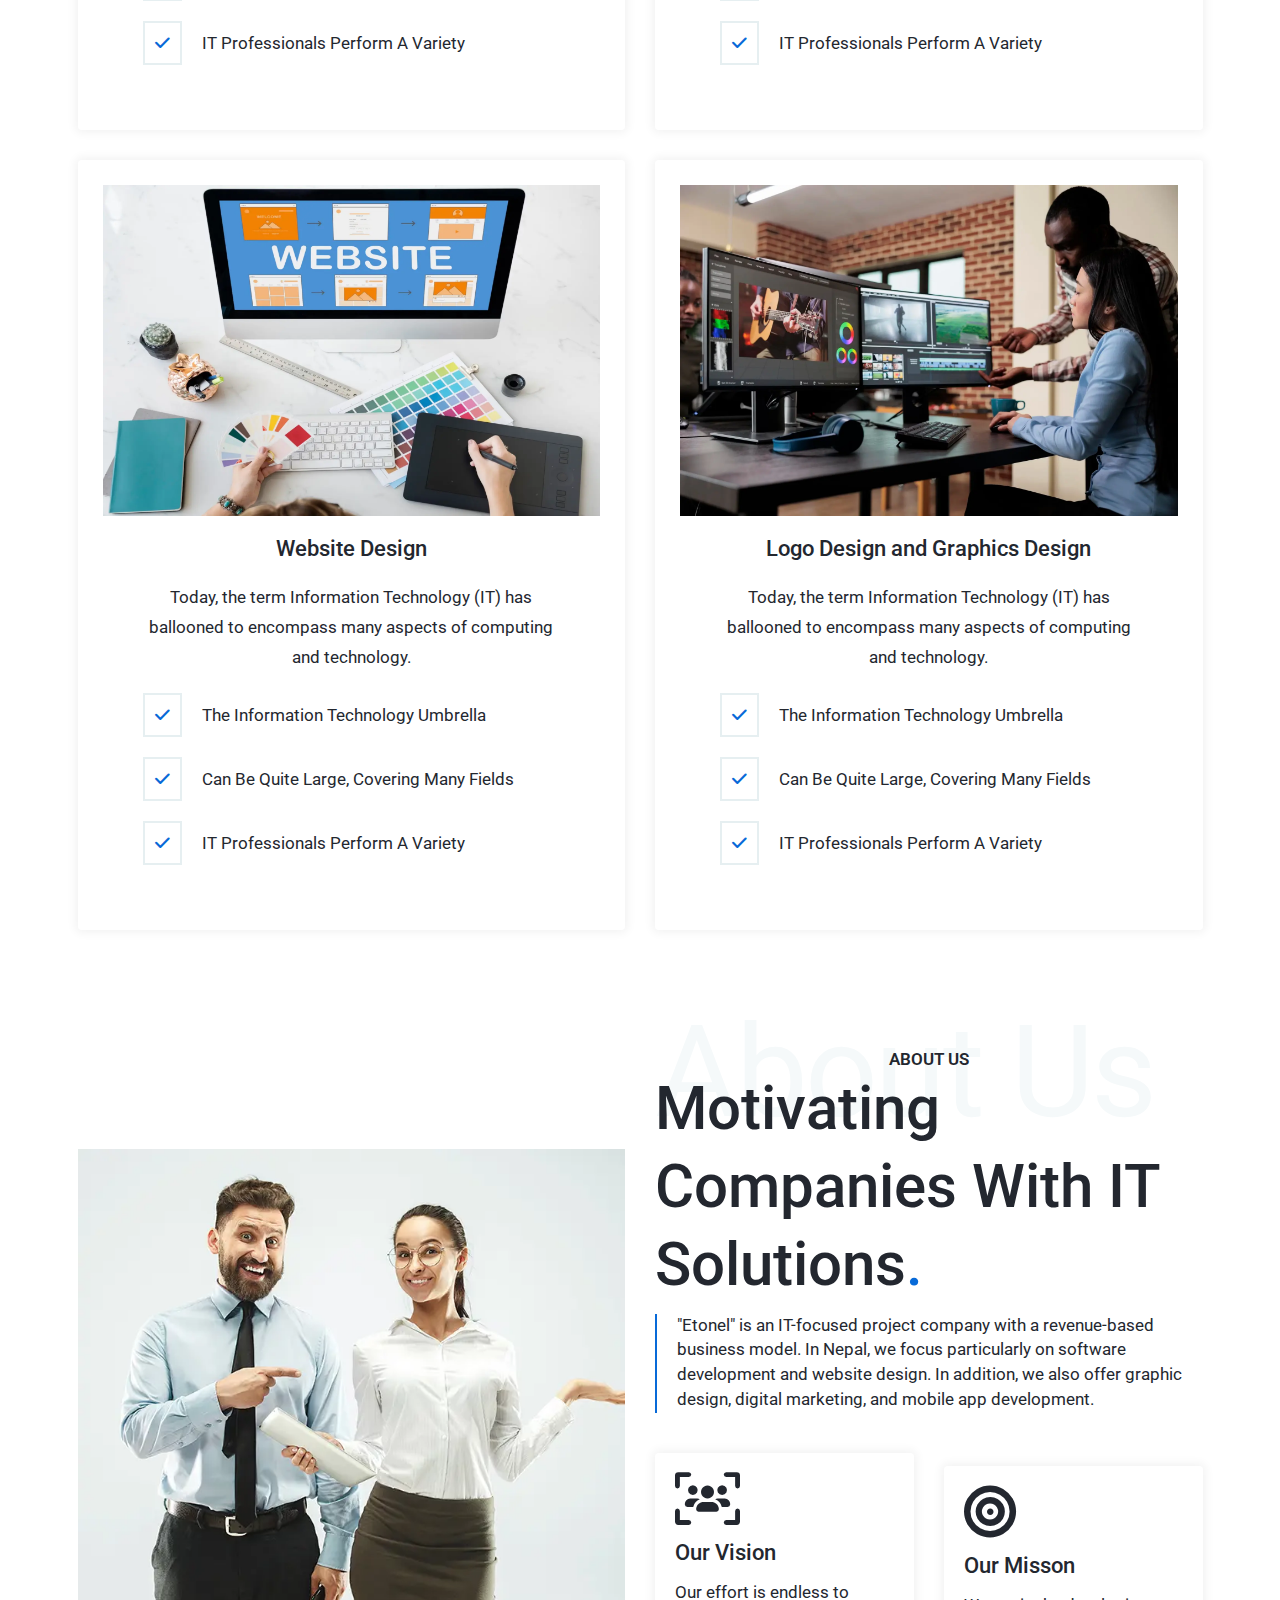
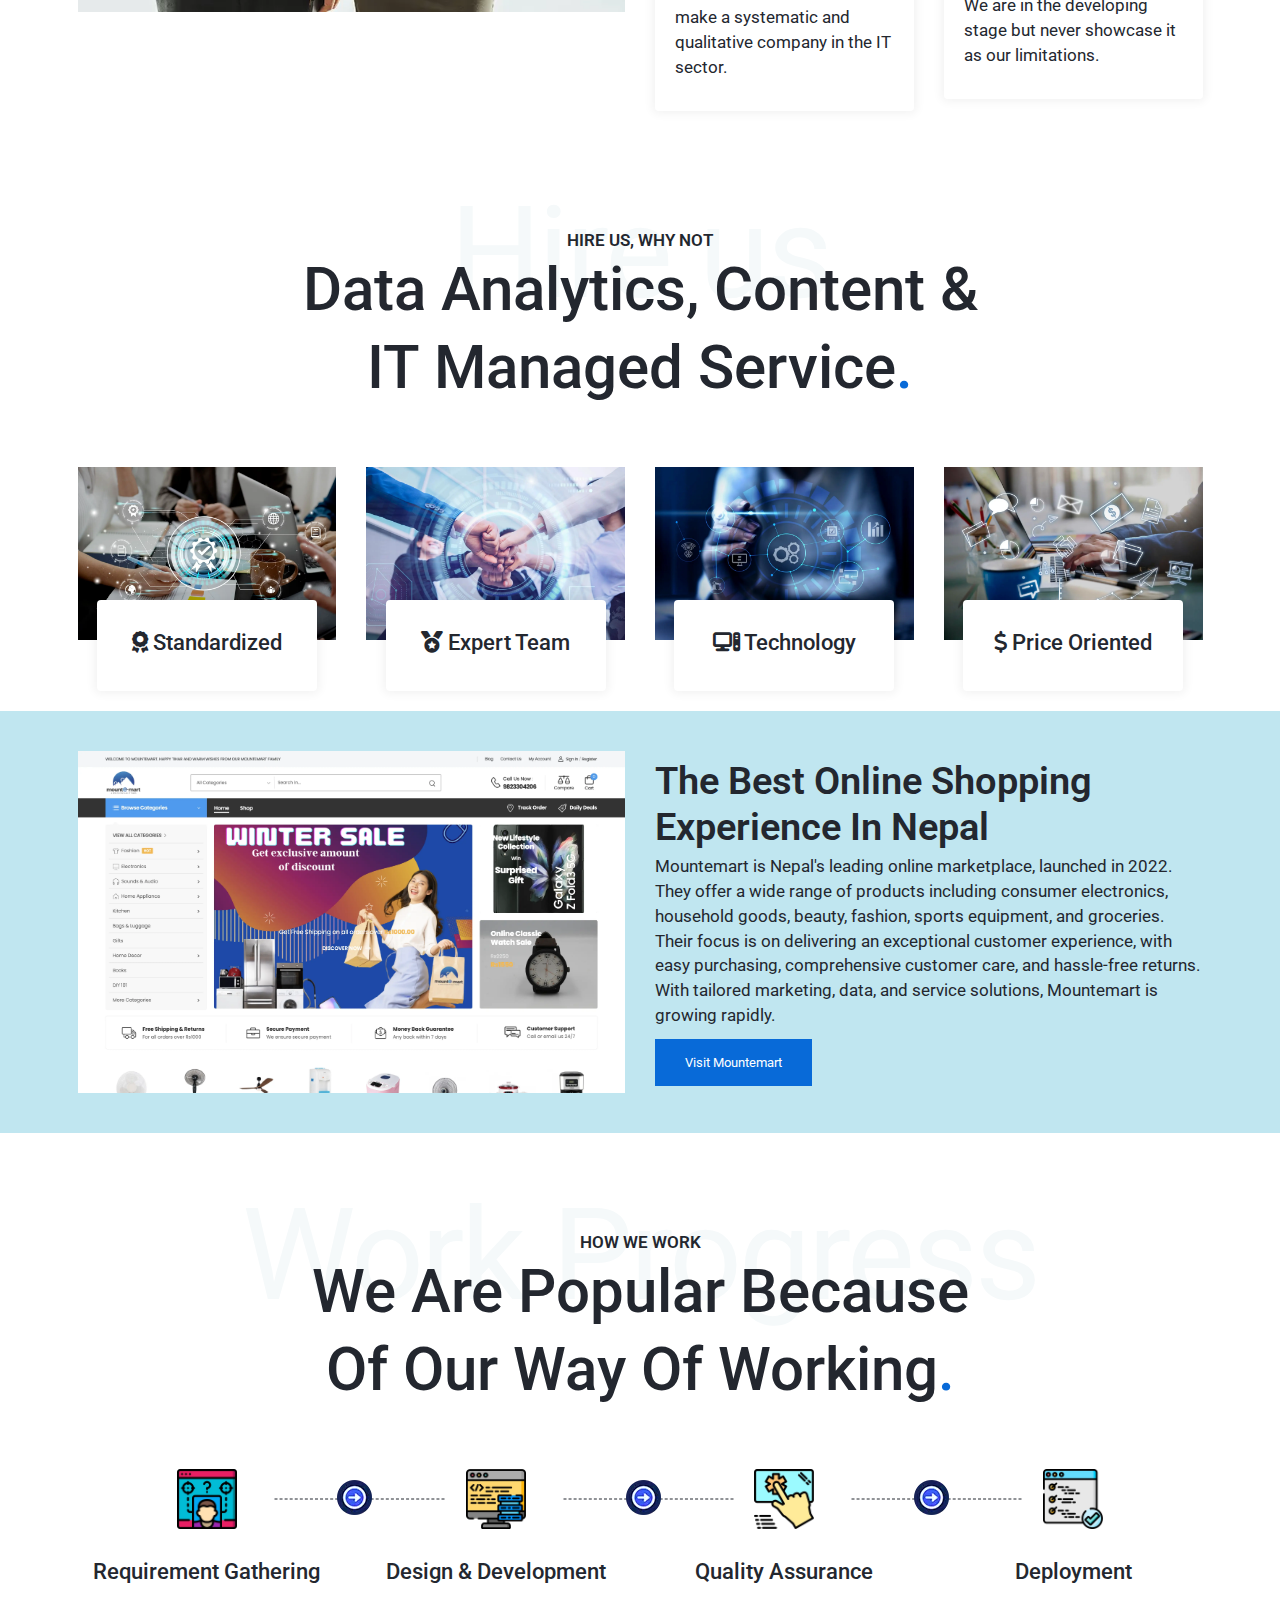
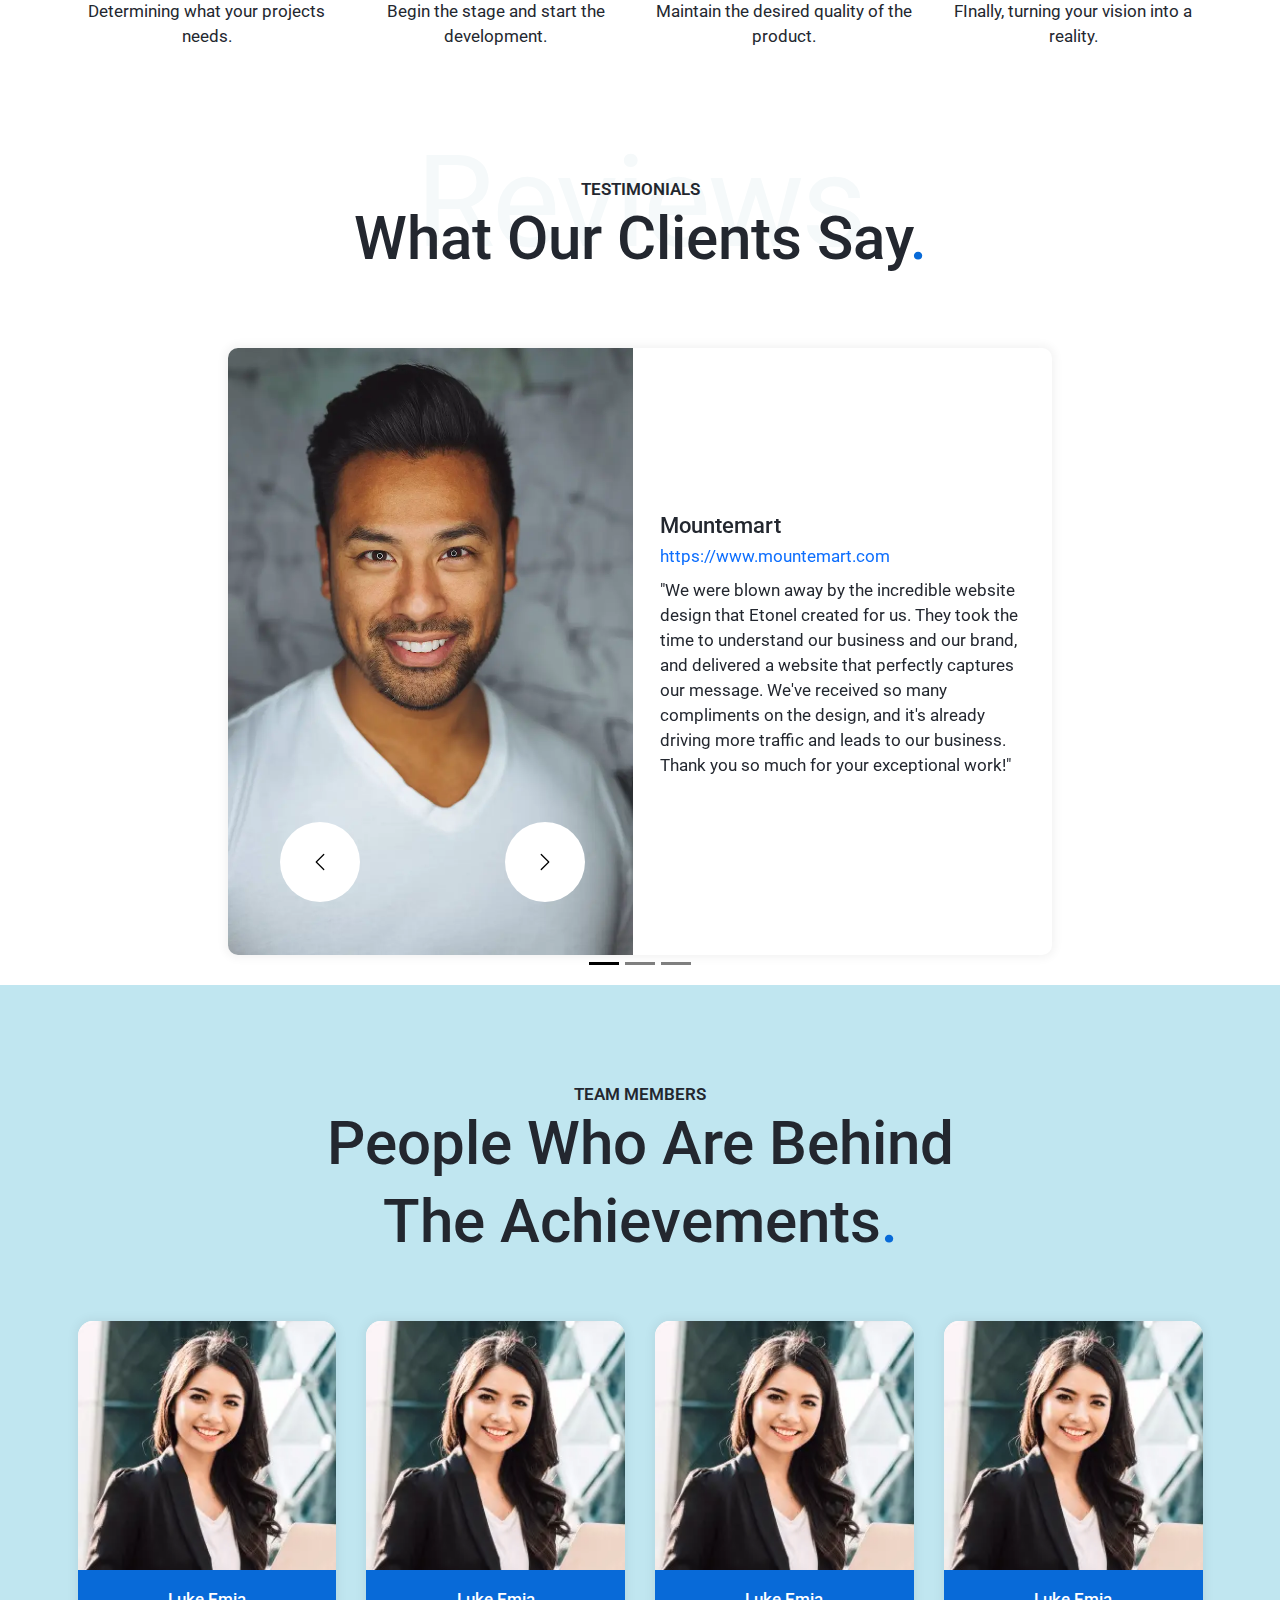
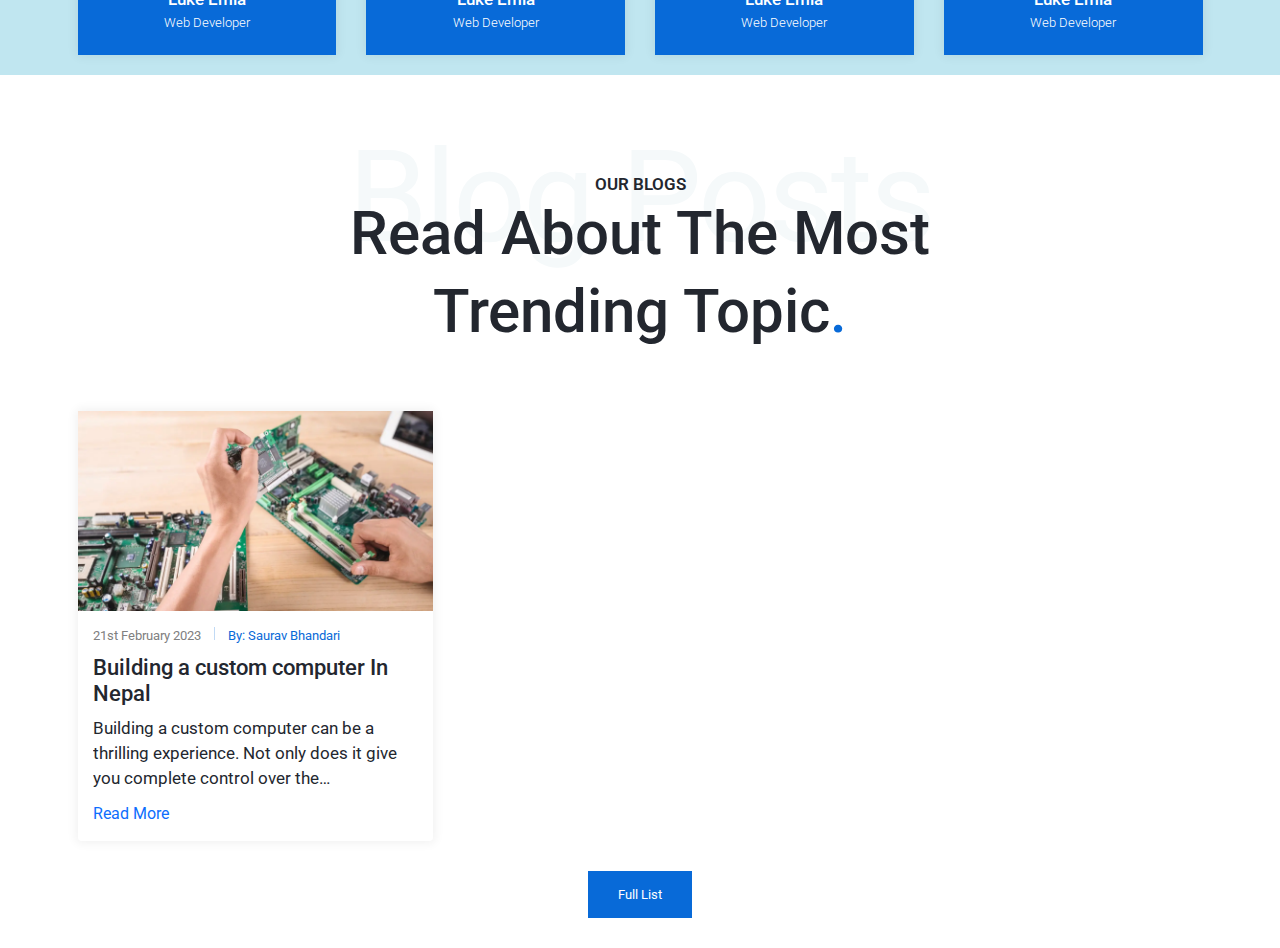
==== commit 35a774a5: "Added Canonical, meta tile and footer fix" ====
--- a/index.html
+++ b/index.html
@@ -4,7 +4,8 @@
     <meta charset="UTF-8" />
     <meta http-equiv="X-UA-Compatible" content="IE=edge" />
     <meta name="viewport" content="width=device-width, initial-scale=1.0" />
-    <title>Etonel</title>
+    <title>Etonel | Best IT Company in Nepal</title>
+    <link rel="canonical" href="https://www.etonel.com/" />
     <link
       rel="shortcut icon"
       href="./img/etonel-logo-temp.webp"
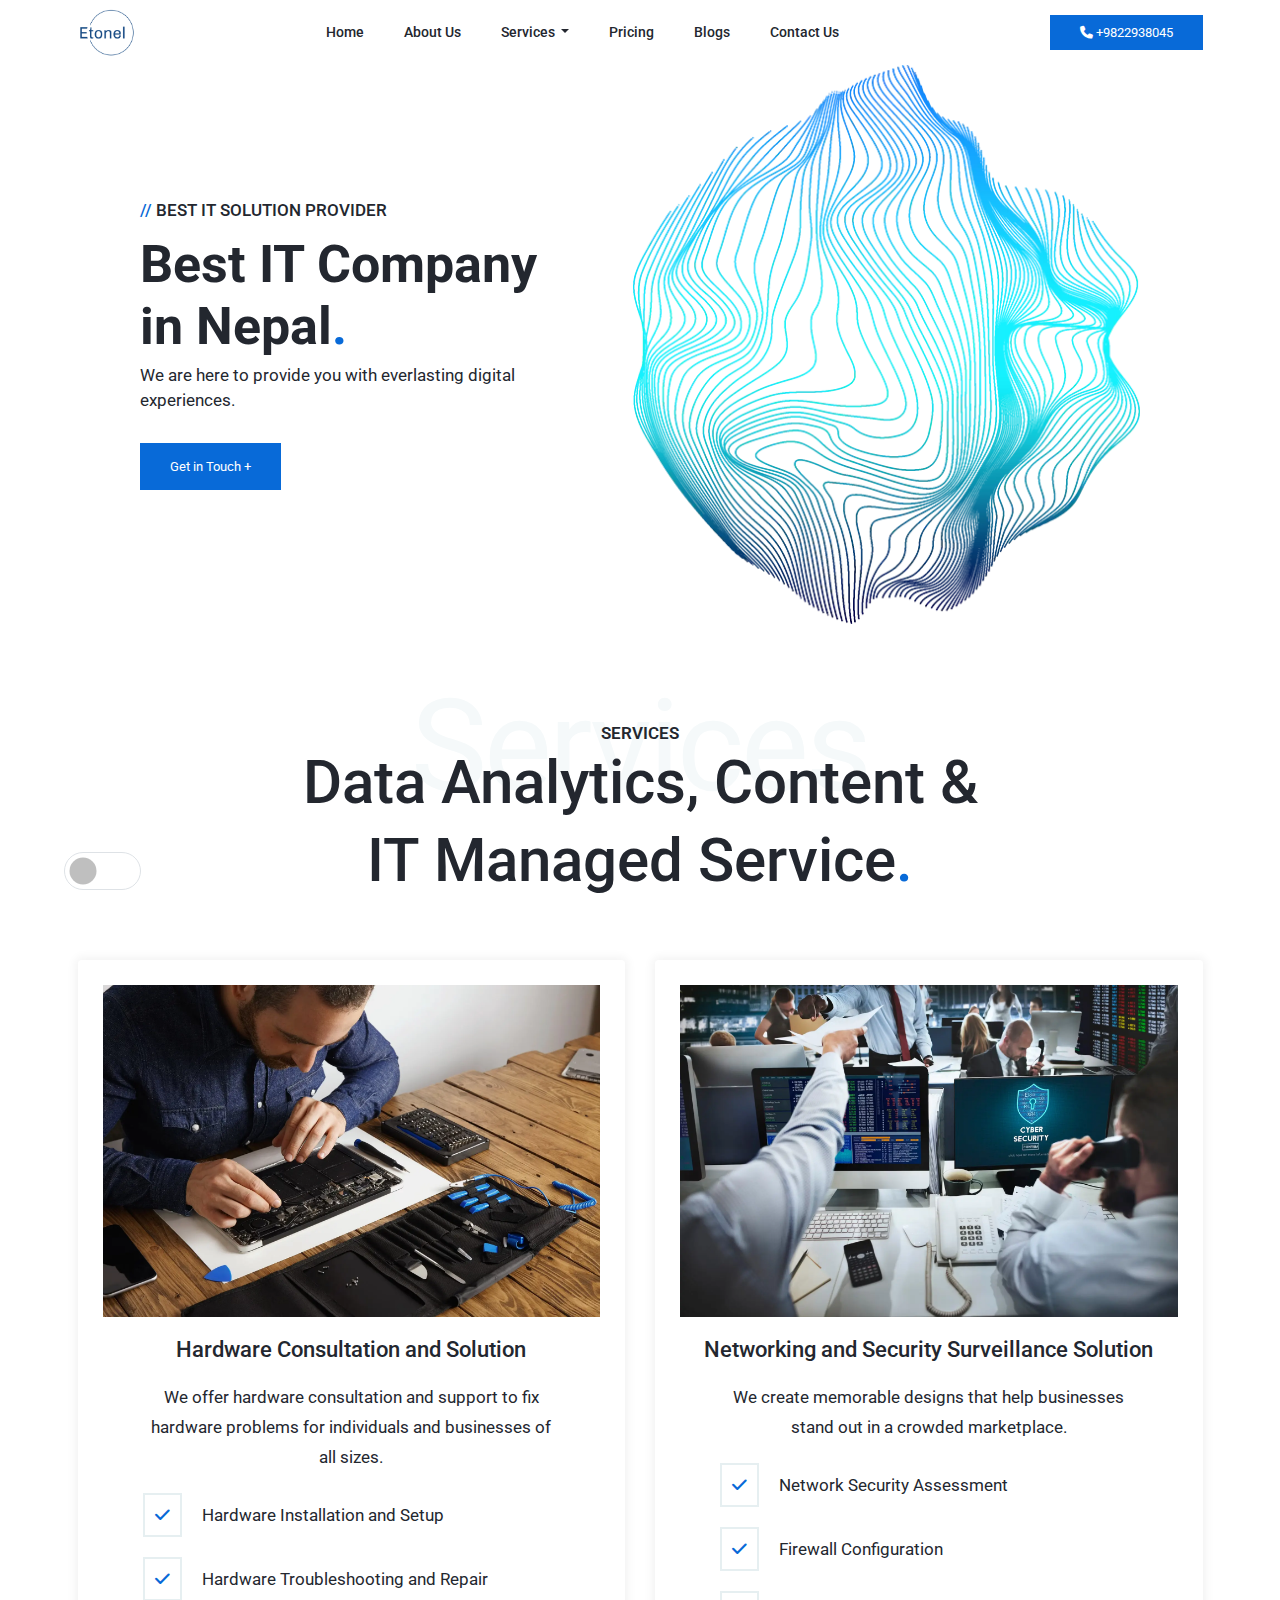
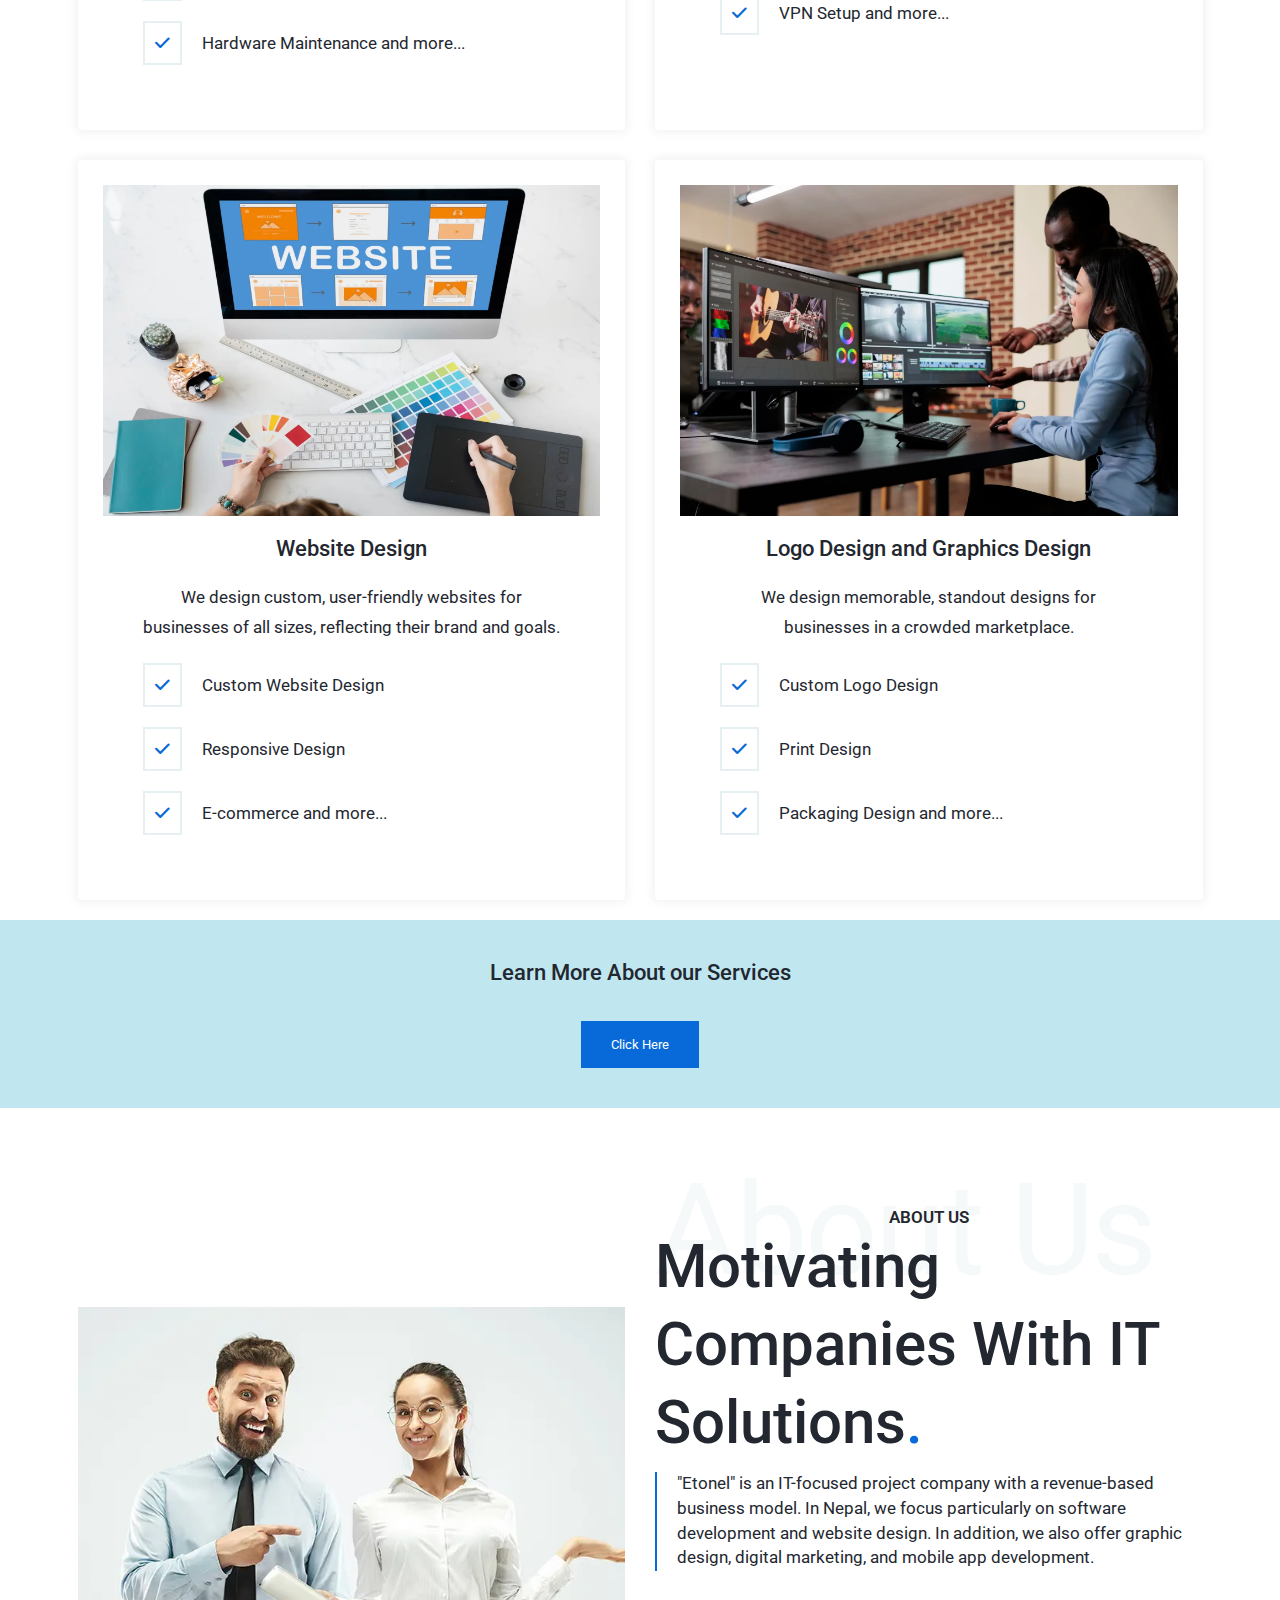
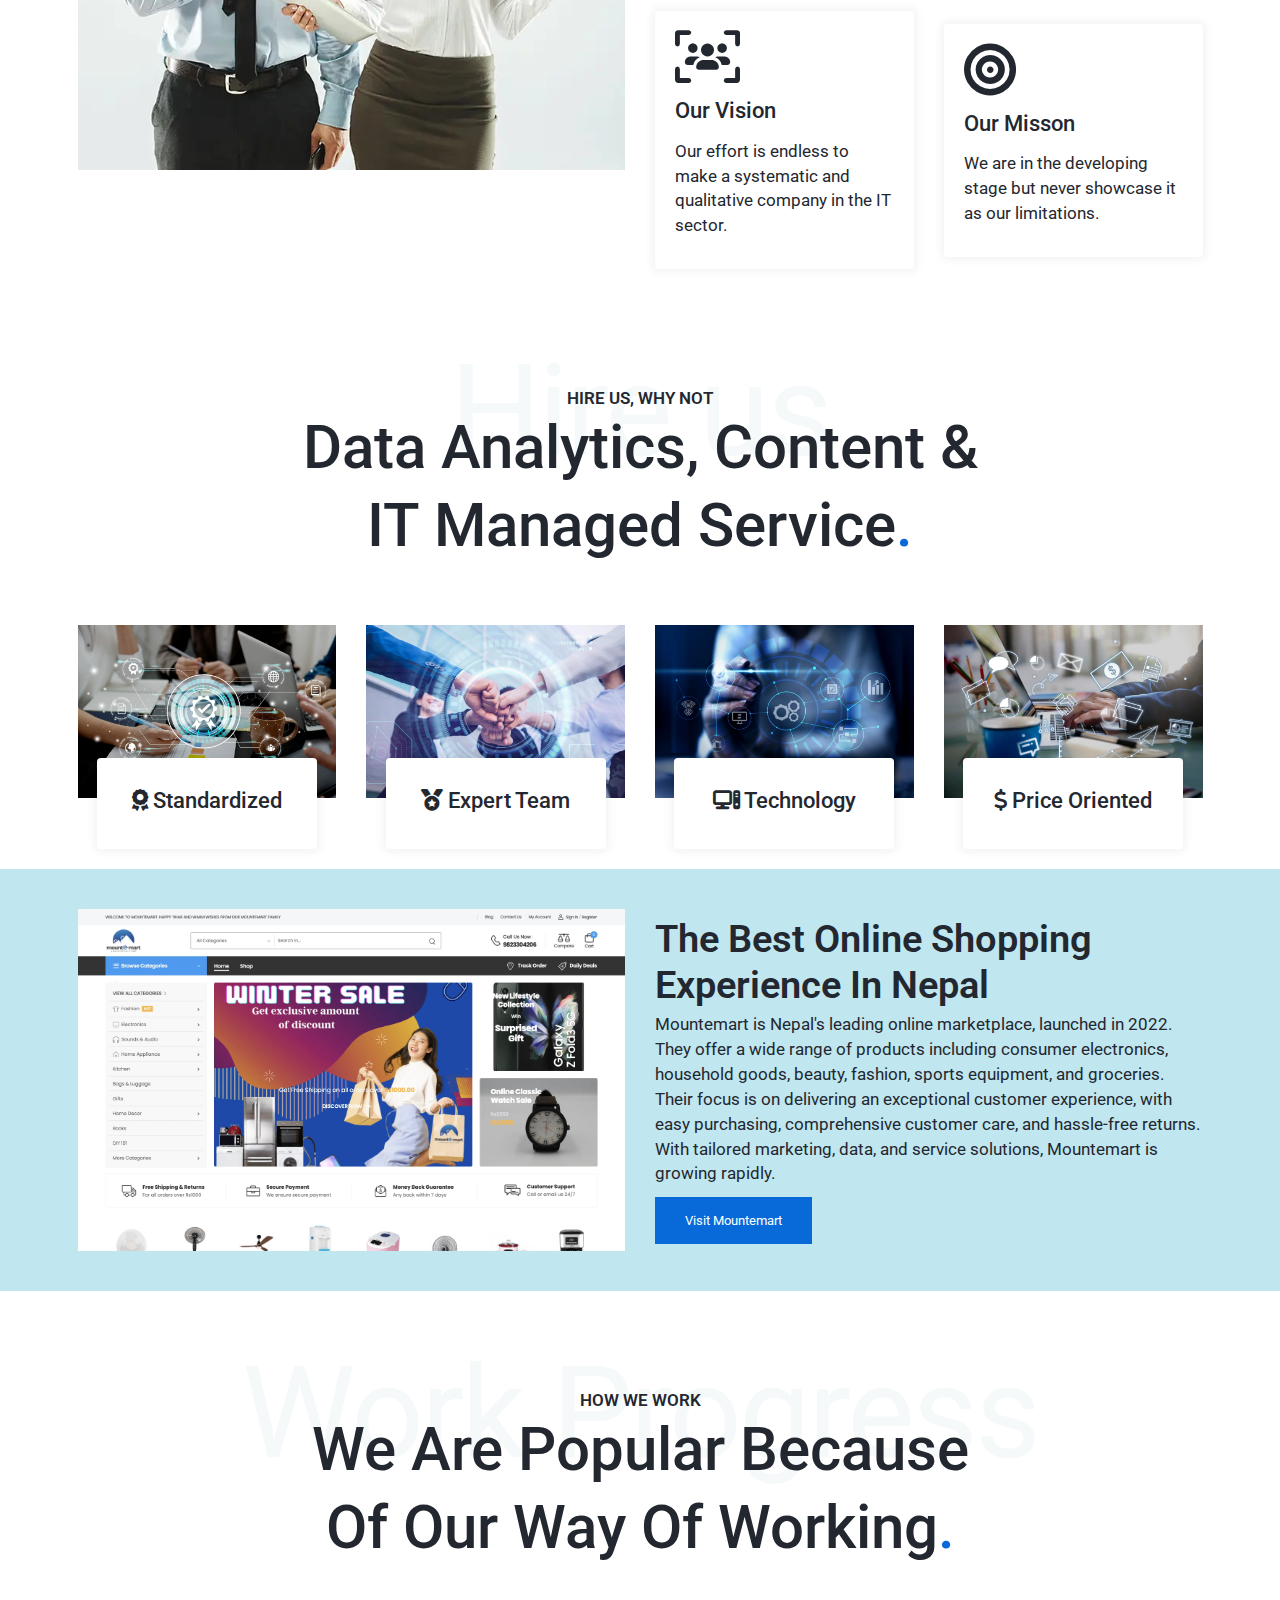
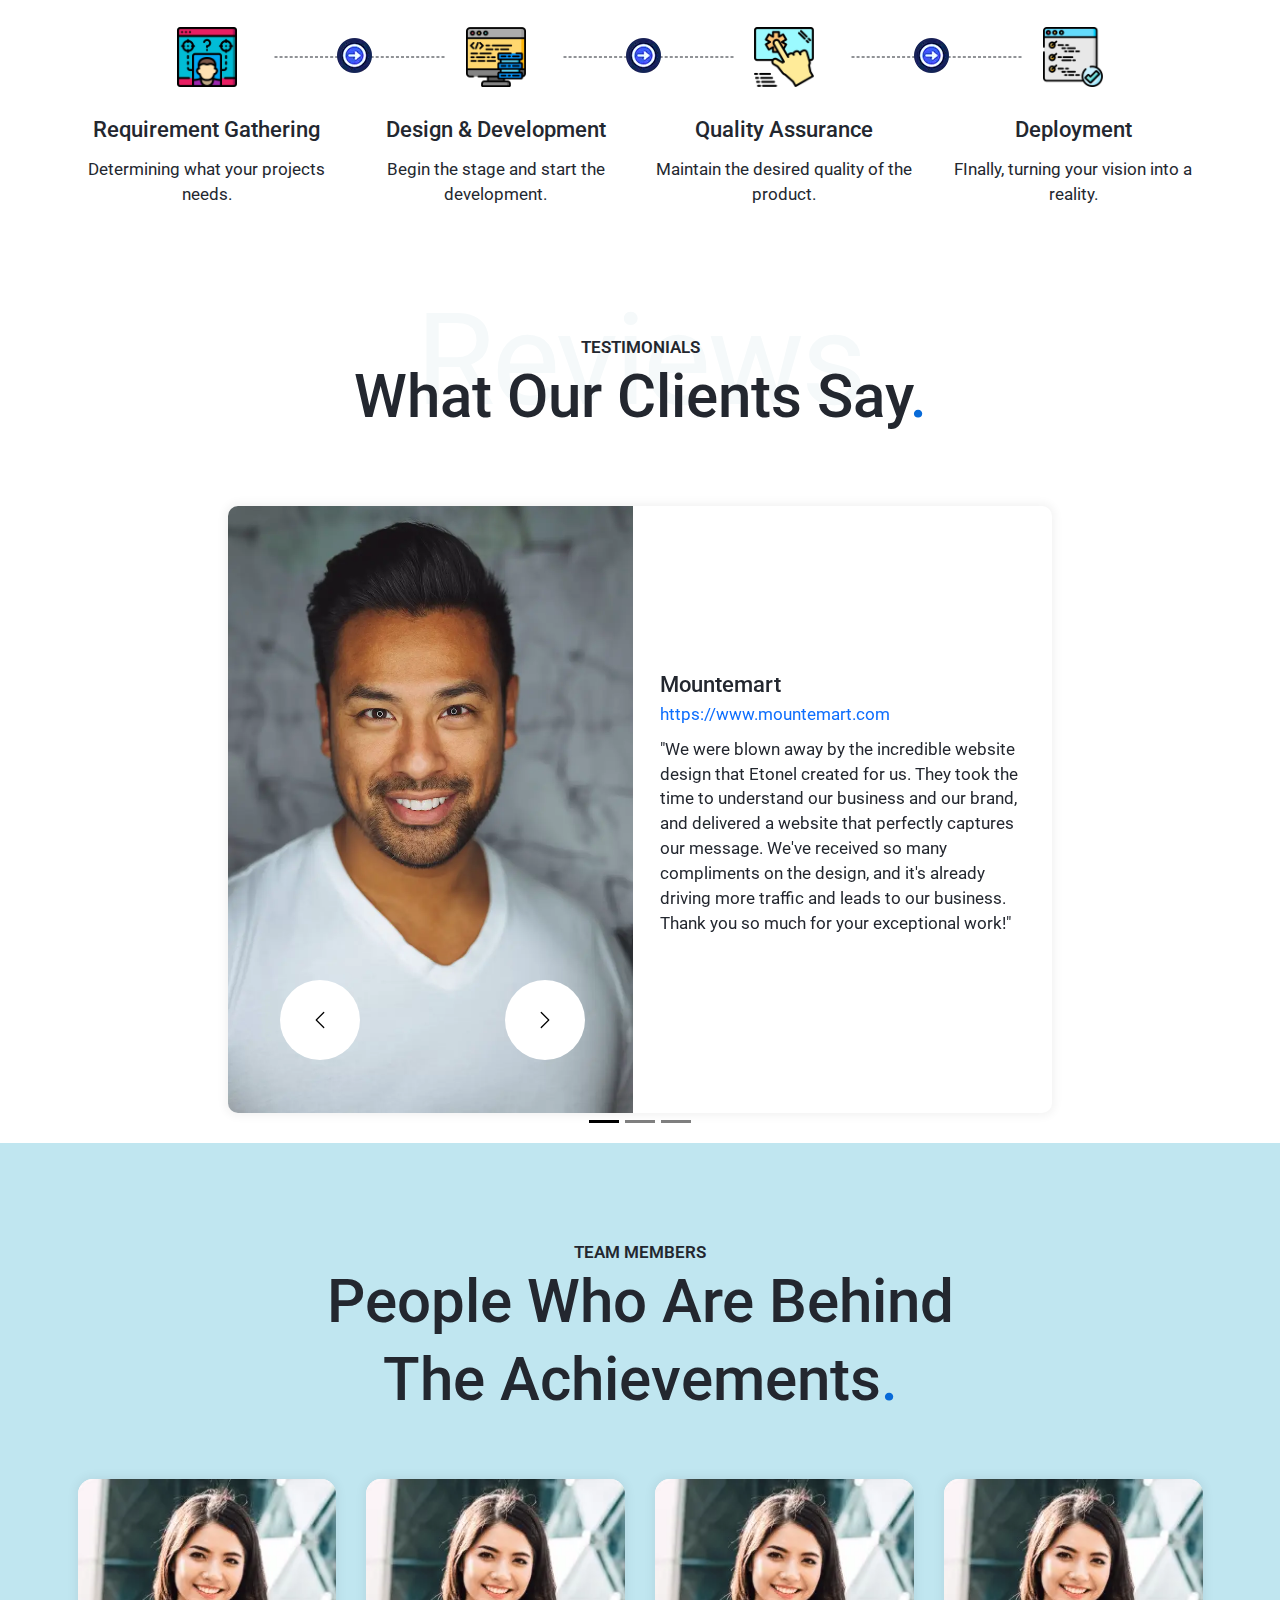
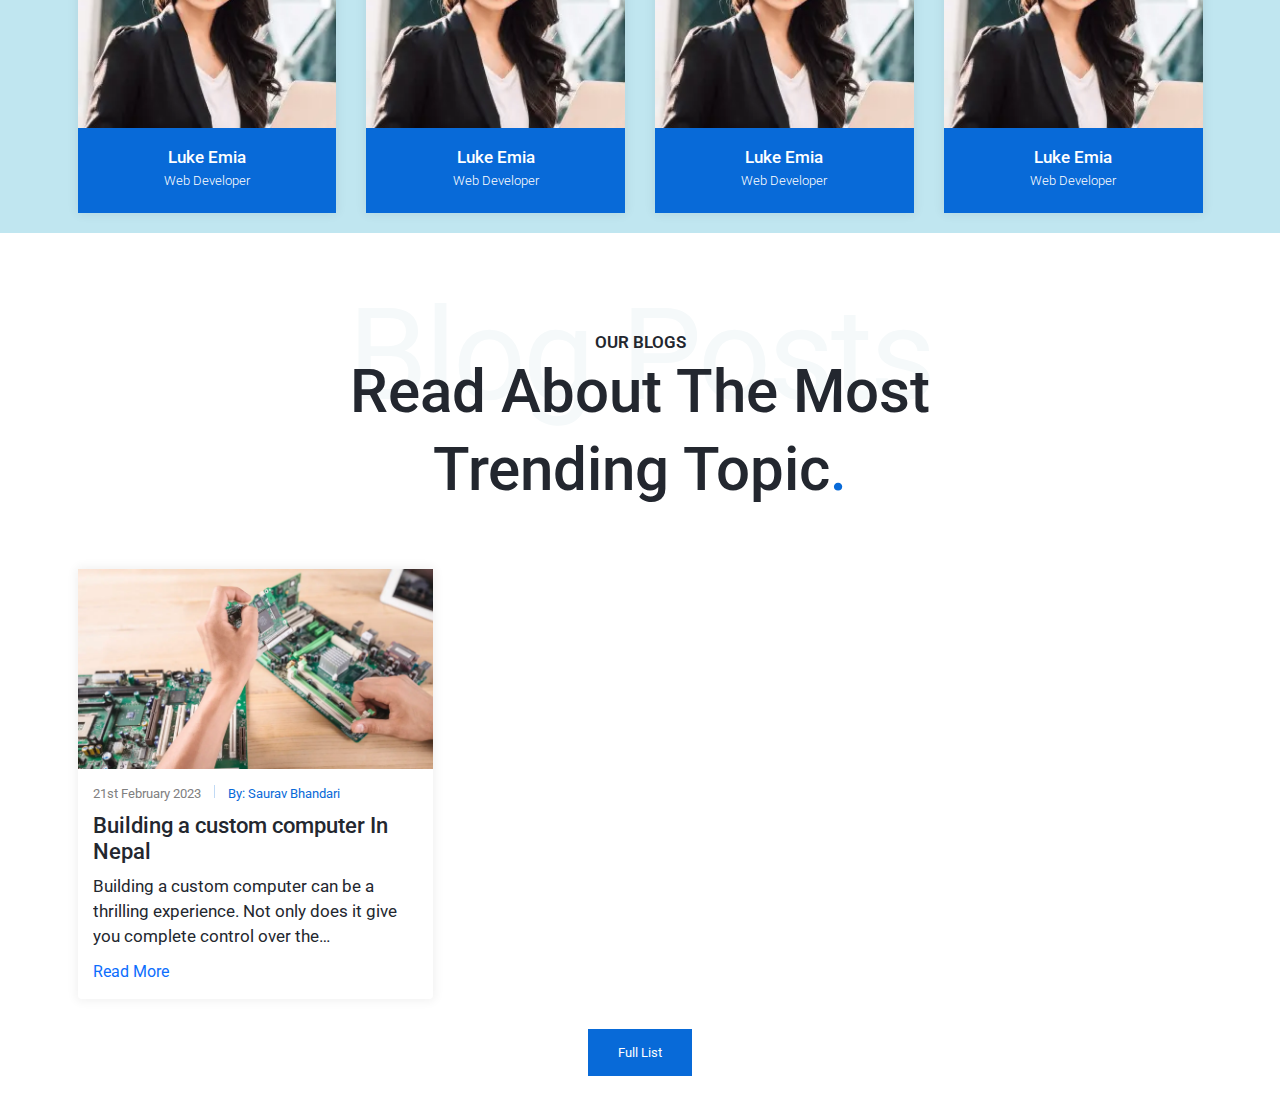
==== commit 5e7b7d4f: "Added Call to action" ====
--- a/index.html
+++ b/index.html
@@ -140,13 +140,13 @@
                 <div class="card-body">
                   <h3>Hardware Consultation and Solution</h3>
                   <p>
-                    Today, the term Information Technology (IT) has ballooned to
-                    encompass many aspects of computing and technology.
+                    We offer hardware consultation and support to fix hardware
+                    problems for individuals and businesses of all sizes.
                   </p>
                   <ul>
-                    <li>The Information Technology Umbrella</li>
-                    <li>Can Be Quite Large, Covering Many Fields</li>
-                    <li>IT Professionals Perform A Variety</li>
+                    <li>Hardware Installation and Setup</li>
+                    <li>Hardware Troubleshooting and Repair</li>
+                    <li>Hardware Maintenance and more...</li>
                   </ul>
                 </div>
               </div>
@@ -157,13 +157,13 @@
                 <div class="card-body">
                   <h3>Networking and Security Surveillance Solution</h3>
                   <p>
-                    Today, the term Information Technology (IT) has ballooned to
-                    encompass many aspects of computing and technology.
+                    We create memorable designs that help businesses stand out
+                    in a crowded marketplace.
                   </p>
                   <ul>
-                    <li>The Information Technology Umbrella</li>
-                    <li>Can Be Quite Large, Covering Many Fields</li>
-                    <li>IT Professionals Perform A Variety</li>
+                    <li>Network Security Assessment</li>
+                    <li>Firewall Configuration</li>
+                    <li>VPN Setup and more...</li>
                   </ul>
                 </div>
               </div>
@@ -174,13 +174,13 @@
                 <div class="card-body">
                   <h3>Website Design</h3>
                   <p>
-                    Today, the term Information Technology (IT) has ballooned to
-                    encompass many aspects of computing and technology.
+                    We design custom, user-friendly websites for businesses of
+                    all sizes, reflecting their brand and goals.
                   </p>
                   <ul>
-                    <li>The Information Technology Umbrella</li>
-                    <li>Can Be Quite Large, Covering Many Fields</li>
-                    <li>IT Professionals Perform A Variety</li>
+                    <li>Custom Website Design</li>
+                    <li>Responsive Design</li>
+                    <li>E-commerce and more...</li>
                   </ul>
                 </div>
               </div>
@@ -191,18 +191,24 @@
                 <div class="card-body">
                   <h3>Logo Design and Graphics Design</h3>
                   <p>
-                    Today, the term Information Technology (IT) has ballooned to
-                    encompass many aspects of computing and technology.
+                    We design memorable, standout designs for businesses in a
+                    crowded marketplace.
                   </p>
                   <ul>
-                    <li>The Information Technology Umbrella</li>
-                    <li>Can Be Quite Large, Covering Many Fields</li>
-                    <li>IT Professionals Perform A Variety</li>
+                    <li>Custom Logo Design</li>
+                    <li>Print Design</li>
+                    <li>Packaging Design and more...</li>
                   </ul>
                 </div>
               </div>
             </div>
           </div>
+        </div>
+      </section>
+      <section class="call-to-action">
+        <div class="container text-center">
+          <h3>Learn More About our Services</h3>
+          <a href="services.html" class="btn-all mt-5">Click Here</a>
         </div>
       </section>
       <section class="about-us">
@@ -328,7 +334,7 @@
           </div>
         </div>
       </section>
-      <section class="video">
+      <section class="call-to-action">
         <div class="container">
           <div
             class="row g-4 g-md-5 align-items-center row-cols-1 row-cols-lg-2"
--- a/styles/index.min.css
+++ b/styles/index.min.css
@@ -1 +1 @@
-.index .hero{padding:0;background:var(--background)}.index .hero .container .row{justify-content:space-around;align-items:center}@media(width >= 991px){.index .hero .container .row{padding:0px 4rem}}.index .hero .container .row p:first-of-type{font-weight:500}.index .hero .container .row p:nth-of-type(2){margin-bottom:3rem}.index .hero .container .row img{animation:rotating-image 100s linear infinite both}@keyframes rotating-image{0%{rotate:0deg}100%{rotate:360deg}}.index .service .card{padding:2.5rem;text-align:center;line-height:3rem;height:100%}.index .service .card p{margin:2rem}.index .service .card ul{list-style:none;text-align:left}.index .service .card ul li{margin-bottom:2rem;transition:background-color .5s}.index .service .card ul li:before{content:"";font-family:FontAwesome;display:inline-block;border:2px solid #e6eff1;text-align:center;color:var(--color-primary);padding:.5rem 1rem;margin-right:2rem}@media(width <= 576px){.index .service .card{padding:0rem}.index .service .card ul{padding-left:0rem}.index .service .card ul li{padding-left:0;margin-left:0}}.index .about-us .row{align-items:center}.index .about-us .row .section-heading{text-align:start;margin-bottom:1rem}.index .about-us .row .section-heading p:nth-of-type(2){width:100%}.index .about-us .row .col:nth-of-type(2)>p{border-left:2px solid var(--color-primary);padding-left:2rem}.index .about-us .row .col:nth-of-type(2) .row{margin-top:1rem}.index .about-us .row .col:nth-of-type(2) .row .card .card-body{padding:2rem;background-image:linear-gradient(90deg, var(--color-primary) 0, var(--color-primary) 95%);background-size:0 4px;background-repeat:no-repeat;background-position:left bottom;transition:background-size 1s ease}.index .about-us .row .col:nth-of-type(2) .row .card .card-body:hover{background-size:100% 4px}.index .about-us .row .col:nth-of-type(2) .row .card i{font-size:var(--h1-fontsize)}.index .about-us .row .col:nth-of-type(2) .row .card h3{margin:1.5rem 0}.index .hire-us .box-info{position:relative}.index .hire-us .box-info:hover .card::before{bottom:0;height:100%}.index .hire-us .box-info:hover .card h3{color:var(--clr-light)}.index .hire-us .box-info .card{position:relative;max-width:85%;margin:auto;padding:3rem;text-align:center;margin-top:-4rem;border-radius:4px;z-index:1}.index .hire-us .box-info .card::before{position:absolute;content:"";bottom:100%;left:0;right:0;background-color:var(--color-primary);overflow:hidden;width:100%;height:0;transition:.5s ease;z-index:-1}.index .hire-us .box-info .card h3{transition:color .5s ease-in-out}.index .hire-us .box-info .card .ok{position:absolute;width:3.5rem;height:3.5rem;background:var(--color-accent);color:var(--clr-light);border-radius:50%;line-height:3.5rem;text-align:center;left:50%;top:110%;transform:translate(-50%, -50%);opacity:0;transition:.3s}.index .hire-us .box-info:hover .ok{opacity:1;top:95%}.index .video{background-color:var(--color-secondary);padding:4rem 0}.index .work-progress .box-progress{text-align:center;position:relative}.index .work-progress .box-progress .icon{display:inline-block;width:60px;height:60px;line-height:56px;margin-bottom:30px;border-radius:3px;position:relative}.index .work-progress .box-progress .icon span{position:absolute;z-index:1}@media(width <= 991px){.index .work-progress .box-progress .icon span{display:none}}.index .work-progress .box-progress .icon span::before{content:"";position:absolute;content:"";height:170px;border-right:1px dashed var(--foreground);transform:rotate(90deg);top:-55px;left:122px;z-index:-1}.index .work-progress .box-progress .icon span img{max-width:100px;margin-left:100px;animation:leftani 5s linear infinite alternate none running}@keyframes leftani{0%{transform:translateX(0)}100%{transform:translateX(100%)}}.index .work-progress .box-progress .content h3{margin-bottom:1.5rem}.index .testimonials .carousel .carousel-indicators{bottom:-2rem}@media(min-width: 991px){.index .testimonials .carousel .carousel-inner{width:75%}.index .testimonials .carousel .carousel-control-prev,.index .testimonials .carousel .carousel-control-next{width:-moz-fit-content;width:fit-content;padding:3rem;opacity:1;top:auto;bottom:10%;border-radius:50%;background-color:#fff}.index .testimonials .carousel .carousel-control-prev{left:18%}.index .testimonials .carousel .carousel-control-next{left:38%}}.index .testimonials .carousel .carousel-inner{padding:1rem;margin:auto}.index .testimonials .carousel .carousel-inner .carousel-item{box-shadow:var(--card-box-shadow);border-radius:1rem}.index .testimonials .carousel .carousel-inner .carousel-item .row{align-items:center}.index .testimonials .carousel .carousel-inner .carousel-item .row .col:has(img) img{width:100%;border-top-left-radius:1rem;border-bottom-left-radius:1rem}.index .testimonials .carousel .carousel-inner .carousel-item .row .col:last-of-type{padding:1rem 2rem}@media(max-width: 576px){.index .testimonials .carousel .carousel-inner .carousel-item .row .col:has(img){order:1}.index .testimonials .carousel .carousel-inner .carousel-item .row .col:has(img) img{width:40%;border-radius:0;margin:auto}.index .testimonials .carousel .carousel-inner .carousel-item .row .col:last-of-type{order:0}.index .testimonials .carousel .carousel-control-prev,.index .testimonials .carousel .carousel-control-next{display:none}}.index .portfolio .button-group{text-align:center;margin-bottom:2rem}.index .portfolio .button-group .button{border:none;font-size:var(--h3-fontsize);background-color:var(--background);color:var(--foreground);margin-right:2rem}.index .portfolio .button-group .button:last-of-type{margin-right:0rem}.index .portfolio .button-group .is-checked{font-weight:500;border-bottom:.4rem solid var(--color-primary);color:var(--color-primary)}.index .portfolio .row .col{margin-bottom:1.5rem}.index .portfolio .row .col .card{position:relative;height:100%}.index .portfolio .row .col .card h3+p{display:-webkit-box;-webkit-line-clamp:3;-webkit-box-orient:vertical;overflow:hidden}.index .team-members{background-color:var(--color-secondary)}.index .team-members .card{border-top-left-radius:1.5rem;border-top-right-radius:1.5rem}.index .team-members .card:hover .card-image .social{visibility:visible;opacity:.95;bottom:0}.index .team-members .card .card-image{position:relative}.index .team-members .card .card-image img{border-top-left-radius:1.5rem;border-top-right-radius:1.5rem;width:100%;z-index:0}.index .team-members .card .card-image .social{position:absolute;text-align:center;list-style:none;margin:0;padding:1rem 0;z-index:3;bottom:-10rem;transition:.5s;width:100%;left:0;background-color:var(--color-accent);visibility:hidden;opacity:0}.index .team-members .card .card-image .social li{display:inline-block;margin:0 .5rem;background-color:var(--clr-light);padding:1rem;border-radius:50%;width:4rem;height:4rem;line-height:var(--social-icon-fontsize)}.index .team-members .card .card-image .social li i{font-size:var(--social-icon-fontsize);color:var(--color-primary)}.index .team-members .card:hover .card-body::before{bottom:0%;height:100%}.index .team-members .card .card-body{position:relative;background:var(--color-primary);text-align:center;padding:2rem;z-index:0}.index .team-members .card .card-body::before{position:absolute;content:"";bottom:0;left:0;right:0;background-color:var(--color-accent);overflow:hidden;width:100%;height:0;transition:.5s ease;z-index:-1}.index .team-members .card .card-body h3{font-size:var(--p-h4-fontsize);color:var(--clr-light);transition:.5s ease}.index .team-members .card .card-body h4{font-size:var(--h6-fontsize);transition:.5s ease;color:#fff;font-weight:300}.index .blogs .card .card-body{background:linear-gradient(var(--color-primary) 0 0) no-repeat,linear-gradient(var(--color-primary) 0 0) no-repeat;background-size:4px 0%,4px 0%;background-position:left bottom,top right;transition:background-size 1s;padding:1.5rem}.index .blogs .card .card-body:hover{background-size:4px 100%,4px 100%}.index .blogs .card .card-body p:first-of-type{color:gray;font-size:var(--h6-fontsize)}.index .blogs .card .card-body p:first-of-type .vr{margin:0 1rem}.index .blogs .card .card-body h3{margin-bottom:1rem}.index .blogs .card .card-body p:nth-of-type(2){display:-webkit-box;-webkit-line-clamp:3;-webkit-box-orient:vertical;overflow:hidden}/*# sourceMappingURL=index.min.css.map */+.index .hero{padding:0;background:var(--background)}.index .hero .container .row{justify-content:space-around;align-items:center}@media(width >= 991px){.index .hero .container .row{padding:0px 4rem}}.index .hero .container .row p:first-of-type{font-weight:500}.index .hero .container .row p:nth-of-type(2){margin-bottom:3rem}.index .hero .container .row img{animation:rotating-image 100s linear infinite both}@keyframes rotating-image{0%{rotate:0deg}100%{rotate:360deg}}.index .service .card{padding:2.5rem;text-align:center;line-height:3rem;height:100%}.index .service .card p{margin:2rem}.index .service .card ul{list-style:none;text-align:left}.index .service .card ul li{margin-bottom:2rem;transition:background-color .5s}.index .service .card ul li:before{content:"";font-family:FontAwesome;display:inline-block;border:2px solid #e6eff1;text-align:center;color:var(--color-primary);padding:.5rem 1rem;margin-right:2rem}@media(width <= 576px){.index .service .card{padding:0rem}.index .service .card ul{padding-left:0rem}.index .service .card ul li{padding-left:0;margin-left:0}}.index .about-us .row{align-items:center}.index .about-us .row .section-heading{text-align:start;margin-bottom:1rem}.index .about-us .row .section-heading p:nth-of-type(2){width:100%}.index .about-us .row .col:nth-of-type(2)>p{border-left:2px solid var(--color-primary);padding-left:2rem}.index .about-us .row .col:nth-of-type(2) .row{margin-top:1rem}.index .about-us .row .col:nth-of-type(2) .row .card .card-body{padding:2rem;background-image:linear-gradient(90deg, var(--color-primary) 0, var(--color-primary) 95%);background-size:0 4px;background-repeat:no-repeat;background-position:left bottom;transition:background-size 1s ease}.index .about-us .row .col:nth-of-type(2) .row .card .card-body:hover{background-size:100% 4px}.index .about-us .row .col:nth-of-type(2) .row .card i{font-size:var(--h1-fontsize)}.index .about-us .row .col:nth-of-type(2) .row .card h3{margin:1.5rem 0}.index .hire-us .box-info{position:relative}.index .hire-us .box-info:hover .card::before{bottom:0;height:100%}.index .hire-us .box-info:hover .card h3{color:var(--clr-light)}.index .hire-us .box-info .card{position:relative;max-width:85%;margin:auto;padding:3rem;text-align:center;margin-top:-4rem;border-radius:4px;z-index:1}.index .hire-us .box-info .card::before{position:absolute;content:"";bottom:100%;left:0;right:0;background-color:var(--color-primary);overflow:hidden;width:100%;height:0;transition:.5s ease;z-index:-1}.index .hire-us .box-info .card h3{transition:color .5s ease-in-out}.index .hire-us .box-info .card .ok{position:absolute;width:3.5rem;height:3.5rem;background:var(--color-accent);color:var(--clr-light);border-radius:50%;line-height:3.5rem;text-align:center;left:50%;top:110%;transform:translate(-50%, -50%);opacity:0;transition:.3s}.index .hire-us .box-info:hover .ok{opacity:1;top:95%}.index .call-to-action{background-color:var(--color-secondary);padding:4rem 0}.index .work-progress .box-progress{text-align:center;position:relative}.index .work-progress .box-progress .icon{display:inline-block;width:60px;height:60px;line-height:56px;margin-bottom:30px;border-radius:3px;position:relative}.index .work-progress .box-progress .icon span{position:absolute;z-index:1}@media(width <= 991px){.index .work-progress .box-progress .icon span{display:none}}.index .work-progress .box-progress .icon span::before{content:"";position:absolute;content:"";height:170px;border-right:1px dashed var(--foreground);transform:rotate(90deg);top:-55px;left:122px;z-index:-1}.index .work-progress .box-progress .icon span img{max-width:100px;margin-left:100px;animation:leftani 5s linear infinite alternate none running}@keyframes leftani{0%{transform:translateX(0)}100%{transform:translateX(100%)}}.index .work-progress .box-progress .content h3{margin-bottom:1.5rem}.index .testimonials .carousel .carousel-indicators{bottom:-2rem}@media(min-width: 991px){.index .testimonials .carousel .carousel-inner{width:75%}.index .testimonials .carousel .carousel-control-prev,.index .testimonials .carousel .carousel-control-next{width:-moz-fit-content;width:fit-content;padding:3rem;opacity:1;top:auto;bottom:10%;border-radius:50%;background-color:#fff}.index .testimonials .carousel .carousel-control-prev{left:18%}.index .testimonials .carousel .carousel-control-next{left:38%}}.index .testimonials .carousel .carousel-inner{padding:1rem;margin:auto}.index .testimonials .carousel .carousel-inner .carousel-item{box-shadow:var(--card-box-shadow);border-radius:1rem}.index .testimonials .carousel .carousel-inner .carousel-item .row{align-items:center}.index .testimonials .carousel .carousel-inner .carousel-item .row .col:has(img) img{width:100%;border-top-left-radius:1rem;border-bottom-left-radius:1rem}.index .testimonials .carousel .carousel-inner .carousel-item .row .col:last-of-type{padding:1rem 2rem}@media(max-width: 576px){.index .testimonials .carousel .carousel-inner .carousel-item .row .col:has(img){order:1}.index .testimonials .carousel .carousel-inner .carousel-item .row .col:has(img) img{width:40%;border-radius:0;margin:auto}.index .testimonials .carousel .carousel-inner .carousel-item .row .col:last-of-type{order:0}.index .testimonials .carousel .carousel-control-prev,.index .testimonials .carousel .carousel-control-next{display:none}}.index .portfolio .button-group{text-align:center;margin-bottom:2rem}.index .portfolio .button-group .button{border:none;font-size:var(--h3-fontsize);background-color:var(--background);color:var(--foreground);margin-right:2rem}.index .portfolio .button-group .button:last-of-type{margin-right:0rem}.index .portfolio .button-group .is-checked{font-weight:500;border-bottom:.4rem solid var(--color-primary);color:var(--color-primary)}.index .portfolio .row .col{margin-bottom:1.5rem}.index .portfolio .row .col .card{position:relative;height:100%}.index .portfolio .row .col .card h3+p{display:-webkit-box;-webkit-line-clamp:3;-webkit-box-orient:vertical;overflow:hidden}.index .team-members{background-color:var(--color-secondary)}.index .team-members .card{border-top-left-radius:1.5rem;border-top-right-radius:1.5rem}.index .team-members .card:hover .card-image .social{visibility:visible;opacity:.95;bottom:0}.index .team-members .card .card-image{position:relative}.index .team-members .card .card-image img{border-top-left-radius:1.5rem;border-top-right-radius:1.5rem;width:100%;z-index:0}.index .team-members .card .card-image .social{position:absolute;text-align:center;list-style:none;margin:0;padding:1rem 0;z-index:3;bottom:-10rem;transition:.5s;width:100%;left:0;background-color:var(--color-accent);visibility:hidden;opacity:0}.index .team-members .card .card-image .social li{display:inline-block;margin:0 .5rem;background-color:var(--clr-light);padding:1rem;border-radius:50%;width:4rem;height:4rem;line-height:var(--social-icon-fontsize)}.index .team-members .card .card-image .social li i{font-size:var(--social-icon-fontsize);color:var(--color-primary)}.index .team-members .card:hover .card-body::before{bottom:0%;height:100%}.index .team-members .card .card-body{position:relative;background:var(--color-primary);text-align:center;padding:2rem;z-index:0}.index .team-members .card .card-body::before{position:absolute;content:"";bottom:0;left:0;right:0;background-color:var(--color-accent);overflow:hidden;width:100%;height:0;transition:.5s ease;z-index:-1}.index .team-members .card .card-body h3{font-size:var(--p-h4-fontsize);color:var(--clr-light);transition:.5s ease}.index .team-members .card .card-body h4{font-size:var(--h6-fontsize);transition:.5s ease;color:#fff;font-weight:300}.index .blogs .card .card-body{background:linear-gradient(var(--color-primary) 0 0) no-repeat,linear-gradient(var(--color-primary) 0 0) no-repeat;background-size:4px 0%,4px 0%;background-position:left bottom,top right;transition:background-size 1s;padding:1.5rem}.index .blogs .card .card-body:hover{background-size:4px 100%,4px 100%}.index .blogs .card .card-body p:first-of-type{color:gray;font-size:var(--h6-fontsize)}.index .blogs .card .card-body p:first-of-type .vr{margin:0 1rem}.index .blogs .card .card-body h3{margin-bottom:1rem}.index .blogs .card .card-body p:nth-of-type(2){display:-webkit-box;-webkit-line-clamp:3;-webkit-box-orient:vertical;overflow:hidden}/*# sourceMappingURL=index.min.css.map */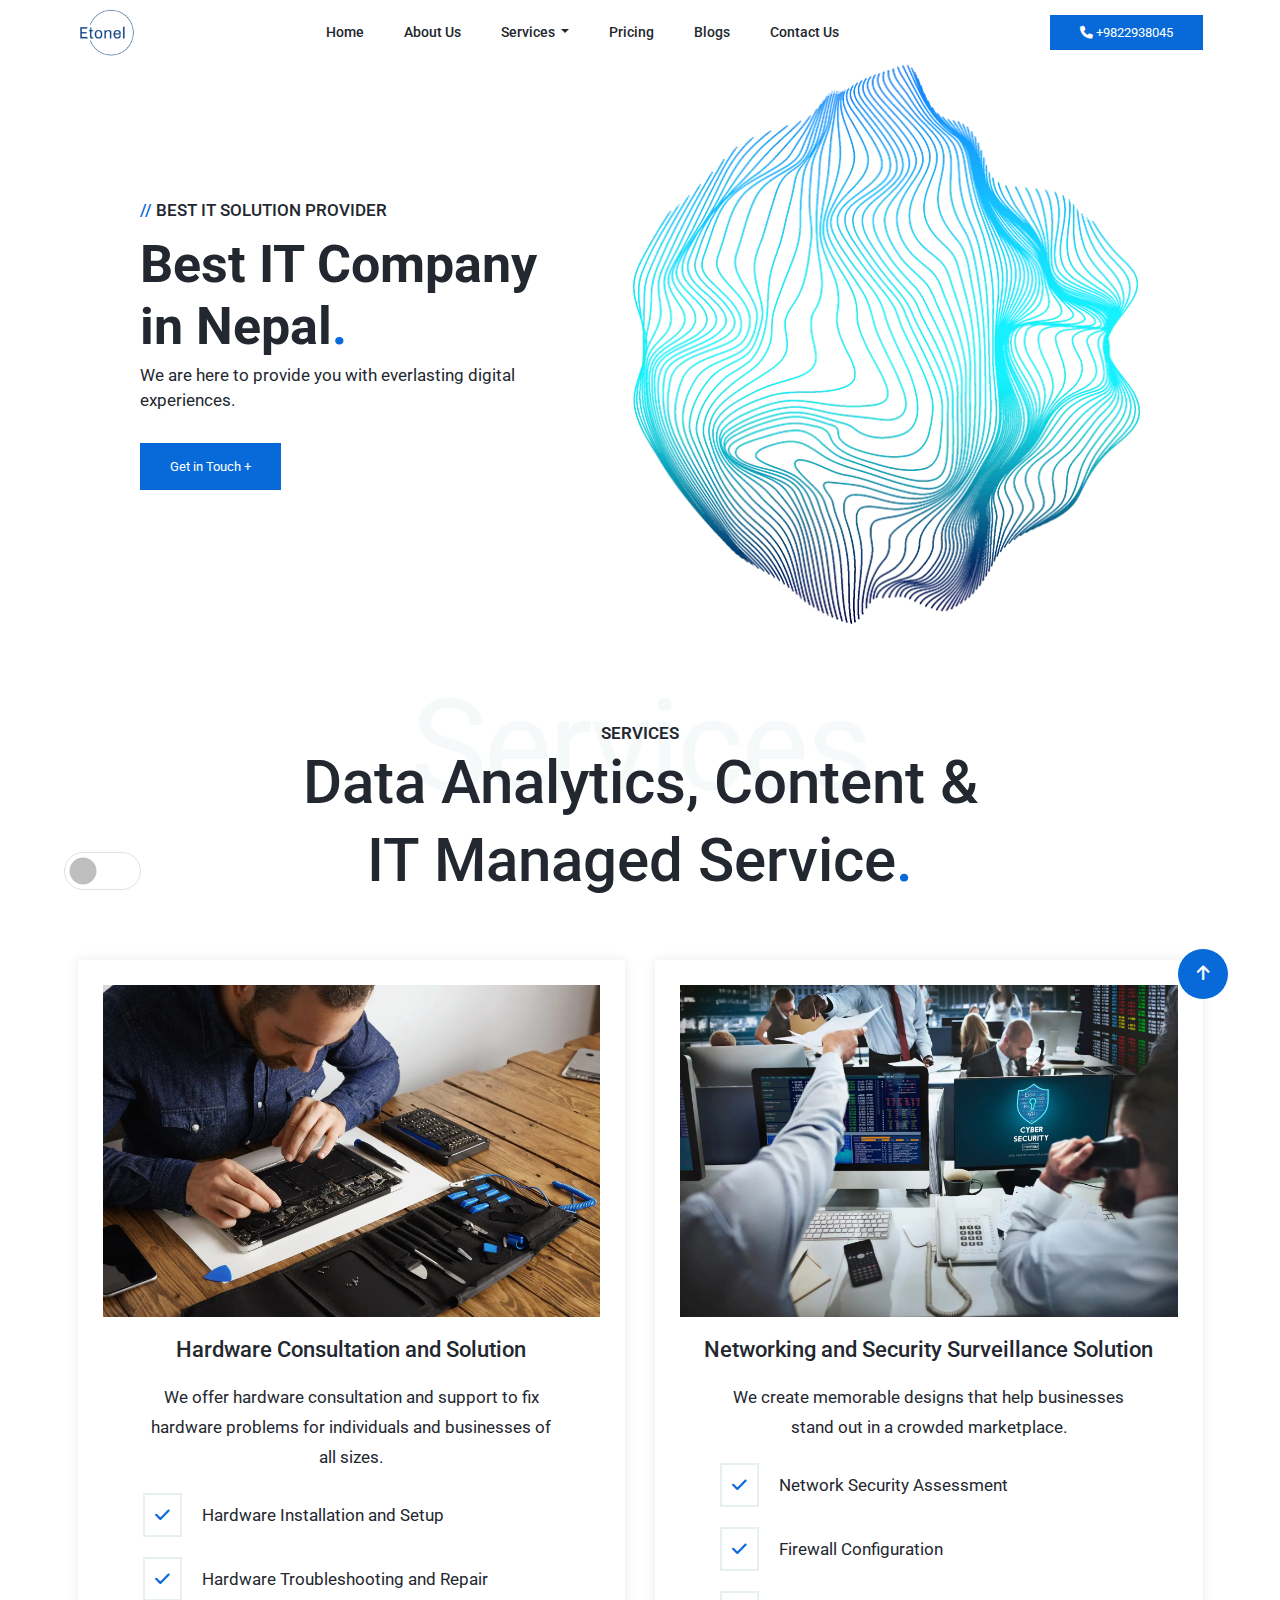
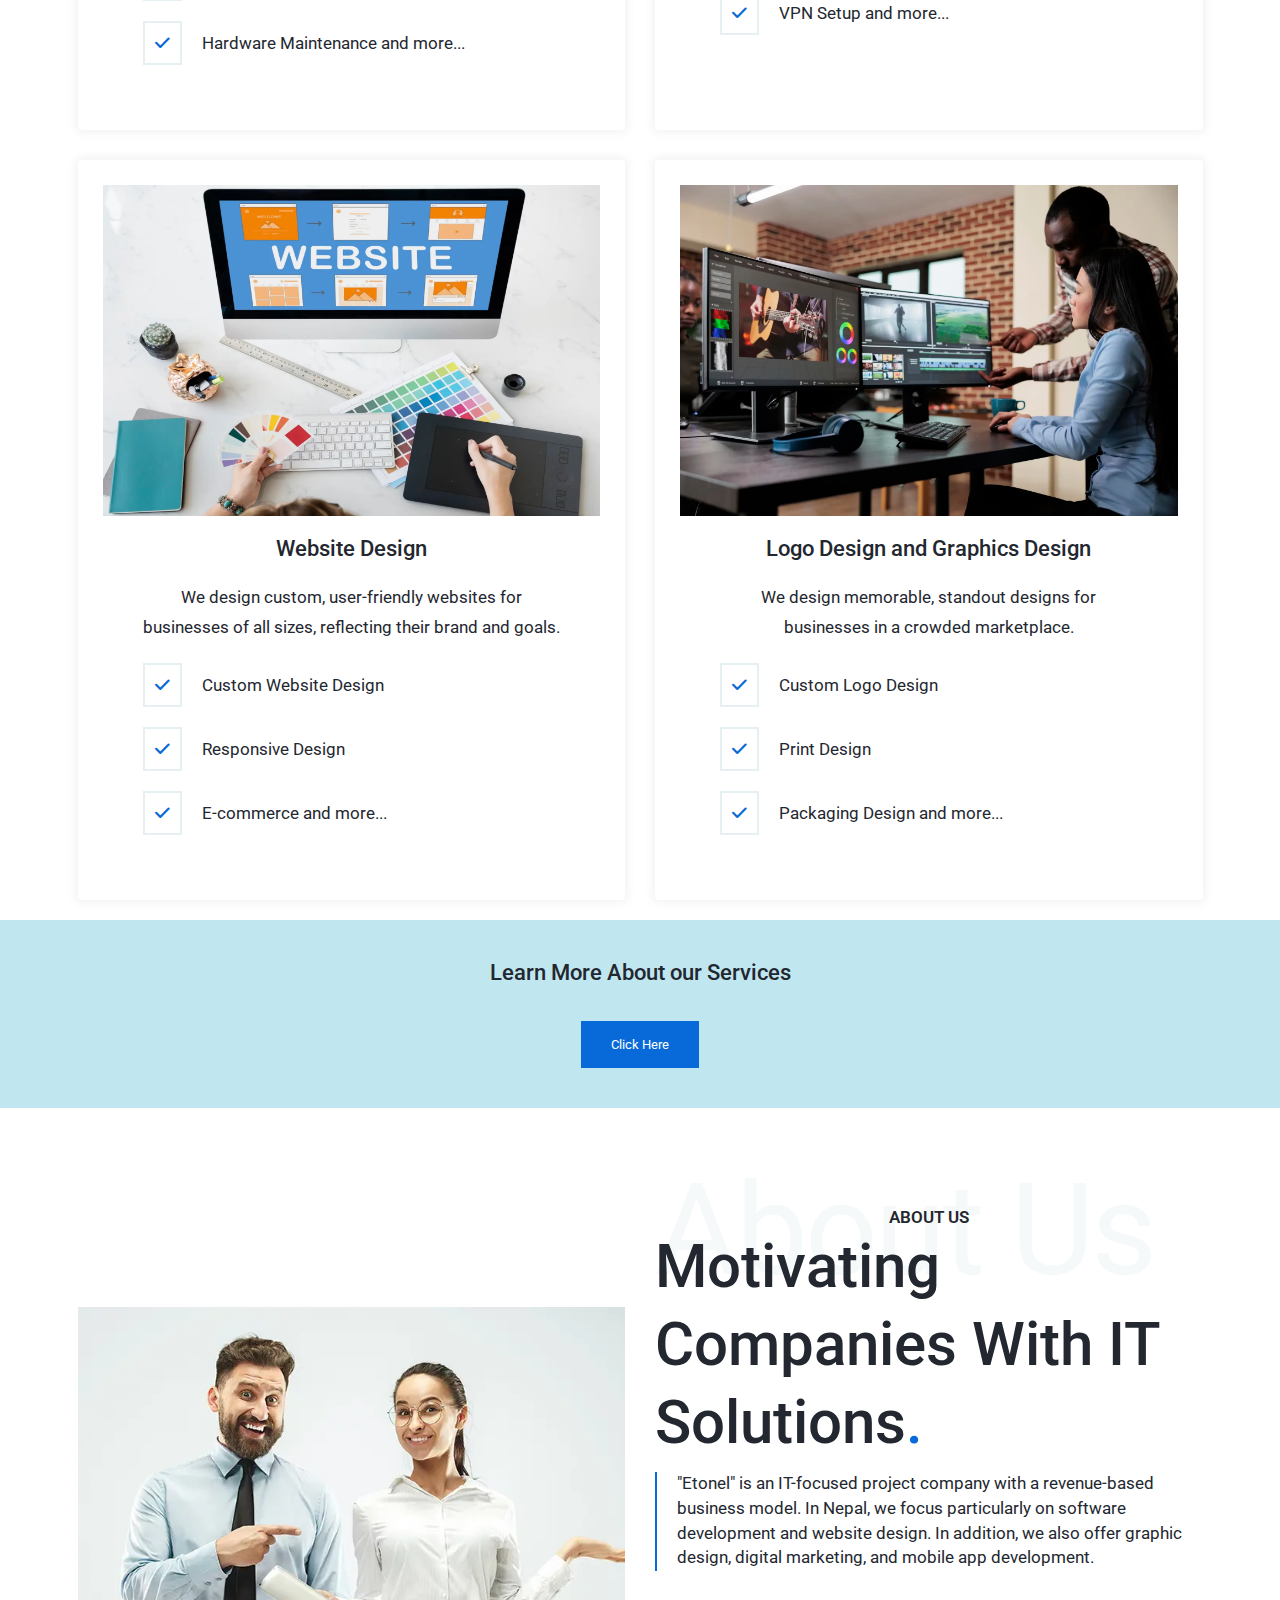
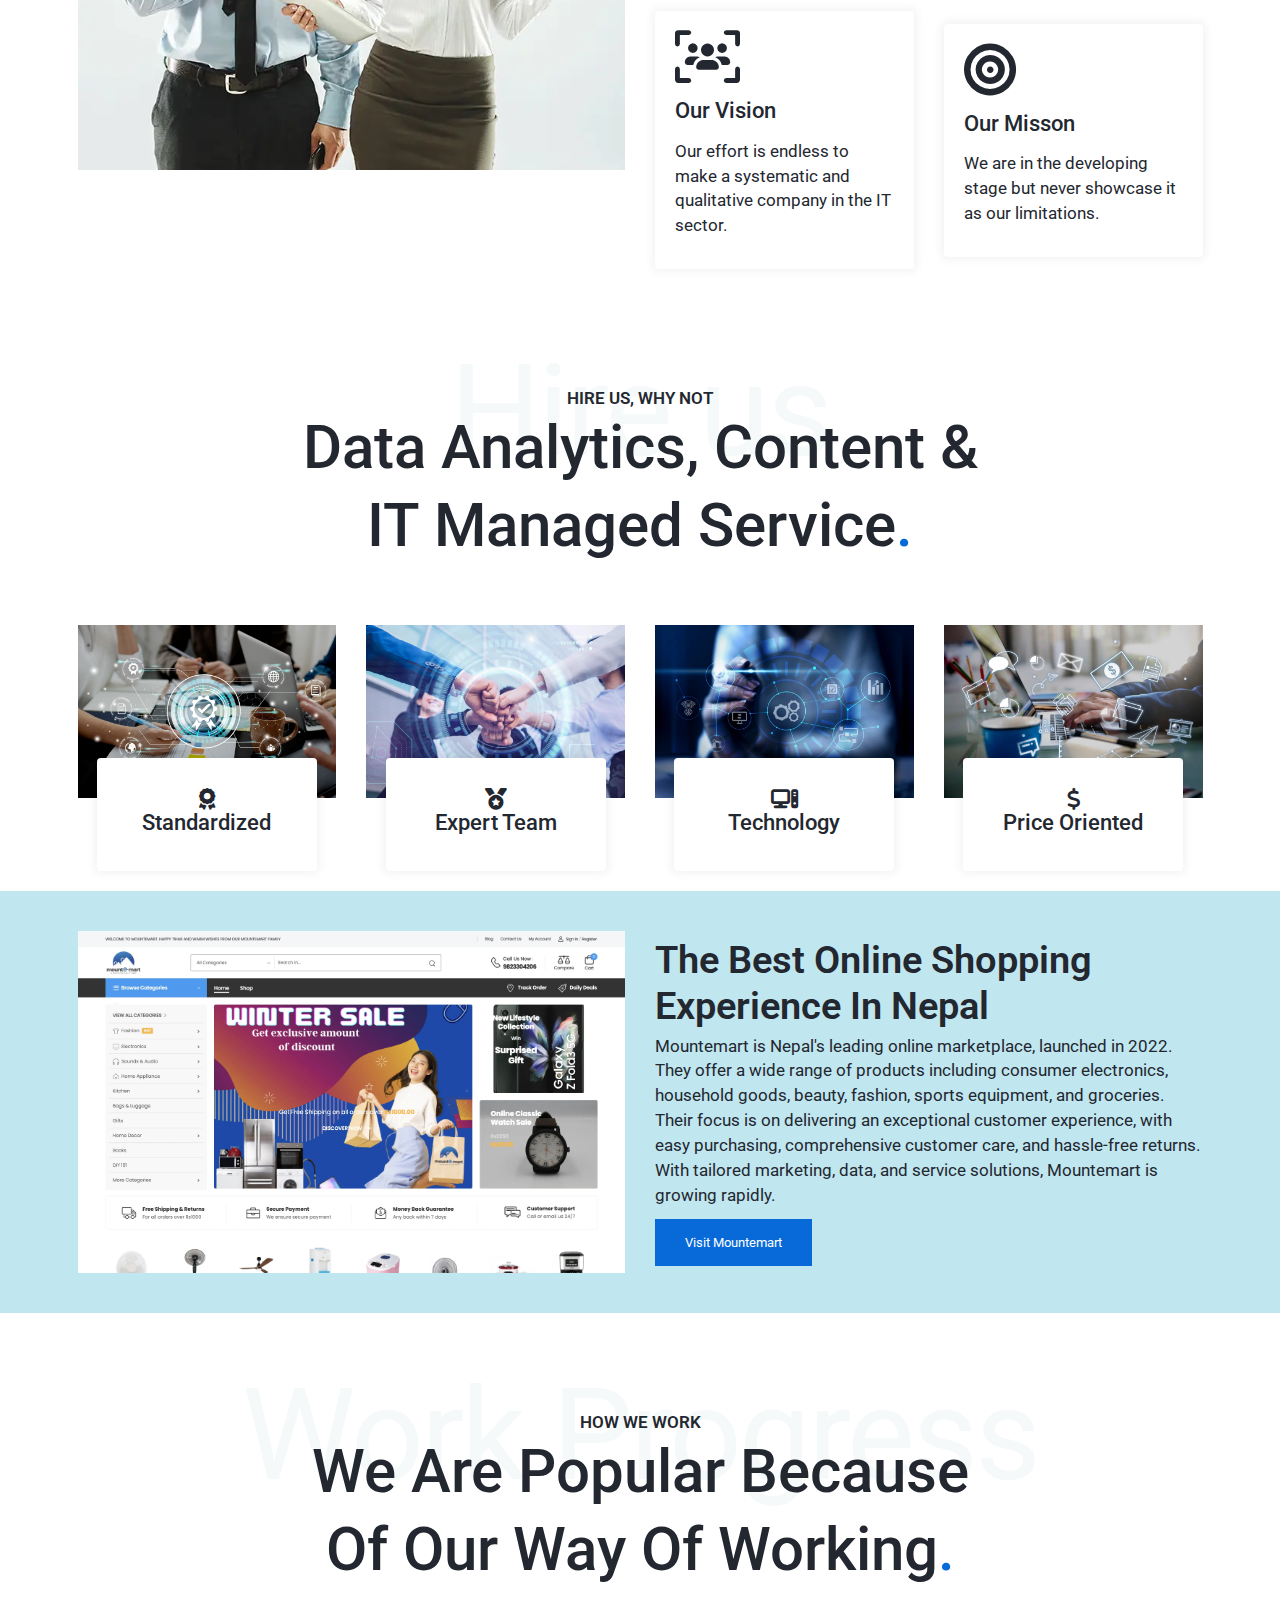
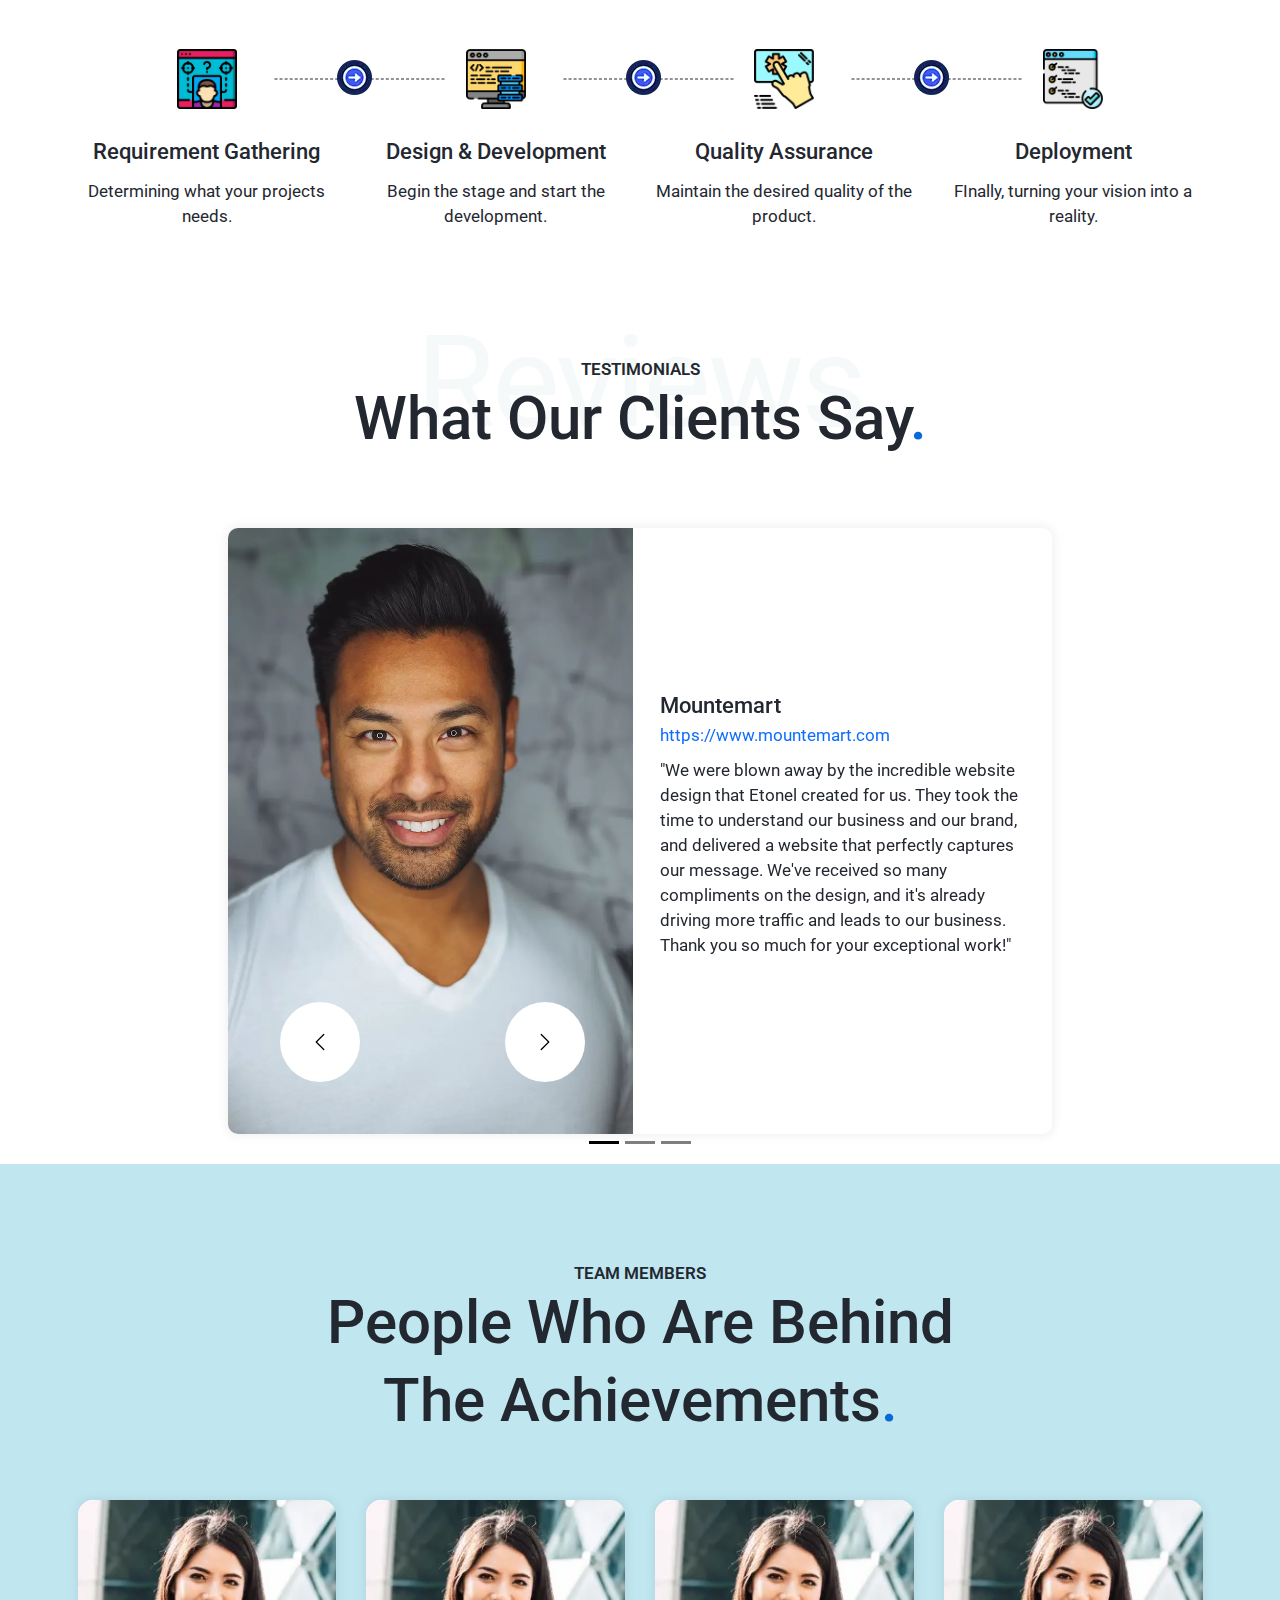
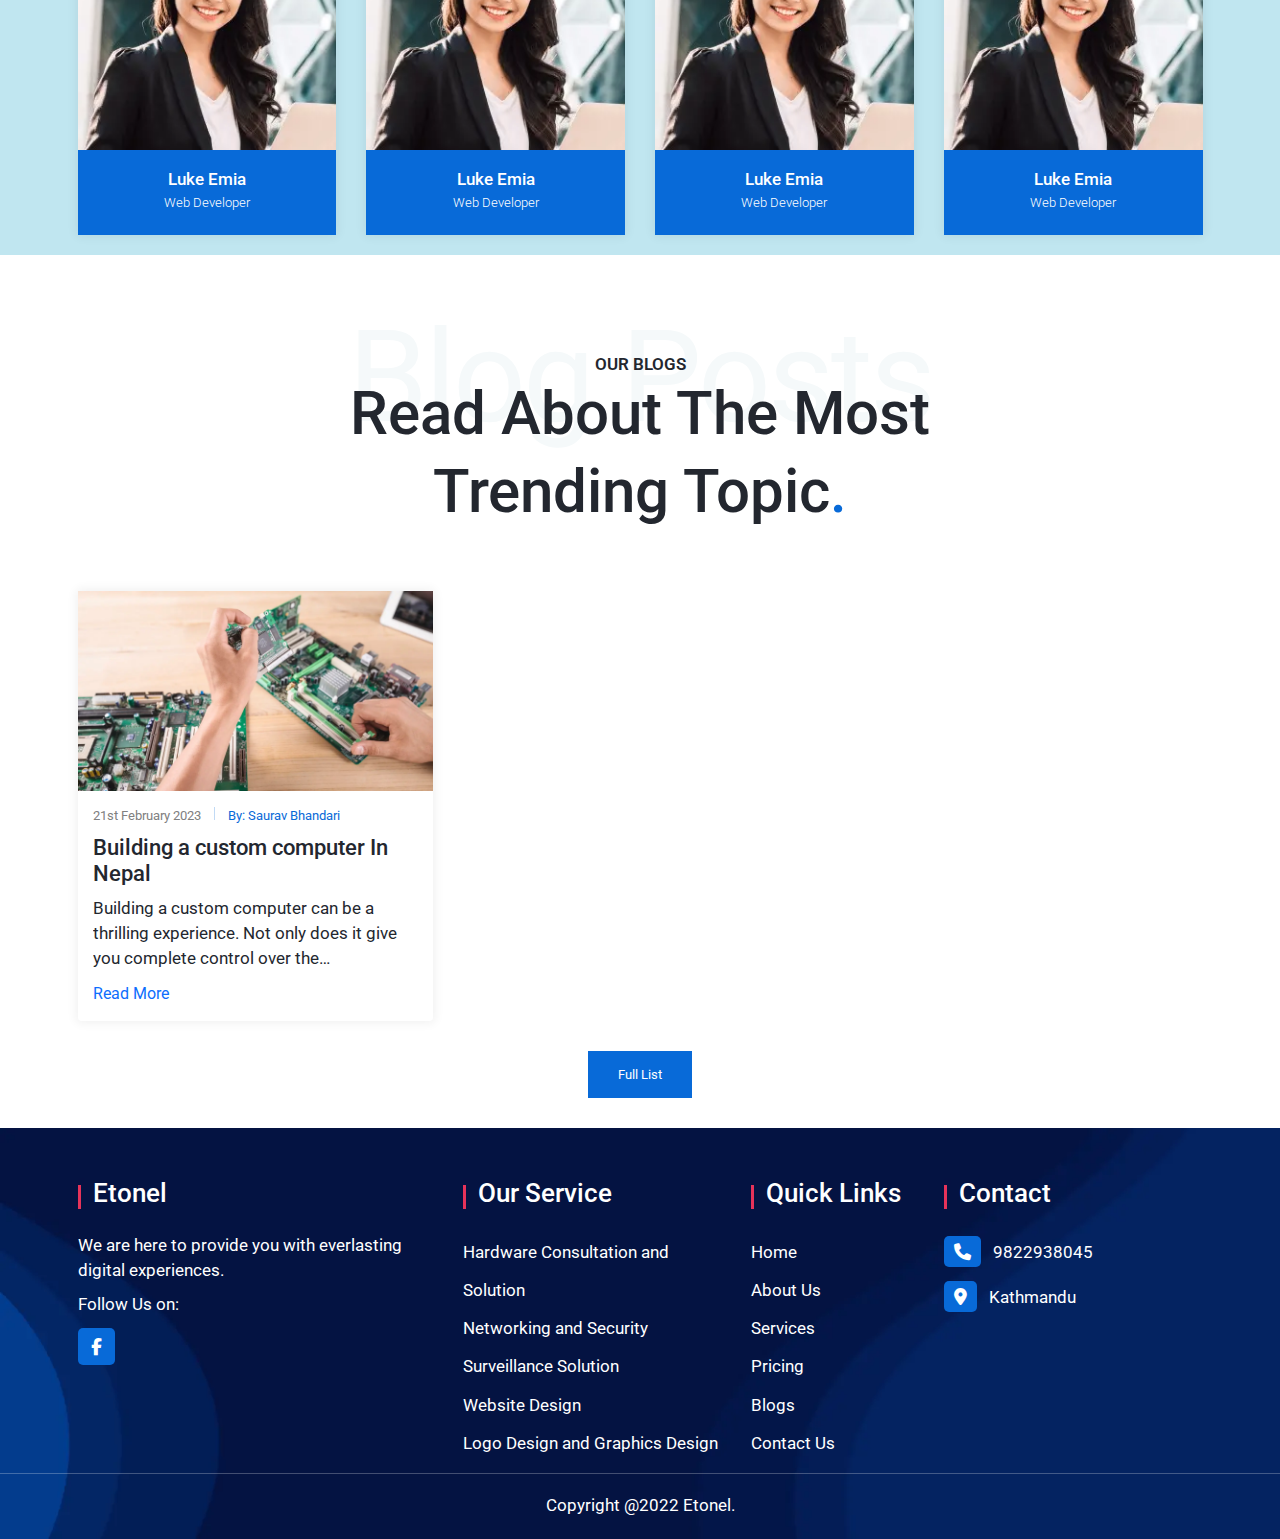
==== commit 9d8e0e64: "Fix footer index" ====
--- a/index.html
+++ b/index.html
@@ -796,8 +796,83 @@
         </div>
       </section>
     </main>
-    <my-footer></my-footer>
-    <script src="./footer.js"></script>
+    <footer>
+      <button class="go-to-top-btn" onclick="goToTop()" id="goToTop">
+        <i class="fa-solid fa-arrow-up"></i>
+      </button>
+      <div class="container">
+        <div class="row g-4 g-md-5">
+          <div class="col-12 col-md-6 col-lg-4">
+            <h3>Etonel</h3>
+            <p>
+              We are here to provide you with everlasting digital experiences.
+            </p>
+            <div class="socials">
+              <p>Follow Us on:</p>
+              <a
+                href="https://www.facebook.com/profile.php?id=100090161113381"
+                target="_blank"
+                ><i class="fab fa-facebook-f"></i
+              ></a>
+            </div>
+          </div>
+          <div class="col-12 col-md-6 col-lg-3">
+            <h3>Our Service</h3>
+            <ul>
+              <li>
+                <a href="./hardware-consultation-solution.html"
+                  >Hardware Consultation and Solution</a
+                >
+              </li>
+              <li>
+                <a href="./networking-security-surveillance-solution.html"
+                  >Networking and Security Surveillance Solution</a
+                >
+              </li>
+              <li><a href="./website-design.html">Website Design</a></li>
+              <li>
+                <a href="./logo-graphics-design.html"
+                  >Logo Design and Graphics Design</a
+                >
+              </li>
+            </ul>
+          </div>
+          <div class="col-12 col-md-6 col-lg-2">
+            <h3>Quick Links</h3>
+            <ul>
+              <li><a href="./">Home</a></li>
+              <li><a href="./about-us.html">About Us</a></li>
+              <li><a href="./services.html">Services</a></li>
+              <li><a href="./pricing.html">Pricing</a></li>
+              <li><a href="./blogs/index.html">Blogs</a></li>
+              <li><a href="./contact-us.html">Contact Us</a></li>
+            </ul>
+          </div>
+          <div class="col-12 col-md-6 col-lg-3">
+            <h3>Contact</h3>
+            <ul>
+              <li>
+                <a href="tel:9822938045"
+                  ><i class="fa-solid fa-phone"></i>9822938045</a
+                >
+              </li>
+              <li>
+                <a
+                  href="https://goo.gl/maps/kBCqeNANVbs2h7Vr5"
+                  rel="noopener"
+                  target="_blank"
+                  ><i class="fas fa-map-marker-alt"></i>Kathmandu</a
+                >
+              </li>
+            </ul>
+          </div>
+        </div>
+      </div>
+      <hr />
+      <div class="container pt-3">
+        <p class="text-center">Copyright @2022 Etonel.</p>
+      </div>
+    </footer>
     <script
       src="https://cdn.jsdelivr.net/npm/bootstrap@5.3.0-alpha1/dist/js/bootstrap.bundle.min.js"
       integrity="sha384-w76AqPfDkMBDXo30jS1Sgez6pr3x5MlQ1ZAGC+nuZB+EYdgRZgiwxhTBTkF7CXvN"
--- a/styles/index.min.css
+++ b/styles/index.min.css
@@ -1 +1 @@
-.index .hero{padding:0;background:var(--background)}.index .hero .container .row{justify-content:space-around;align-items:center}@media(width >= 991px){.index .hero .container .row{padding:0px 4rem}}.index .hero .container .row p:first-of-type{font-weight:500}.index .hero .container .row p:nth-of-type(2){margin-bottom:3rem}.index .hero .container .row img{animation:rotating-image 100s linear infinite both}@keyframes rotating-image{0%{rotate:0deg}100%{rotate:360deg}}.index .service .card{padding:2.5rem;text-align:center;line-height:3rem;height:100%}.index .service .card p{margin:2rem}.index .service .card ul{list-style:none;text-align:left}.index .service .card ul li{margin-bottom:2rem;transition:background-color .5s}.index .service .card ul li:before{content:"";font-family:FontAwesome;display:inline-block;border:2px solid #e6eff1;text-align:center;color:var(--color-primary);padding:.5rem 1rem;margin-right:2rem}@media(width <= 576px){.index .service .card{padding:0rem}.index .service .card ul{padding-left:0rem}.index .service .card ul li{padding-left:0;margin-left:0}}.index .about-us .row{align-items:center}.index .about-us .row .section-heading{text-align:start;margin-bottom:1rem}.index .about-us .row .section-heading p:nth-of-type(2){width:100%}.index .about-us .row .col:nth-of-type(2)>p{border-left:2px solid var(--color-primary);padding-left:2rem}.index .about-us .row .col:nth-of-type(2) .row{margin-top:1rem}.index .about-us .row .col:nth-of-type(2) .row .card .card-body{padding:2rem;background-image:linear-gradient(90deg, var(--color-primary) 0, var(--color-primary) 95%);background-size:0 4px;background-repeat:no-repeat;background-position:left bottom;transition:background-size 1s ease}.index .about-us .row .col:nth-of-type(2) .row .card .card-body:hover{background-size:100% 4px}.index .about-us .row .col:nth-of-type(2) .row .card i{font-size:var(--h1-fontsize)}.index .about-us .row .col:nth-of-type(2) .row .card h3{margin:1.5rem 0}.index .hire-us .box-info{position:relative}.index .hire-us .box-info:hover .card::before{bottom:0;height:100%}.index .hire-us .box-info:hover .card h3{color:var(--clr-light)}.index .hire-us .box-info .card{position:relative;max-width:85%;margin:auto;padding:3rem;text-align:center;margin-top:-4rem;border-radius:4px;z-index:1}.index .hire-us .box-info .card::before{position:absolute;content:"";bottom:100%;left:0;right:0;background-color:var(--color-primary);overflow:hidden;width:100%;height:0;transition:.5s ease;z-index:-1}.index .hire-us .box-info .card h3{transition:color .5s ease-in-out}.index .hire-us .box-info .card .ok{position:absolute;width:3.5rem;height:3.5rem;background:var(--color-accent);color:var(--clr-light);border-radius:50%;line-height:3.5rem;text-align:center;left:50%;top:110%;transform:translate(-50%, -50%);opacity:0;transition:.3s}.index .hire-us .box-info:hover .ok{opacity:1;top:95%}.index .call-to-action{background-color:var(--color-secondary);padding:4rem 0}.index .work-progress .box-progress{text-align:center;position:relative}.index .work-progress .box-progress .icon{display:inline-block;width:60px;height:60px;line-height:56px;margin-bottom:30px;border-radius:3px;position:relative}.index .work-progress .box-progress .icon span{position:absolute;z-index:1}@media(width <= 991px){.index .work-progress .box-progress .icon span{display:none}}.index .work-progress .box-progress .icon span::before{content:"";position:absolute;content:"";height:170px;border-right:1px dashed var(--foreground);transform:rotate(90deg);top:-55px;left:122px;z-index:-1}.index .work-progress .box-progress .icon span img{max-width:100px;margin-left:100px;animation:leftani 5s linear infinite alternate none running}@keyframes leftani{0%{transform:translateX(0)}100%{transform:translateX(100%)}}.index .work-progress .box-progress .content h3{margin-bottom:1.5rem}.index .testimonials .carousel .carousel-indicators{bottom:-2rem}@media(min-width: 991px){.index .testimonials .carousel .carousel-inner{width:75%}.index .testimonials .carousel .carousel-control-prev,.index .testimonials .carousel .carousel-control-next{width:-moz-fit-content;width:fit-content;padding:3rem;opacity:1;top:auto;bottom:10%;border-radius:50%;background-color:#fff}.index .testimonials .carousel .carousel-control-prev{left:18%}.index .testimonials .carousel .carousel-control-next{left:38%}}.index .testimonials .carousel .carousel-inner{padding:1rem;margin:auto}.index .testimonials .carousel .carousel-inner .carousel-item{box-shadow:var(--card-box-shadow);border-radius:1rem}.index .testimonials .carousel .carousel-inner .carousel-item .row{align-items:center}.index .testimonials .carousel .carousel-inner .carousel-item .row .col:has(img) img{width:100%;border-top-left-radius:1rem;border-bottom-left-radius:1rem}.index .testimonials .carousel .carousel-inner .carousel-item .row .col:last-of-type{padding:1rem 2rem}@media(max-width: 576px){.index .testimonials .carousel .carousel-inner .carousel-item .row .col:has(img){order:1}.index .testimonials .carousel .carousel-inner .carousel-item .row .col:has(img) img{width:40%;border-radius:0;margin:auto}.index .testimonials .carousel .carousel-inner .carousel-item .row .col:last-of-type{order:0}.index .testimonials .carousel .carousel-control-prev,.index .testimonials .carousel .carousel-control-next{display:none}}.index .portfolio .button-group{text-align:center;margin-bottom:2rem}.index .portfolio .button-group .button{border:none;font-size:var(--h3-fontsize);background-color:var(--background);color:var(--foreground);margin-right:2rem}.index .portfolio .button-group .button:last-of-type{margin-right:0rem}.index .portfolio .button-group .is-checked{font-weight:500;border-bottom:.4rem solid var(--color-primary);color:var(--color-primary)}.index .portfolio .row .col{margin-bottom:1.5rem}.index .portfolio .row .col .card{position:relative;height:100%}.index .portfolio .row .col .card h3+p{display:-webkit-box;-webkit-line-clamp:3;-webkit-box-orient:vertical;overflow:hidden}.index .team-members{background-color:var(--color-secondary)}.index .team-members .card{border-top-left-radius:1.5rem;border-top-right-radius:1.5rem}.index .team-members .card:hover .card-image .social{visibility:visible;opacity:.95;bottom:0}.index .team-members .card .card-image{position:relative}.index .team-members .card .card-image img{border-top-left-radius:1.5rem;border-top-right-radius:1.5rem;width:100%;z-index:0}.index .team-members .card .card-image .social{position:absolute;text-align:center;list-style:none;margin:0;padding:1rem 0;z-index:3;bottom:-10rem;transition:.5s;width:100%;left:0;background-color:var(--color-accent);visibility:hidden;opacity:0}.index .team-members .card .card-image .social li{display:inline-block;margin:0 .5rem;background-color:var(--clr-light);padding:1rem;border-radius:50%;width:4rem;height:4rem;line-height:var(--social-icon-fontsize)}.index .team-members .card .card-image .social li i{font-size:var(--social-icon-fontsize);color:var(--color-primary)}.index .team-members .card:hover .card-body::before{bottom:0%;height:100%}.index .team-members .card .card-body{position:relative;background:var(--color-primary);text-align:center;padding:2rem;z-index:0}.index .team-members .card .card-body::before{position:absolute;content:"";bottom:0;left:0;right:0;background-color:var(--color-accent);overflow:hidden;width:100%;height:0;transition:.5s ease;z-index:-1}.index .team-members .card .card-body h3{font-size:var(--p-h4-fontsize);color:var(--clr-light);transition:.5s ease}.index .team-members .card .card-body h4{font-size:var(--h6-fontsize);transition:.5s ease;color:#fff;font-weight:300}.index .blogs .card .card-body{background:linear-gradient(var(--color-primary) 0 0) no-repeat,linear-gradient(var(--color-primary) 0 0) no-repeat;background-size:4px 0%,4px 0%;background-position:left bottom,top right;transition:background-size 1s;padding:1.5rem}.index .blogs .card .card-body:hover{background-size:4px 100%,4px 100%}.index .blogs .card .card-body p:first-of-type{color:gray;font-size:var(--h6-fontsize)}.index .blogs .card .card-body p:first-of-type .vr{margin:0 1rem}.index .blogs .card .card-body h3{margin-bottom:1rem}.index .blogs .card .card-body p:nth-of-type(2){display:-webkit-box;-webkit-line-clamp:3;-webkit-box-orient:vertical;overflow:hidden}/*# sourceMappingURL=index.min.css.map */+.index .hero{padding:0;background:var(--background)}.index .hero .container .row{justify-content:space-around;align-items:center}@media(width >= 991px){.index .hero .container .row{padding:0px 4rem}}.index .hero .container .row p:first-of-type{font-weight:500}.index .hero .container .row p:nth-of-type(2){margin-bottom:3rem}.index .hero .container .row img{animation:rotating-image 100s linear infinite both}@keyframes rotating-image{0%{rotate:0deg}100%{rotate:360deg}}.index .service .card{padding:2.5rem;text-align:center;line-height:3rem;height:100%}.index .service .card p{margin:2rem}.index .service .card ul{list-style:none;text-align:left}.index .service .card ul li{margin-bottom:2rem;transition:background-color .5s}.index .service .card ul li:before{content:"";font-family:FontAwesome;display:inline-block;border:2px solid #e6eff1;text-align:center;color:var(--color-primary);padding:.5rem 1rem;margin-right:2rem}@media(width <= 576px){.index .service .card{padding:0rem}.index .service .card ul{padding-left:0rem}.index .service .card ul li{padding-left:0;margin-left:0}}.index .about-us .row{align-items:center}.index .about-us .row .section-heading{text-align:start;margin-bottom:1rem}.index .about-us .row .section-heading p:nth-of-type(2){width:100%}.index .about-us .row .col:nth-of-type(2)>p{border-left:2px solid var(--color-primary);padding-left:2rem}.index .about-us .row .col:nth-of-type(2) .row{margin-top:1rem}.index .about-us .row .col:nth-of-type(2) .row .card .card-body{padding:2rem;background-image:linear-gradient(90deg, var(--color-primary) 0, var(--color-primary) 95%);background-size:0 4px;background-repeat:no-repeat;background-position:left bottom;transition:background-size 1s ease}.index .about-us .row .col:nth-of-type(2) .row .card .card-body:hover{background-size:100% 4px}.index .about-us .row .col:nth-of-type(2) .row .card i{font-size:var(--h1-fontsize)}.index .about-us .row .col:nth-of-type(2) .row .card h3{margin:1.5rem 0}.index .hire-us .box-info{position:relative}.index .hire-us .box-info:hover .card::before{bottom:0;height:100%}.index .hire-us .box-info:hover .card h3{color:var(--clr-light)}.index .hire-us .box-info .card{position:relative;max-width:85%;margin:auto;padding:3rem;text-align:center;margin-top:-4rem;border-radius:4px;z-index:1}.index .hire-us .box-info .card::before{position:absolute;content:"";bottom:100%;left:0;right:0;background-color:var(--color-primary);overflow:hidden;width:100%;height:0;transition:.5s ease;z-index:-1}.index .hire-us .box-info .card h3{transition:color .5s ease-in-out}.index .hire-us .box-info .card h3 i{display:block}.index .hire-us .box-info .card .ok{position:absolute;width:3.5rem;height:3.5rem;background:var(--color-accent);color:var(--clr-light);border-radius:50%;line-height:3.5rem;text-align:center;left:50%;top:110%;transform:translate(-50%, -50%);opacity:0;transition:.3s}.index .hire-us .box-info:hover .ok{opacity:1;top:95%}.index .call-to-action{background-color:var(--color-secondary);padding:4rem 0}.index .work-progress .box-progress{text-align:center;position:relative}.index .work-progress .box-progress .icon{display:inline-block;width:60px;height:60px;line-height:56px;margin-bottom:30px;border-radius:3px;position:relative}.index .work-progress .box-progress .icon span{position:absolute;z-index:1}@media(width <= 991px){.index .work-progress .box-progress .icon span{display:none}}.index .work-progress .box-progress .icon span::before{content:"";position:absolute;content:"";height:170px;border-right:1px dashed var(--foreground);transform:rotate(90deg);top:-55px;left:122px;z-index:-1}.index .work-progress .box-progress .icon span img{max-width:100px;margin-left:100px;animation:leftani 5s linear infinite alternate none running}@keyframes leftani{0%{transform:translateX(0)}100%{transform:translateX(100%)}}.index .work-progress .box-progress .content h3{margin-bottom:1.5rem}.index .testimonials .carousel .carousel-indicators{bottom:-2rem}@media(min-width: 991px){.index .testimonials .carousel .carousel-inner{width:75%}.index .testimonials .carousel .carousel-control-prev,.index .testimonials .carousel .carousel-control-next{width:-moz-fit-content;width:fit-content;padding:3rem;opacity:1;top:auto;bottom:10%;border-radius:50%;background-color:#fff}.index .testimonials .carousel .carousel-control-prev{left:18%}.index .testimonials .carousel .carousel-control-next{left:38%}}.index .testimonials .carousel .carousel-inner{padding:1rem;margin:auto}.index .testimonials .carousel .carousel-inner .carousel-item{box-shadow:var(--card-box-shadow);border-radius:1rem}.index .testimonials .carousel .carousel-inner .carousel-item .row{align-items:center}.index .testimonials .carousel .carousel-inner .carousel-item .row .col:has(img) img{width:100%;border-top-left-radius:1rem;border-bottom-left-radius:1rem}.index .testimonials .carousel .carousel-inner .carousel-item .row .col:last-of-type{padding:1rem 2rem}@media(max-width: 576px){.index .testimonials .carousel .carousel-inner .carousel-item .row .col:has(img){order:1}.index .testimonials .carousel .carousel-inner .carousel-item .row .col:has(img) img{width:40%;border-radius:0;margin:auto}.index .testimonials .carousel .carousel-inner .carousel-item .row .col:last-of-type{order:0}.index .testimonials .carousel .carousel-control-prev,.index .testimonials .carousel .carousel-control-next{display:none}}.index .portfolio .button-group{text-align:center;margin-bottom:2rem}.index .portfolio .button-group .button{border:none;font-size:var(--h3-fontsize);background-color:var(--background);color:var(--foreground);margin-right:2rem}.index .portfolio .button-group .button:last-of-type{margin-right:0rem}.index .portfolio .button-group .is-checked{font-weight:500;border-bottom:.4rem solid var(--color-primary);color:var(--color-primary)}.index .portfolio .row .col{margin-bottom:1.5rem}.index .portfolio .row .col .card{position:relative;height:100%}.index .portfolio .row .col .card h3+p{display:-webkit-box;-webkit-line-clamp:3;-webkit-box-orient:vertical;overflow:hidden}.index .team-members{background-color:var(--color-secondary)}.index .team-members .card{border-top-left-radius:1.5rem;border-top-right-radius:1.5rem}.index .team-members .card:hover .card-image .social{visibility:visible;opacity:.95;bottom:0}.index .team-members .card .card-image{position:relative}.index .team-members .card .card-image img{border-top-left-radius:1.5rem;border-top-right-radius:1.5rem;width:100%;z-index:0}.index .team-members .card .card-image .social{position:absolute;text-align:center;list-style:none;margin:0;padding:1rem 0;z-index:3;bottom:-10rem;transition:.5s;width:100%;left:0;background-color:var(--color-accent);visibility:hidden;opacity:0}.index .team-members .card .card-image .social li{display:inline-block;margin:0 .5rem;background-color:var(--clr-light);padding:1rem;border-radius:50%;width:4rem;height:4rem;line-height:var(--social-icon-fontsize)}.index .team-members .card .card-image .social li i{font-size:var(--social-icon-fontsize);color:var(--color-primary)}.index .team-members .card:hover .card-body::before{bottom:0%;height:100%}.index .team-members .card .card-body{position:relative;background:var(--color-primary);text-align:center;padding:2rem;z-index:0}.index .team-members .card .card-body::before{position:absolute;content:"";bottom:0;left:0;right:0;background-color:var(--color-accent);overflow:hidden;width:100%;height:0;transition:.5s ease;z-index:-1}.index .team-members .card .card-body h3{font-size:var(--p-h4-fontsize);color:var(--clr-light);transition:.5s ease}.index .team-members .card .card-body h4{font-size:var(--h6-fontsize);transition:.5s ease;color:#fff;font-weight:300}.index .blogs .card .card-body{background:linear-gradient(var(--color-primary) 0 0) no-repeat,linear-gradient(var(--color-primary) 0 0) no-repeat;background-size:4px 0%,4px 0%;background-position:left bottom,top right;transition:background-size 1s;padding:1.5rem}.index .blogs .card .card-body:hover{background-size:4px 100%,4px 100%}.index .blogs .card .card-body p:first-of-type{color:gray;font-size:var(--h6-fontsize)}.index .blogs .card .card-body p:first-of-type .vr{margin:0 1rem}.index .blogs .card .card-body h3{margin-bottom:1rem}.index .blogs .card .card-body p:nth-of-type(2){display:-webkit-box;-webkit-line-clamp:3;-webkit-box-orient:vertical;overflow:hidden}/*# sourceMappingURL=index.min.css.map */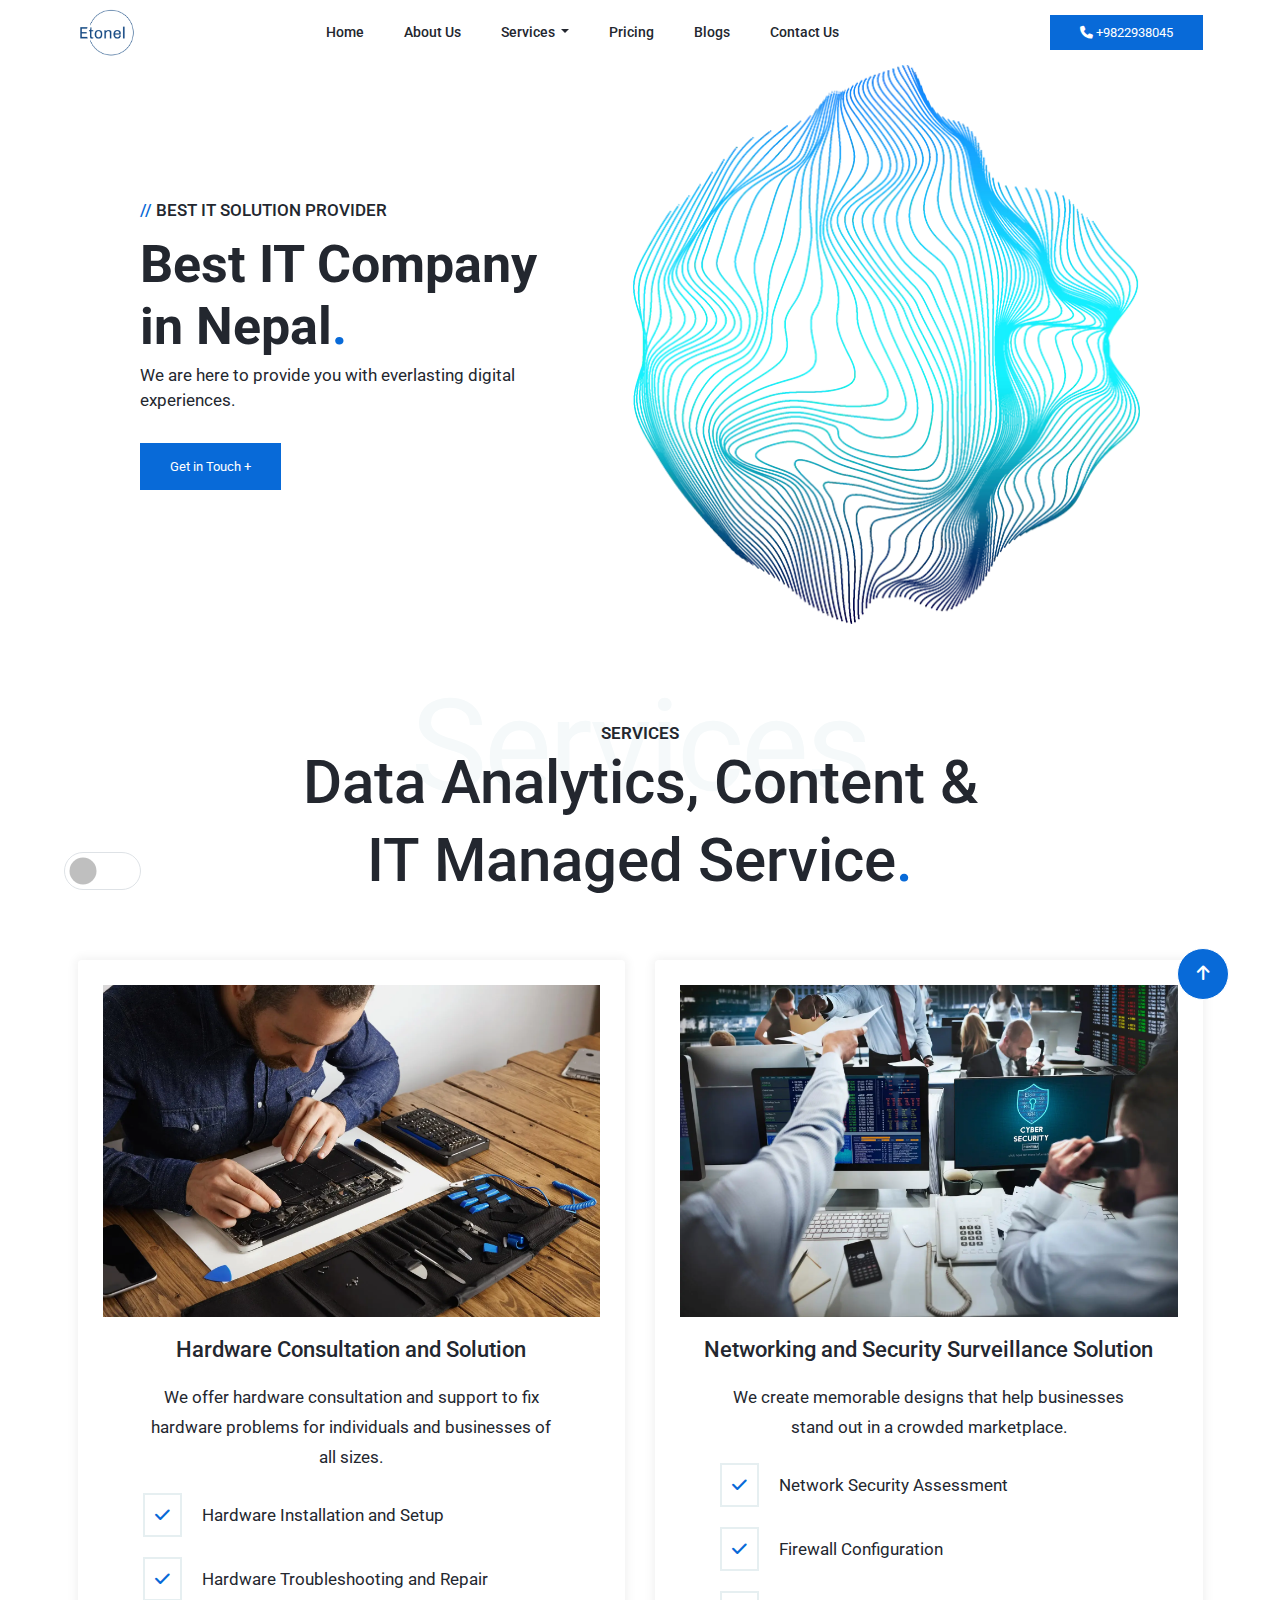
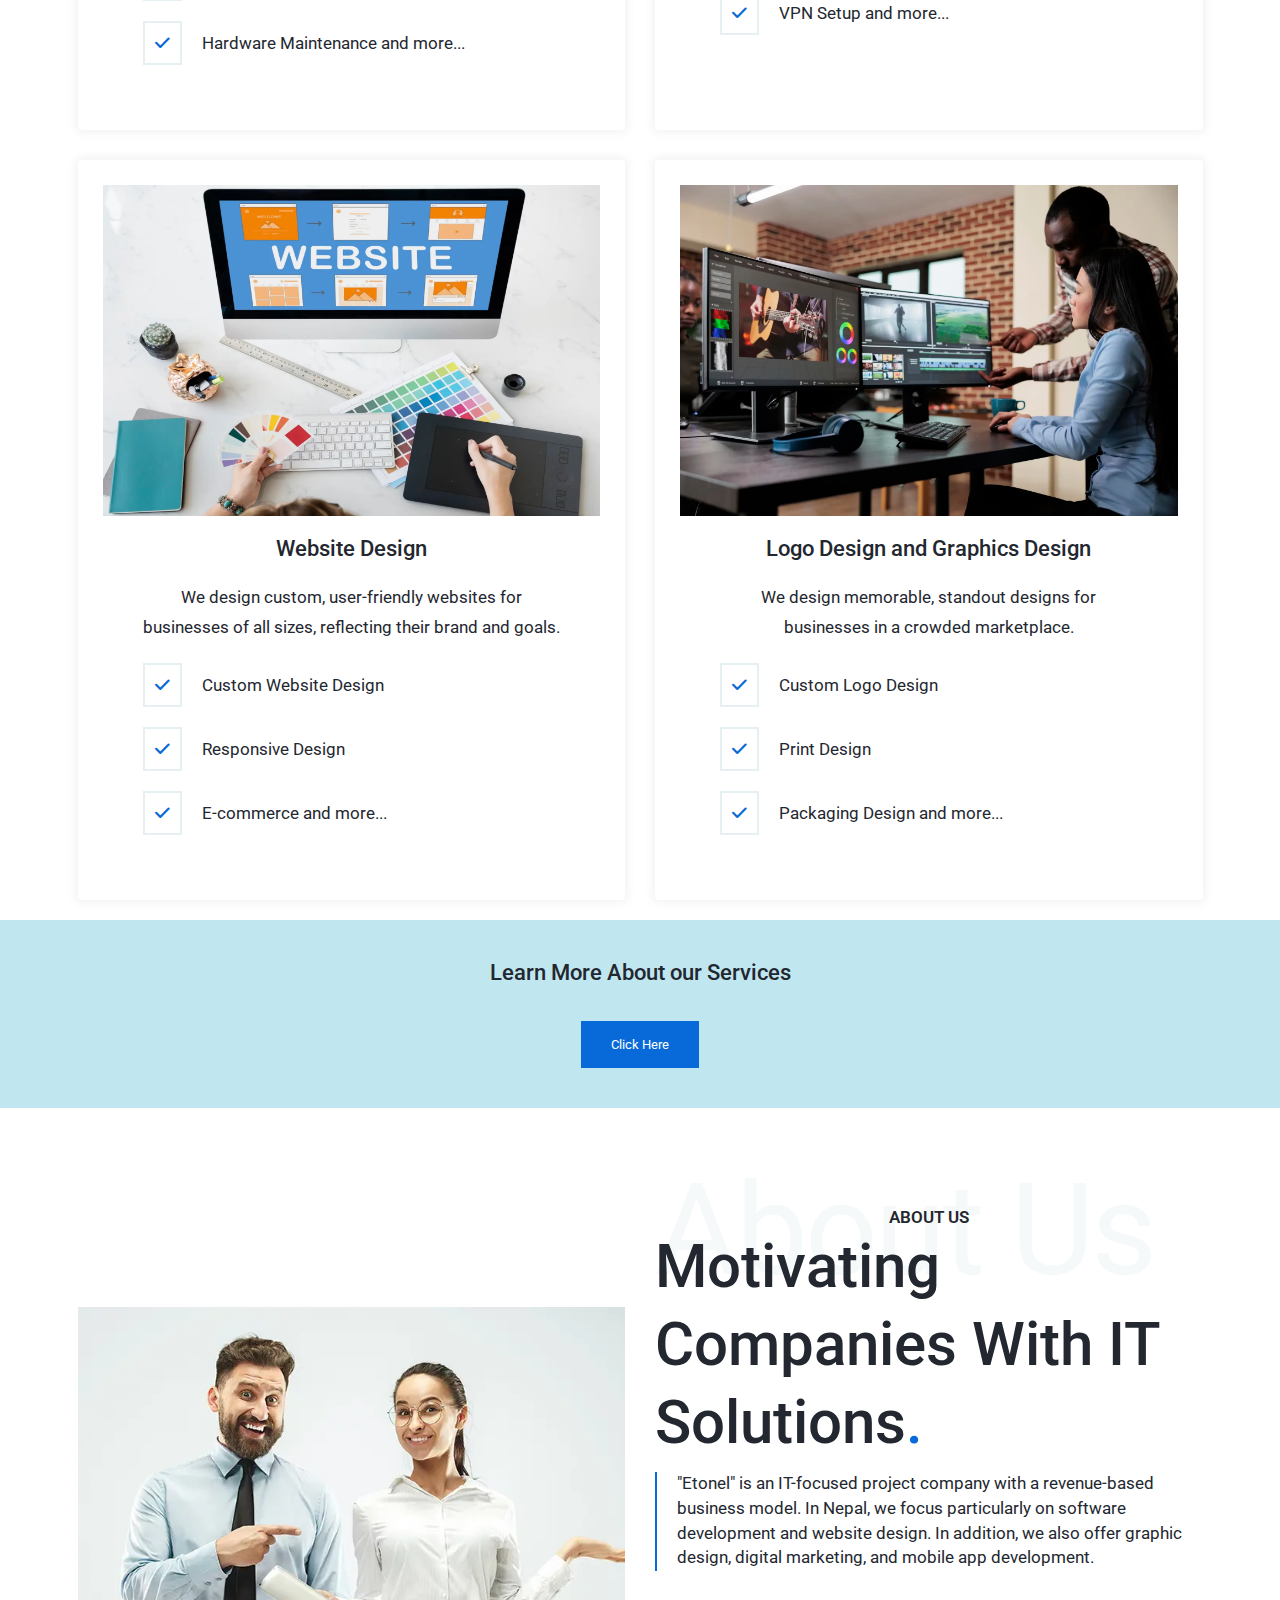
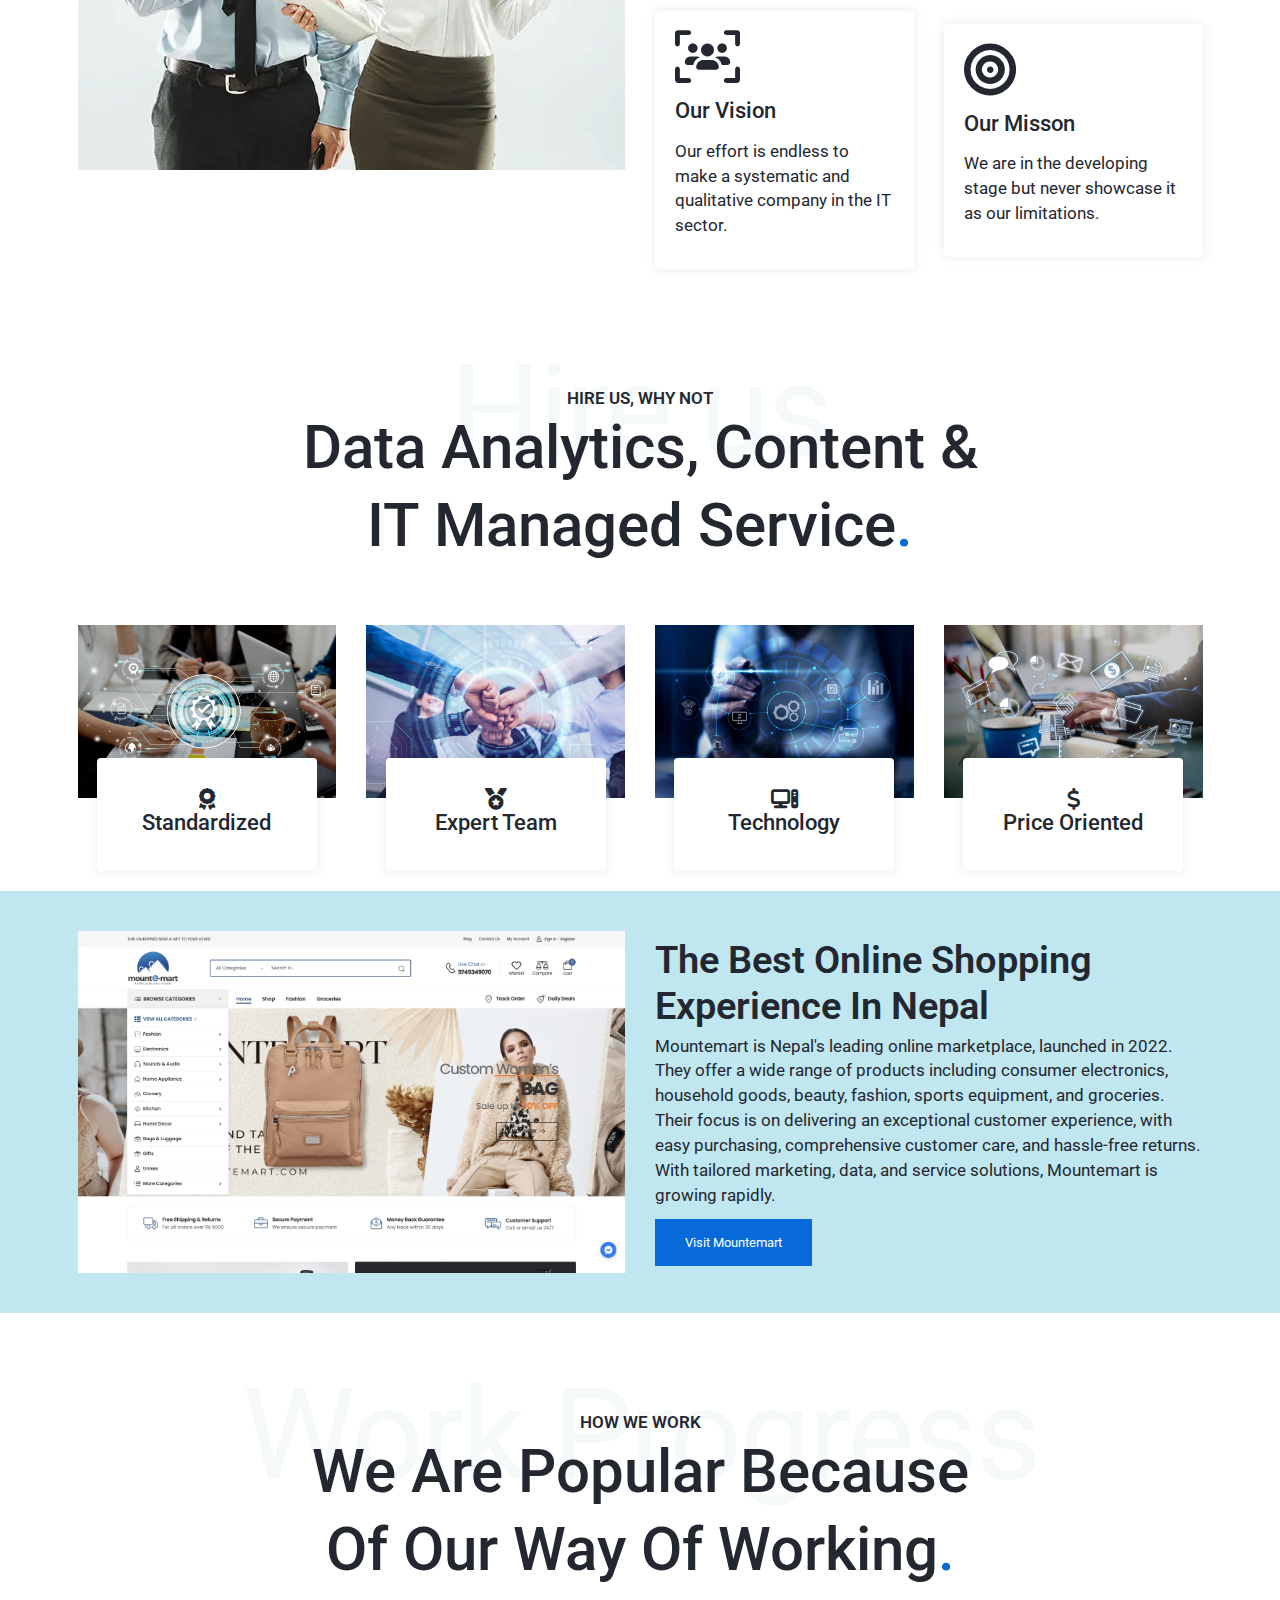
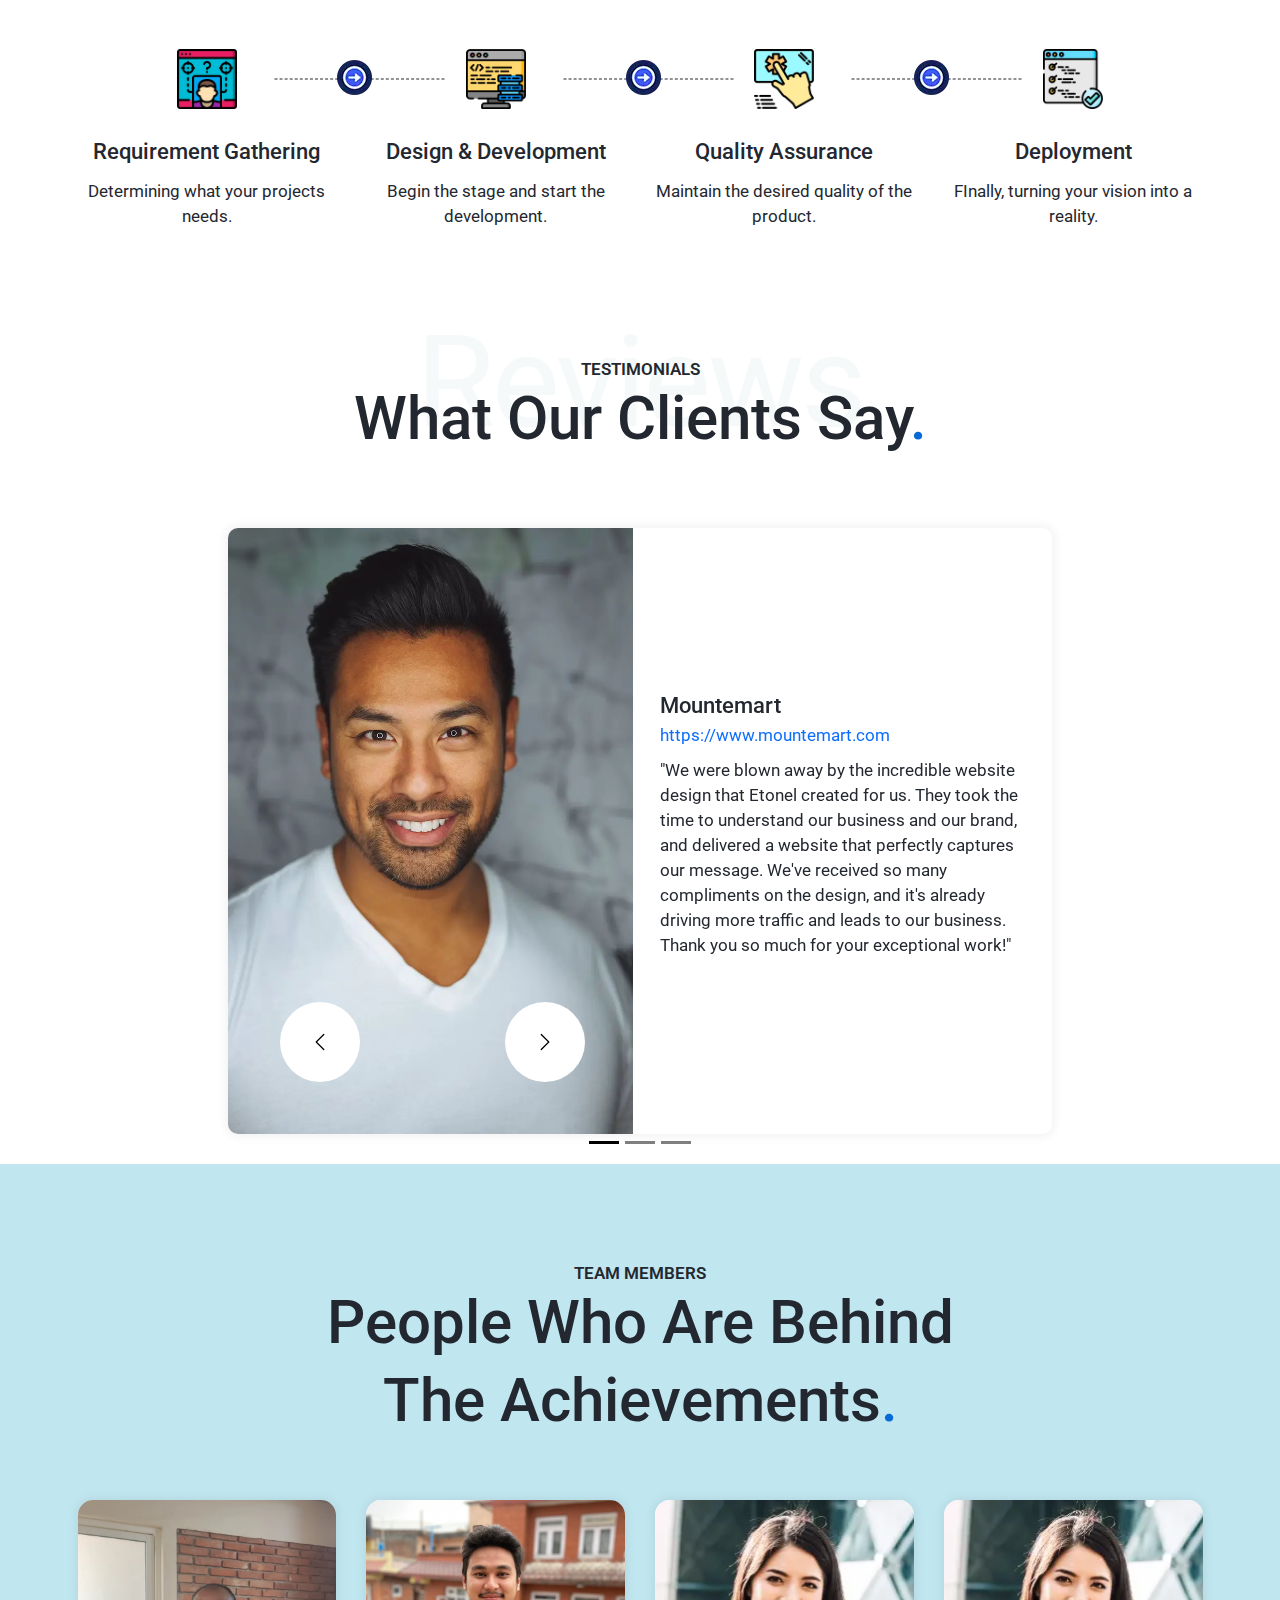
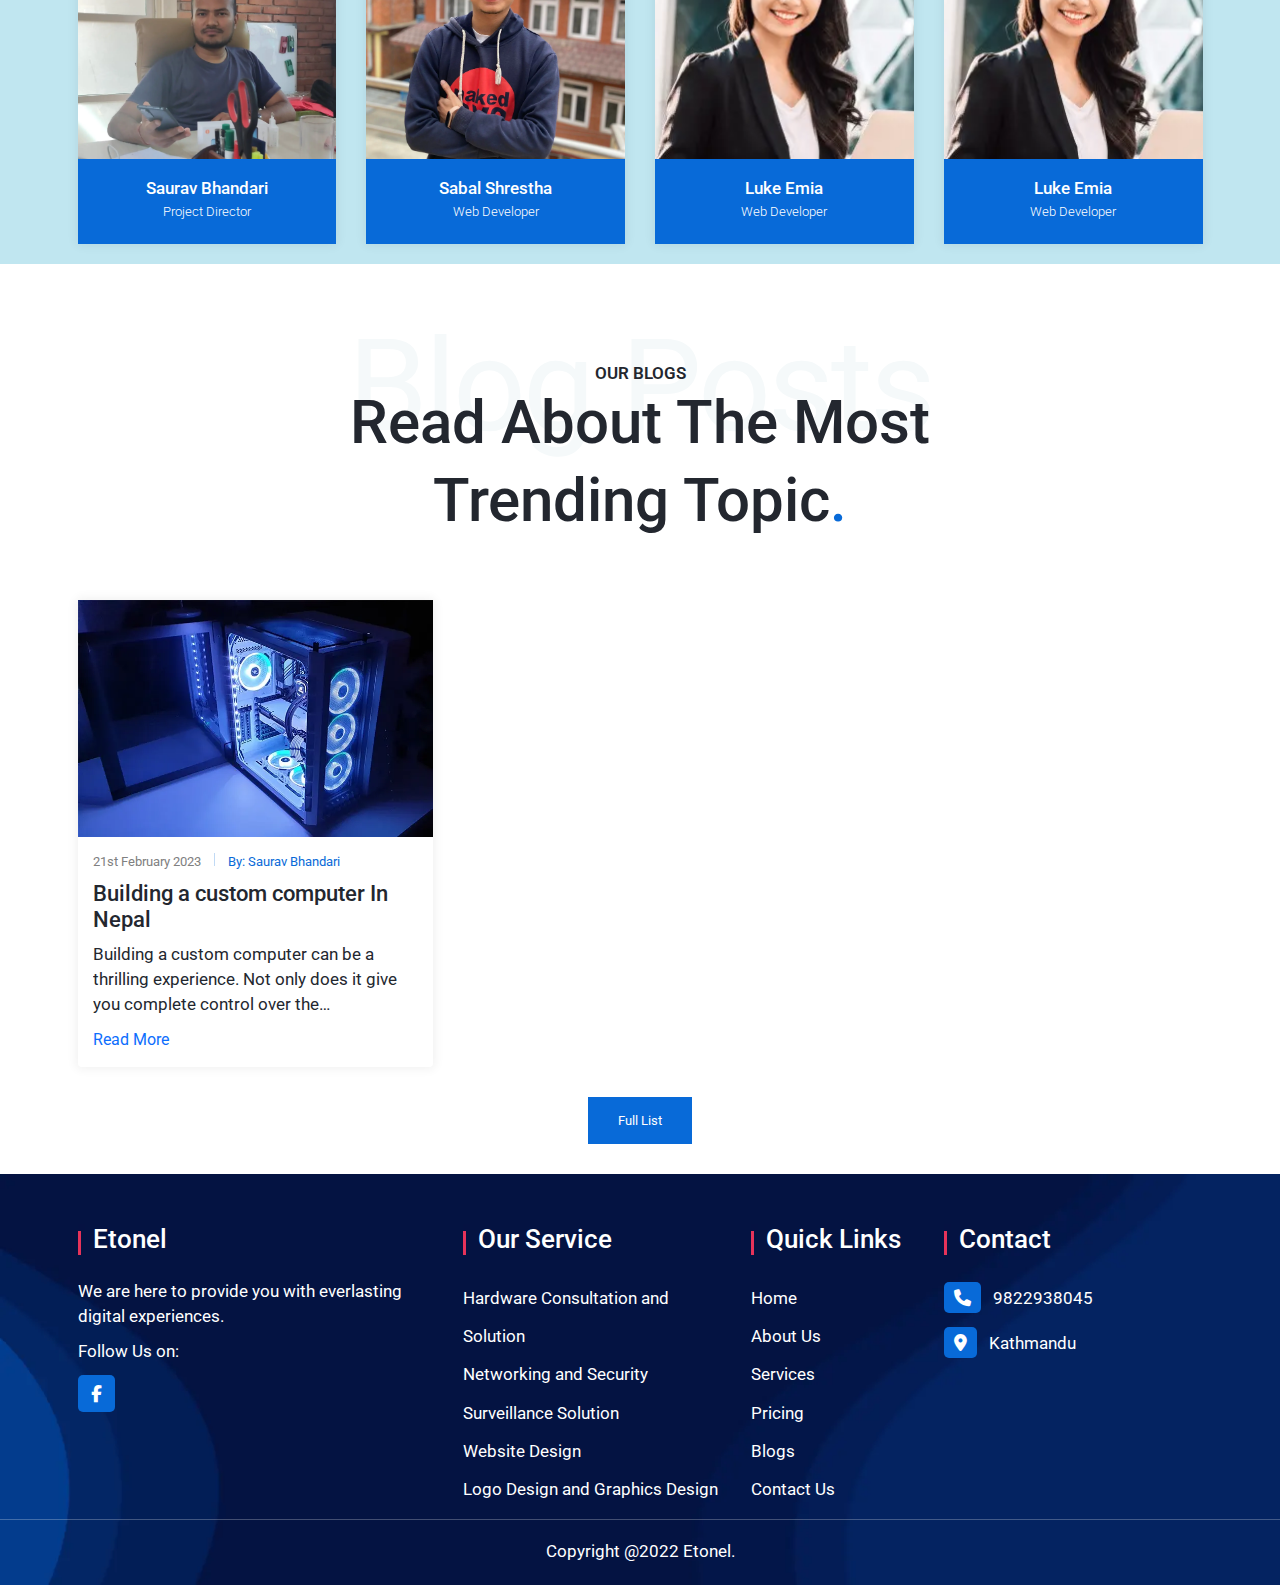
==== commit 22a8a982: "About us and team members" ====
--- a/index.html
+++ b/index.html
@@ -340,7 +340,7 @@
             class="row g-4 g-md-5 align-items-center row-cols-1 row-cols-lg-2"
           >
             <div class="col">
-              <img src="./img/mountemart.webp" alt="Mountemart" />
+              <img src="./img/mountemart-screenshot.webp" alt="Mountemart" />
             </div>
             <div class="col">
               <h2>The Best Online Shopping Experience In Nepal</h2>
@@ -576,7 +576,7 @@
             <div class="col">
               <div class="card">
                 <div class="card-image">
-                  <img src="./img/team-placeholder.webp" alt="" />
+                  <img src="./img/saurav-bhandari.webp" alt="Saurav Bhandari" />
                   <ul class="social">
                     <li>
                       <a
@@ -613,15 +613,15 @@
                   </ul>
                 </div>
                 <div class="card-body">
-                  <h3>Luke Emia</h3>
-                  <h4>Web Developer</h4>
+                  <h3>Saurav Bhandari</h3>
+                  <h4>Project Director</h4>
                 </div>
               </div>
             </div>
             <div class="col">
               <div class="card">
                 <div class="card-image">
-                  <img src="./img/team-placeholder.webp" alt="" />
+                  <img src="./img/sabal-shrestha.webp" alt="Sabal Shrestha" />
                   <ul class="social">
                     <li>
                       <a
@@ -658,7 +658,7 @@
                   </ul>
                 </div>
                 <div class="card-body">
-                  <h3>Luke Emia</h3>
+                  <h3>Sabal Shrestha</h3>
                   <h4>Web Developer</h4>
                 </div>
               </div>
--- a/styles/index.min.css
+++ b/styles/index.min.css
@@ -1 +1 @@
-.index .hero{padding:0;background:var(--background)}.index .hero .container .row{justify-content:space-around;align-items:center}@media(width >= 991px){.index .hero .container .row{padding:0px 4rem}}.index .hero .container .row p:first-of-type{font-weight:500}.index .hero .container .row p:nth-of-type(2){margin-bottom:3rem}.index .hero .container .row img{animation:rotating-image 100s linear infinite both}@keyframes rotating-image{0%{rotate:0deg}100%{rotate:360deg}}.index .service .card{padding:2.5rem;text-align:center;line-height:3rem;height:100%}.index .service .card p{margin:2rem}.index .service .card ul{list-style:none;text-align:left}.index .service .card ul li{margin-bottom:2rem;transition:background-color .5s}.index .service .card ul li:before{content:"";font-family:FontAwesome;display:inline-block;border:2px solid #e6eff1;text-align:center;color:var(--color-primary);padding:.5rem 1rem;margin-right:2rem}@media(width <= 576px){.index .service .card{padding:0rem}.index .service .card ul{padding-left:0rem}.index .service .card ul li{padding-left:0;margin-left:0}}.index .about-us .row{align-items:center}.index .about-us .row .section-heading{text-align:start;margin-bottom:1rem}.index .about-us .row .section-heading p:nth-of-type(2){width:100%}.index .about-us .row .col:nth-of-type(2)>p{border-left:2px solid var(--color-primary);padding-left:2rem}.index .about-us .row .col:nth-of-type(2) .row{margin-top:1rem}.index .about-us .row .col:nth-of-type(2) .row .card .card-body{padding:2rem;background-image:linear-gradient(90deg, var(--color-primary) 0, var(--color-primary) 95%);background-size:0 4px;background-repeat:no-repeat;background-position:left bottom;transition:background-size 1s ease}.index .about-us .row .col:nth-of-type(2) .row .card .card-body:hover{background-size:100% 4px}.index .about-us .row .col:nth-of-type(2) .row .card i{font-size:var(--h1-fontsize)}.index .about-us .row .col:nth-of-type(2) .row .card h3{margin:1.5rem 0}.index .hire-us .box-info{position:relative}.index .hire-us .box-info:hover .card::before{bottom:0;height:100%}.index .hire-us .box-info:hover .card h3{color:var(--clr-light)}.index .hire-us .box-info .card{position:relative;max-width:85%;margin:auto;padding:3rem;text-align:center;margin-top:-4rem;border-radius:4px;z-index:1}.index .hire-us .box-info .card::before{position:absolute;content:"";bottom:100%;left:0;right:0;background-color:var(--color-primary);overflow:hidden;width:100%;height:0;transition:.5s ease;z-index:-1}.index .hire-us .box-info .card h3{transition:color .5s ease-in-out}.index .hire-us .box-info .card h3 i{display:block}.index .hire-us .box-info .card .ok{position:absolute;width:3.5rem;height:3.5rem;background:var(--color-accent);color:var(--clr-light);border-radius:50%;line-height:3.5rem;text-align:center;left:50%;top:110%;transform:translate(-50%, -50%);opacity:0;transition:.3s}.index .hire-us .box-info:hover .ok{opacity:1;top:95%}.index .call-to-action{background-color:var(--color-secondary);padding:4rem 0}.index .work-progress .box-progress{text-align:center;position:relative}.index .work-progress .box-progress .icon{display:inline-block;width:60px;height:60px;line-height:56px;margin-bottom:30px;border-radius:3px;position:relative}.index .work-progress .box-progress .icon span{position:absolute;z-index:1}@media(width <= 991px){.index .work-progress .box-progress .icon span{display:none}}.index .work-progress .box-progress .icon span::before{content:"";position:absolute;content:"";height:170px;border-right:1px dashed var(--foreground);transform:rotate(90deg);top:-55px;left:122px;z-index:-1}.index .work-progress .box-progress .icon span img{max-width:100px;margin-left:100px;animation:leftani 5s linear infinite alternate none running}@keyframes leftani{0%{transform:translateX(0)}100%{transform:translateX(100%)}}.index .work-progress .box-progress .content h3{margin-bottom:1.5rem}.index .testimonials .carousel .carousel-indicators{bottom:-2rem}@media(min-width: 991px){.index .testimonials .carousel .carousel-inner{width:75%}.index .testimonials .carousel .carousel-control-prev,.index .testimonials .carousel .carousel-control-next{width:-moz-fit-content;width:fit-content;padding:3rem;opacity:1;top:auto;bottom:10%;border-radius:50%;background-color:#fff}.index .testimonials .carousel .carousel-control-prev{left:18%}.index .testimonials .carousel .carousel-control-next{left:38%}}.index .testimonials .carousel .carousel-inner{padding:1rem;margin:auto}.index .testimonials .carousel .carousel-inner .carousel-item{box-shadow:var(--card-box-shadow);border-radius:1rem}.index .testimonials .carousel .carousel-inner .carousel-item .row{align-items:center}.index .testimonials .carousel .carousel-inner .carousel-item .row .col:has(img) img{width:100%;border-top-left-radius:1rem;border-bottom-left-radius:1rem}.index .testimonials .carousel .carousel-inner .carousel-item .row .col:last-of-type{padding:1rem 2rem}@media(max-width: 576px){.index .testimonials .carousel .carousel-inner .carousel-item .row .col:has(img){order:1}.index .testimonials .carousel .carousel-inner .carousel-item .row .col:has(img) img{width:40%;border-radius:0;margin:auto}.index .testimonials .carousel .carousel-inner .carousel-item .row .col:last-of-type{order:0}.index .testimonials .carousel .carousel-control-prev,.index .testimonials .carousel .carousel-control-next{display:none}}.index .portfolio .button-group{text-align:center;margin-bottom:2rem}.index .portfolio .button-group .button{border:none;font-size:var(--h3-fontsize);background-color:var(--background);color:var(--foreground);margin-right:2rem}.index .portfolio .button-group .button:last-of-type{margin-right:0rem}.index .portfolio .button-group .is-checked{font-weight:500;border-bottom:.4rem solid var(--color-primary);color:var(--color-primary)}.index .portfolio .row .col{margin-bottom:1.5rem}.index .portfolio .row .col .card{position:relative;height:100%}.index .portfolio .row .col .card h3+p{display:-webkit-box;-webkit-line-clamp:3;-webkit-box-orient:vertical;overflow:hidden}.index .team-members{background-color:var(--color-secondary)}.index .team-members .card{border-top-left-radius:1.5rem;border-top-right-radius:1.5rem}.index .team-members .card:hover .card-image .social{visibility:visible;opacity:.95;bottom:0}.index .team-members .card .card-image{position:relative}.index .team-members .card .card-image img{border-top-left-radius:1.5rem;border-top-right-radius:1.5rem;width:100%;z-index:0}.index .team-members .card .card-image .social{position:absolute;text-align:center;list-style:none;margin:0;padding:1rem 0;z-index:3;bottom:-10rem;transition:.5s;width:100%;left:0;background-color:var(--color-accent);visibility:hidden;opacity:0}.index .team-members .card .card-image .social li{display:inline-block;margin:0 .5rem;background-color:var(--clr-light);padding:1rem;border-radius:50%;width:4rem;height:4rem;line-height:var(--social-icon-fontsize)}.index .team-members .card .card-image .social li i{font-size:var(--social-icon-fontsize);color:var(--color-primary)}.index .team-members .card:hover .card-body::before{bottom:0%;height:100%}.index .team-members .card .card-body{position:relative;background:var(--color-primary);text-align:center;padding:2rem;z-index:0}.index .team-members .card .card-body::before{position:absolute;content:"";bottom:0;left:0;right:0;background-color:var(--color-accent);overflow:hidden;width:100%;height:0;transition:.5s ease;z-index:-1}.index .team-members .card .card-body h3{font-size:var(--p-h4-fontsize);color:var(--clr-light);transition:.5s ease}.index .team-members .card .card-body h4{font-size:var(--h6-fontsize);transition:.5s ease;color:#fff;font-weight:300}.index .blogs .card .card-body{background:linear-gradient(var(--color-primary) 0 0) no-repeat,linear-gradient(var(--color-primary) 0 0) no-repeat;background-size:4px 0%,4px 0%;background-position:left bottom,top right;transition:background-size 1s;padding:1.5rem}.index .blogs .card .card-body:hover{background-size:4px 100%,4px 100%}.index .blogs .card .card-body p:first-of-type{color:gray;font-size:var(--h6-fontsize)}.index .blogs .card .card-body p:first-of-type .vr{margin:0 1rem}.index .blogs .card .card-body h3{margin-bottom:1rem}.index .blogs .card .card-body p:nth-of-type(2){display:-webkit-box;-webkit-line-clamp:3;-webkit-box-orient:vertical;overflow:hidden}/*# sourceMappingURL=index.min.css.map */+.index .hero{padding:0;background:var(--background)}.index .hero .container .row{justify-content:space-around;align-items:center}@media(width >= 991px){.index .hero .container .row{padding:0px 4rem}}.index .hero .container .row p:first-of-type{font-weight:500}.index .hero .container .row p:nth-of-type(2){margin-bottom:3rem}.index .hero .container .row img{animation:rotating-image 100s linear infinite both}@keyframes rotating-image{0%{rotate:0deg}100%{rotate:360deg}}.index .service .card{padding:2.5rem;text-align:center;line-height:3rem;height:100%}.index .service .card p{margin:2rem}.index .service .card ul{list-style:none;text-align:left}.index .service .card ul li{margin-bottom:2rem;transition:background-color .5s}.index .service .card ul li:before{content:"";font-family:FontAwesome;display:inline-block;border:2px solid #e6eff1;text-align:center;color:var(--color-primary);padding:.5rem 1rem;margin-right:2rem}@media(width <= 576px){.index .service .card{padding:0rem}.index .service .card ul{padding-left:0rem}.index .service .card ul li{padding-left:0;margin-left:0}}.index .about-us .row{align-items:center}.index .about-us .row .section-heading{text-align:start;margin-bottom:1rem}.index .about-us .row .section-heading p:nth-of-type(2){width:100%}.index .about-us .row .col:nth-of-type(2)>p{border-left:2px solid var(--color-primary);padding-left:2rem}.index .about-us .row .col:nth-of-type(2) .row{margin-top:1rem}.index .about-us .row .col:nth-of-type(2) .row .card .card-body{padding:2rem;background-image:linear-gradient(90deg, var(--color-primary) 0, var(--color-primary) 95%);background-size:0 4px;background-repeat:no-repeat;background-position:left bottom;transition:background-size 1s ease}.index .about-us .row .col:nth-of-type(2) .row .card .card-body:hover{background-size:100% 4px}.index .about-us .row .col:nth-of-type(2) .row .card i{font-size:var(--h1-fontsize)}.index .about-us .row .col:nth-of-type(2) .row .card h3{margin:1.5rem 0}.index .hire-us .box-info{position:relative}.index .hire-us .box-info:hover .card::before{bottom:0;height:100%}.index .hire-us .box-info:hover .card h3{color:var(--clr-light)}.index .hire-us .box-info .card{position:relative;max-width:85%;margin:auto;padding:3rem;text-align:center;margin-top:-4rem;border-radius:4px;z-index:1}.index .hire-us .box-info .card::before{position:absolute;content:"";bottom:100%;left:0;right:0;background-color:var(--color-primary);overflow:hidden;width:100%;height:0;transition:.5s ease;z-index:-1}.index .hire-us .box-info .card h3{transition:color .5s ease-in-out}.index .hire-us .box-info .card h3 i{display:block}.index .hire-us .box-info .card .ok{position:absolute;width:3.5rem;height:3.5rem;background:var(--color-accent);color:var(--clr-light);border-radius:50%;line-height:3.5rem;text-align:center;left:50%;top:110%;transform:translate(-50%, -50%);opacity:0;transition:.3s}.index .hire-us .box-info:hover .ok{opacity:1;top:95%}.index .call-to-action{background-color:var(--color-secondary);padding:4rem 0}.index .work-progress .box-progress{text-align:center;position:relative}.index .work-progress .box-progress .icon{display:inline-block;width:60px;height:60px;line-height:56px;margin-bottom:30px;border-radius:3px;position:relative}.index .work-progress .box-progress .icon span{position:absolute;z-index:1}@media(width <= 991px){.index .work-progress .box-progress .icon span{display:none}}.index .work-progress .box-progress .icon span::before{content:"";position:absolute;content:"";height:170px;border-right:1px dashed var(--foreground);transform:rotate(90deg);top:-55px;left:122px;z-index:-1}.index .work-progress .box-progress .icon span img{max-width:100px;margin-left:100px;animation:leftani 5s linear infinite alternate none running}@keyframes leftani{0%{transform:translateX(0)}100%{transform:translateX(100%)}}.index .work-progress .box-progress .content h3{margin-bottom:1.5rem}.index .testimonials .carousel .carousel-indicators{bottom:-2rem}@media(min-width: 991px){.index .testimonials .carousel .carousel-inner{width:75%}.index .testimonials .carousel .carousel-control-prev,.index .testimonials .carousel .carousel-control-next{width:-moz-fit-content;width:fit-content;padding:3rem;opacity:1;top:auto;bottom:10%;border-radius:50%;background-color:#fff}.index .testimonials .carousel .carousel-control-prev{left:18%}.index .testimonials .carousel .carousel-control-next{left:38%}}.index .testimonials .carousel .carousel-inner{padding:1rem;margin:auto}.index .testimonials .carousel .carousel-inner .carousel-item{box-shadow:var(--card-box-shadow);border-radius:1rem}.index .testimonials .carousel .carousel-inner .carousel-item .row{align-items:center}.index .testimonials .carousel .carousel-inner .carousel-item .row .col:has(img) img{width:100%;border-top-left-radius:1rem;border-bottom-left-radius:1rem}.index .testimonials .carousel .carousel-inner .carousel-item .row .col:last-of-type{padding:1rem 2rem}@media(max-width: 576px){.index .testimonials .carousel .carousel-inner .carousel-item .row .col:has(img){order:1}.index .testimonials .carousel .carousel-inner .carousel-item .row .col:has(img) img{width:40%;border-radius:0;margin:auto}.index .testimonials .carousel .carousel-inner .carousel-item .row .col:last-of-type{order:0}.index .testimonials .carousel .carousel-control-prev,.index .testimonials .carousel .carousel-control-next{display:none}}.index .portfolio .button-group{text-align:center;margin-bottom:2rem}.index .portfolio .button-group .button{border:none;font-size:var(--h3-fontsize);background-color:var(--background);color:var(--foreground);margin-right:2rem}.index .portfolio .button-group .button:last-of-type{margin-right:0rem}.index .portfolio .button-group .is-checked{font-weight:500;border-bottom:.4rem solid var(--color-primary);color:var(--color-primary)}.index .portfolio .row .col{margin-bottom:1.5rem}.index .portfolio .row .col .card{position:relative;height:100%}.index .portfolio .row .col .card h3+p{display:-webkit-box;-webkit-line-clamp:3;-webkit-box-orient:vertical;overflow:hidden}.index .team-members{background-color:var(--color-secondary)}.index .team-members .card{border-top-left-radius:1.5rem;border-top-right-radius:1.5rem}.index .team-members .card:hover .card-image .social{visibility:visible;opacity:.95;bottom:0}.index .team-members .card .card-image{position:relative}.index .team-members .card .card-image img{border-top-left-radius:1.5rem;border-top-right-radius:1.5rem;width:100%;aspect-ratio:1/1;-o-object-fit:cover;object-fit:cover;z-index:0}.index .team-members .card .card-image .social{position:absolute;text-align:center;list-style:none;margin:0;padding:1rem 0;z-index:3;bottom:-10rem;transition:.5s;width:100%;left:0;background-color:var(--color-accent);visibility:hidden;opacity:0}.index .team-members .card .card-image .social li{display:inline-block;margin:0 .5rem;background-color:var(--clr-light);padding:1rem;border-radius:50%;width:4rem;height:4rem;line-height:var(--social-icon-fontsize)}.index .team-members .card .card-image .social li i{font-size:var(--social-icon-fontsize);color:var(--color-primary)}.index .team-members .card:hover .card-body::before{bottom:0%;height:100%}.index .team-members .card .card-body{position:relative;background:var(--color-primary);text-align:center;padding:2rem;z-index:0}.index .team-members .card .card-body::before{position:absolute;content:"";bottom:0;left:0;right:0;background-color:var(--color-accent);overflow:hidden;width:100%;height:0;transition:.5s ease;z-index:-1}.index .team-members .card .card-body h3{font-size:var(--p-h4-fontsize);color:var(--clr-light);transition:.5s ease}.index .team-members .card .card-body h4{font-size:var(--h6-fontsize);transition:.5s ease;color:#fff;font-weight:300}.index .blogs .card .card-body{background:linear-gradient(var(--color-primary) 0 0) no-repeat,linear-gradient(var(--color-primary) 0 0) no-repeat;background-size:4px 0%,4px 0%;background-position:left bottom,top right;transition:background-size 1s;padding:1.5rem}.index .blogs .card .card-body:hover{background-size:4px 100%,4px 100%}.index .blogs .card .card-body p:first-of-type{color:gray;font-size:var(--h6-fontsize)}.index .blogs .card .card-body p:first-of-type .vr{margin:0 1rem}.index .blogs .card .card-body h3{margin-bottom:1rem}.index .blogs .card .card-body p:nth-of-type(2){display:-webkit-box;-webkit-line-clamp:3;-webkit-box-orient:vertical;overflow:hidden}/*# sourceMappingURL=index.min.css.map */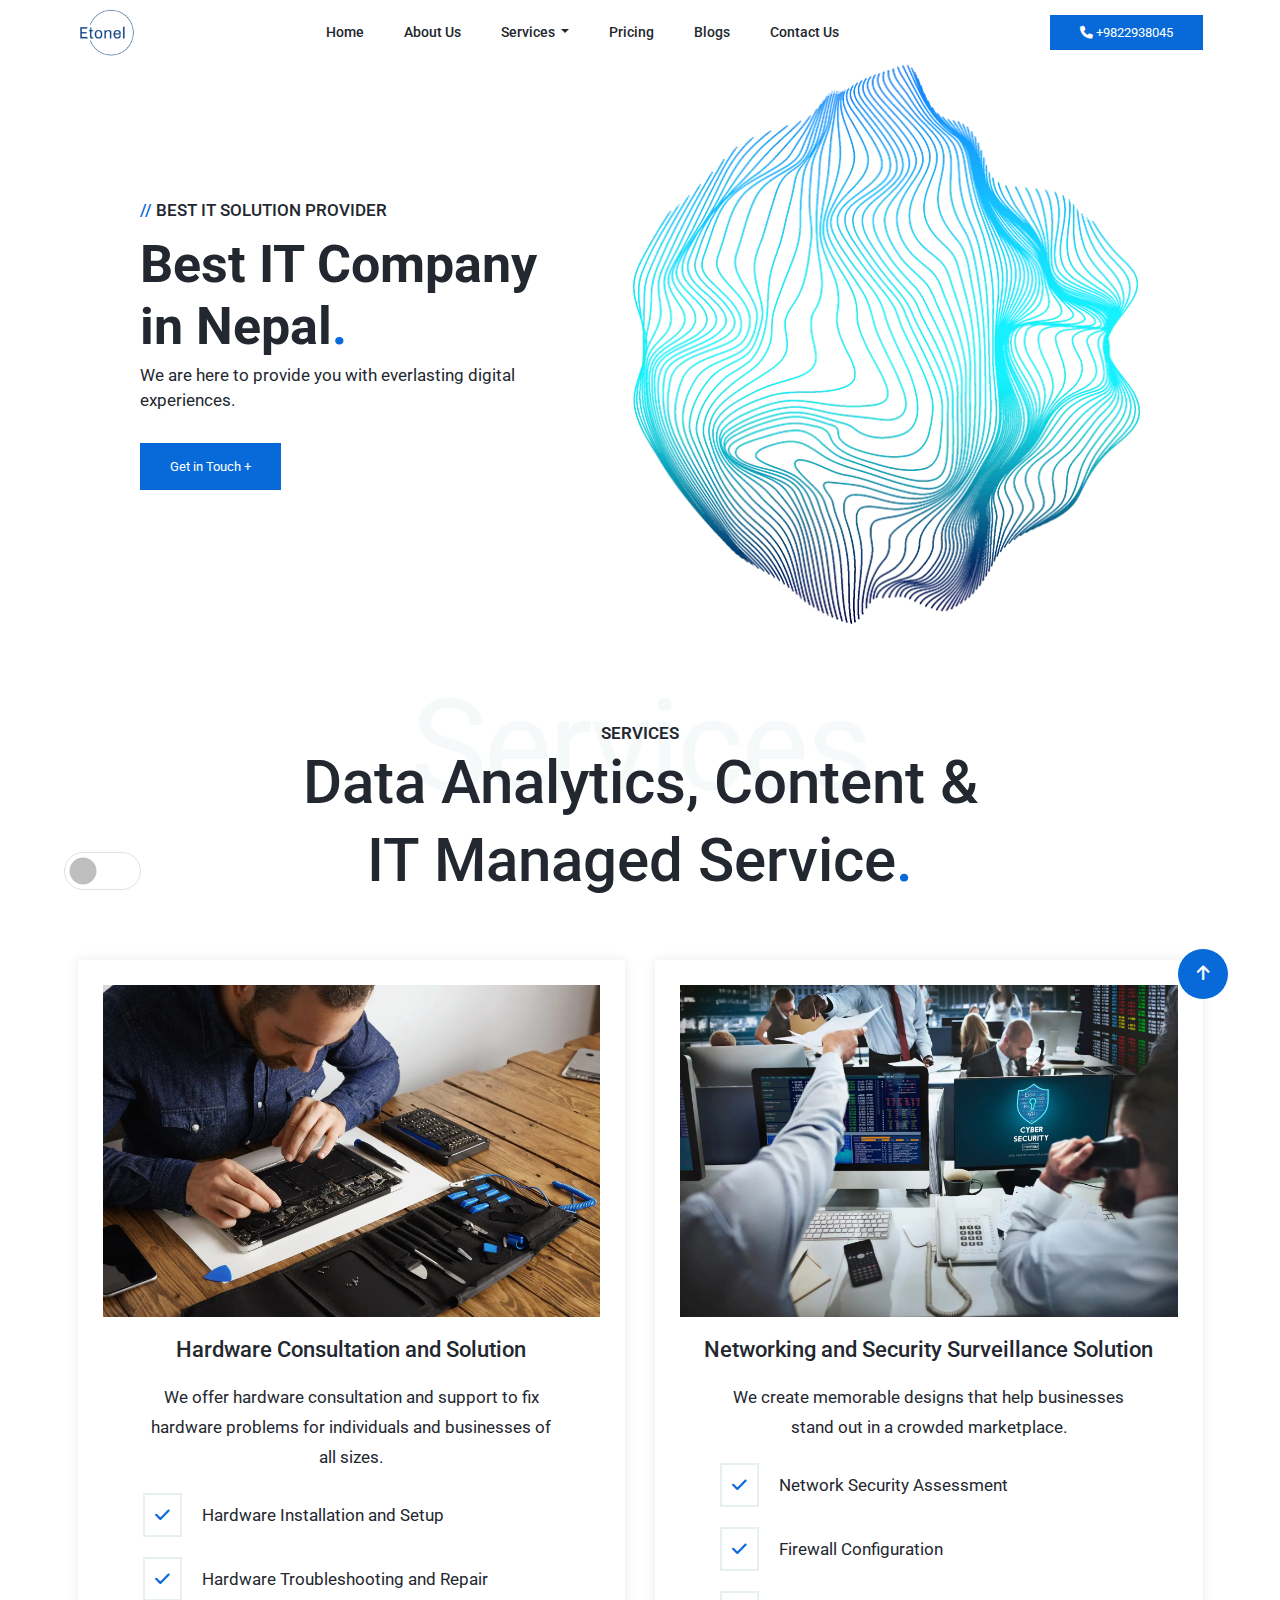
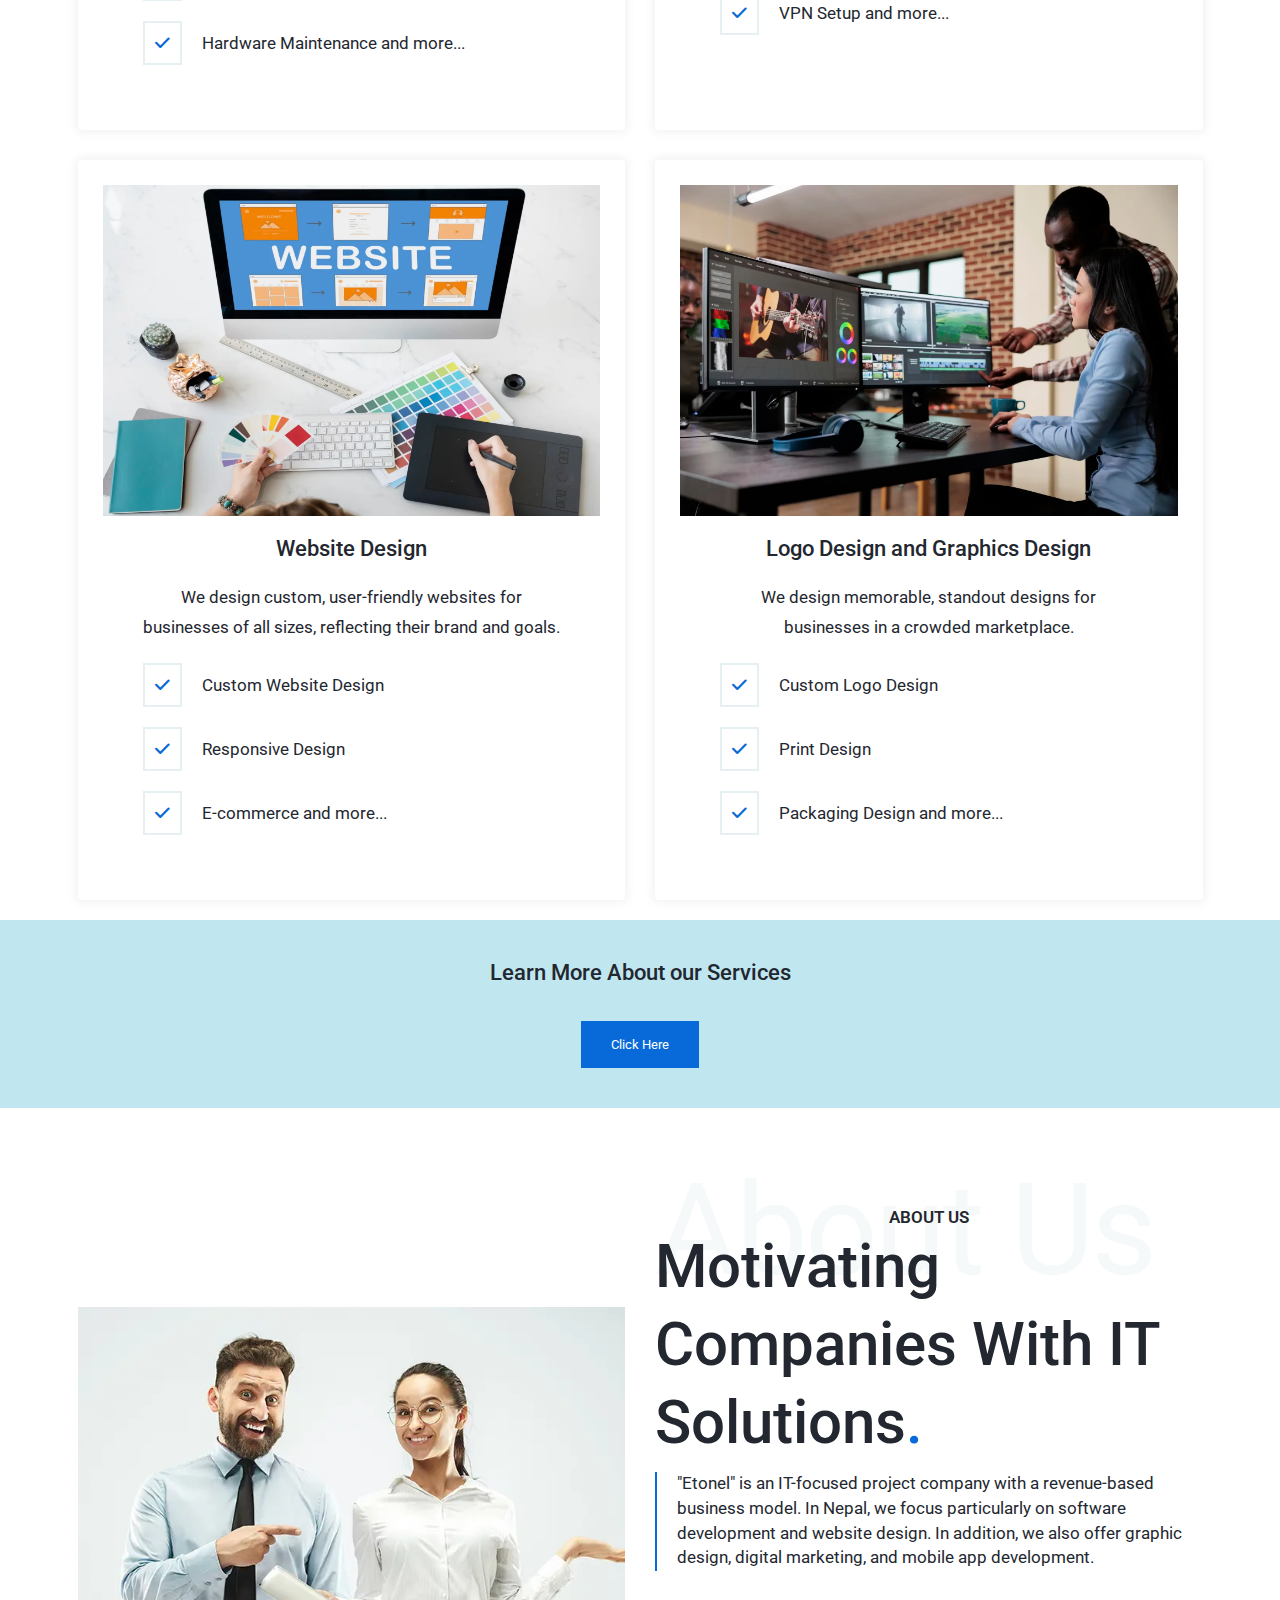
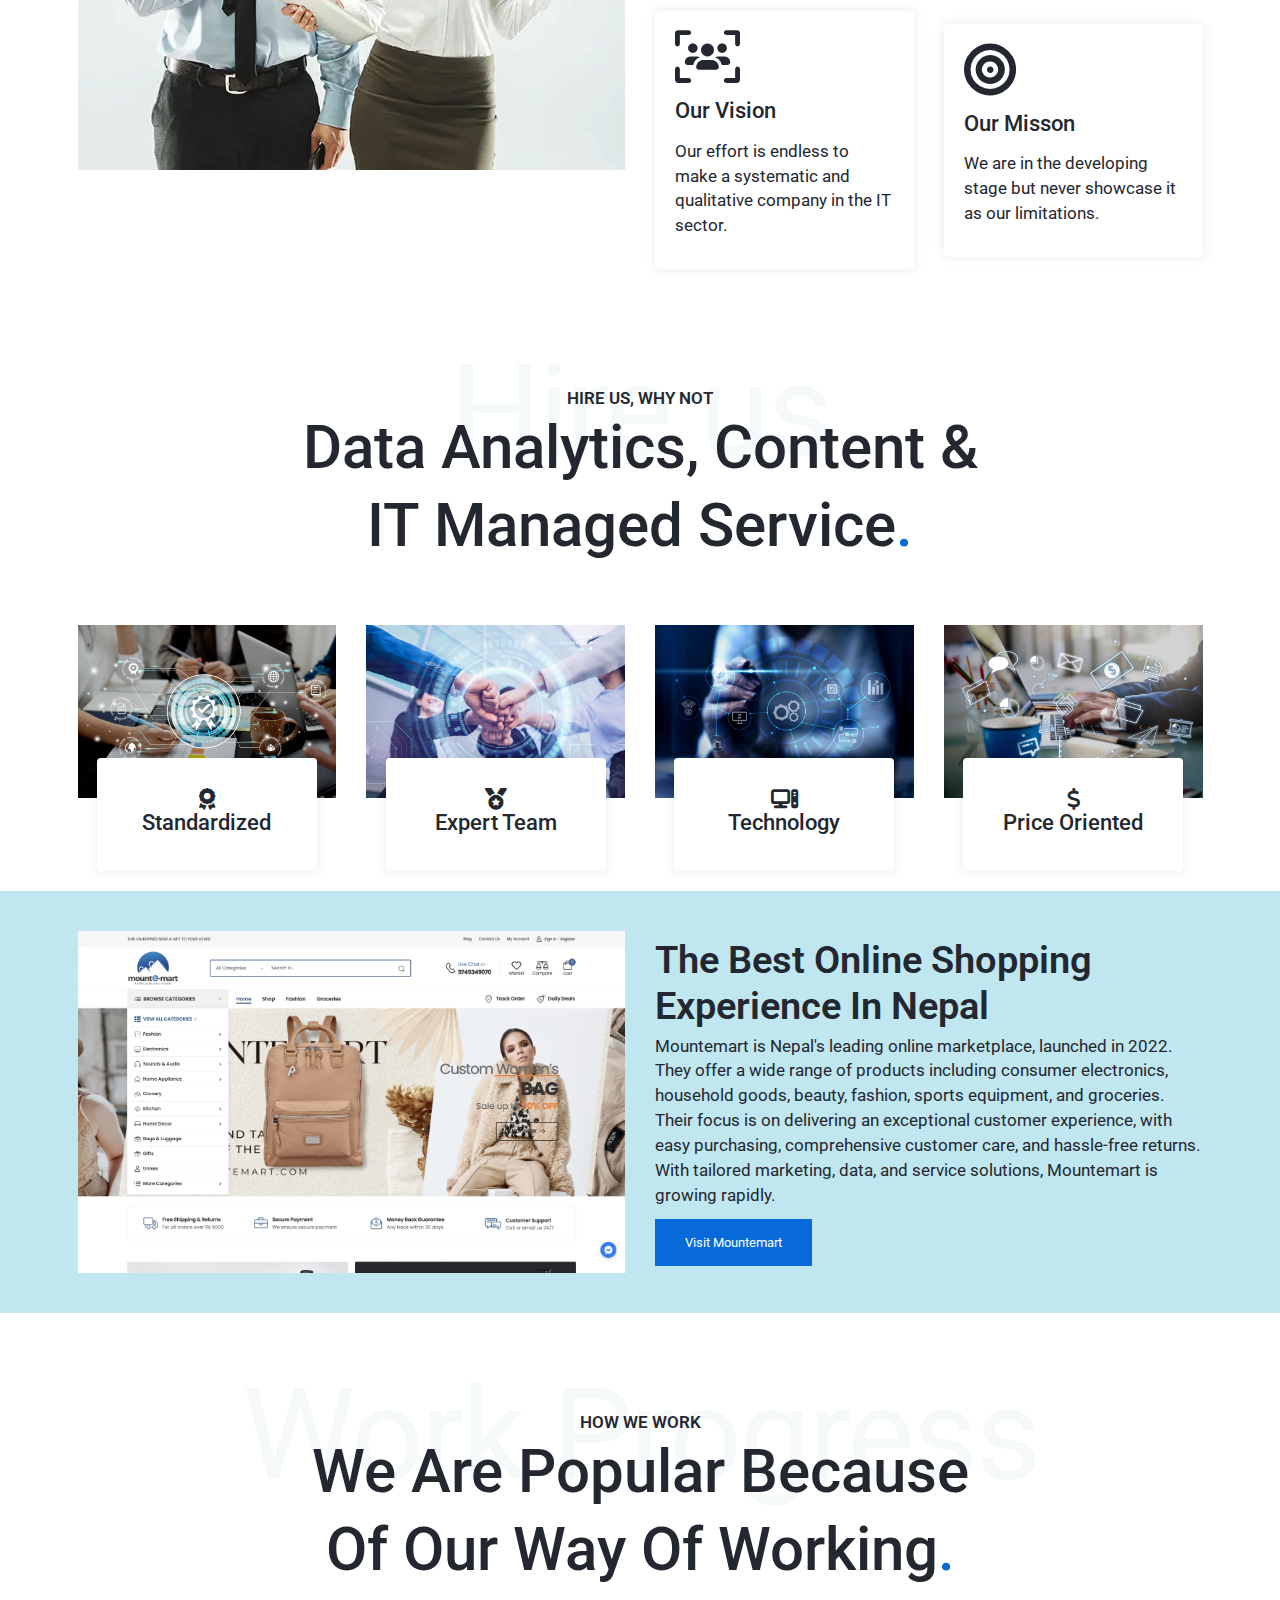
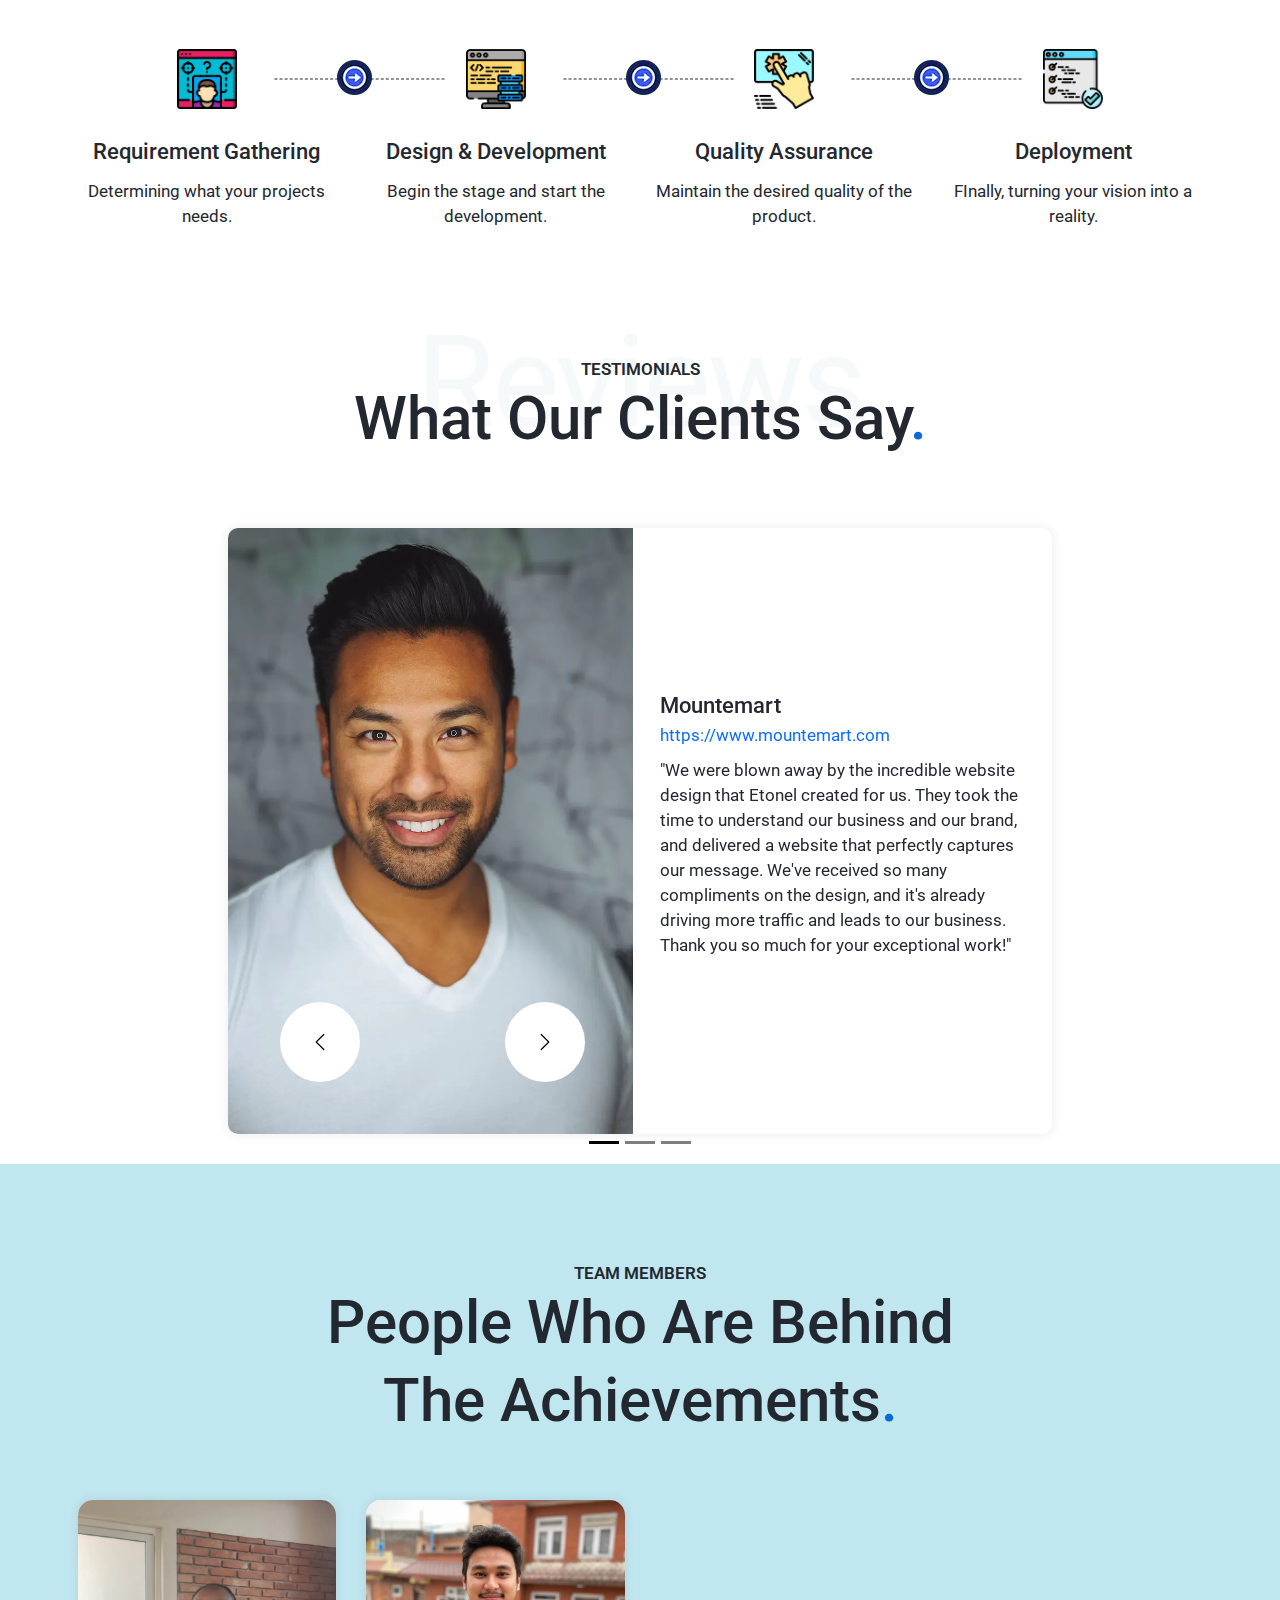
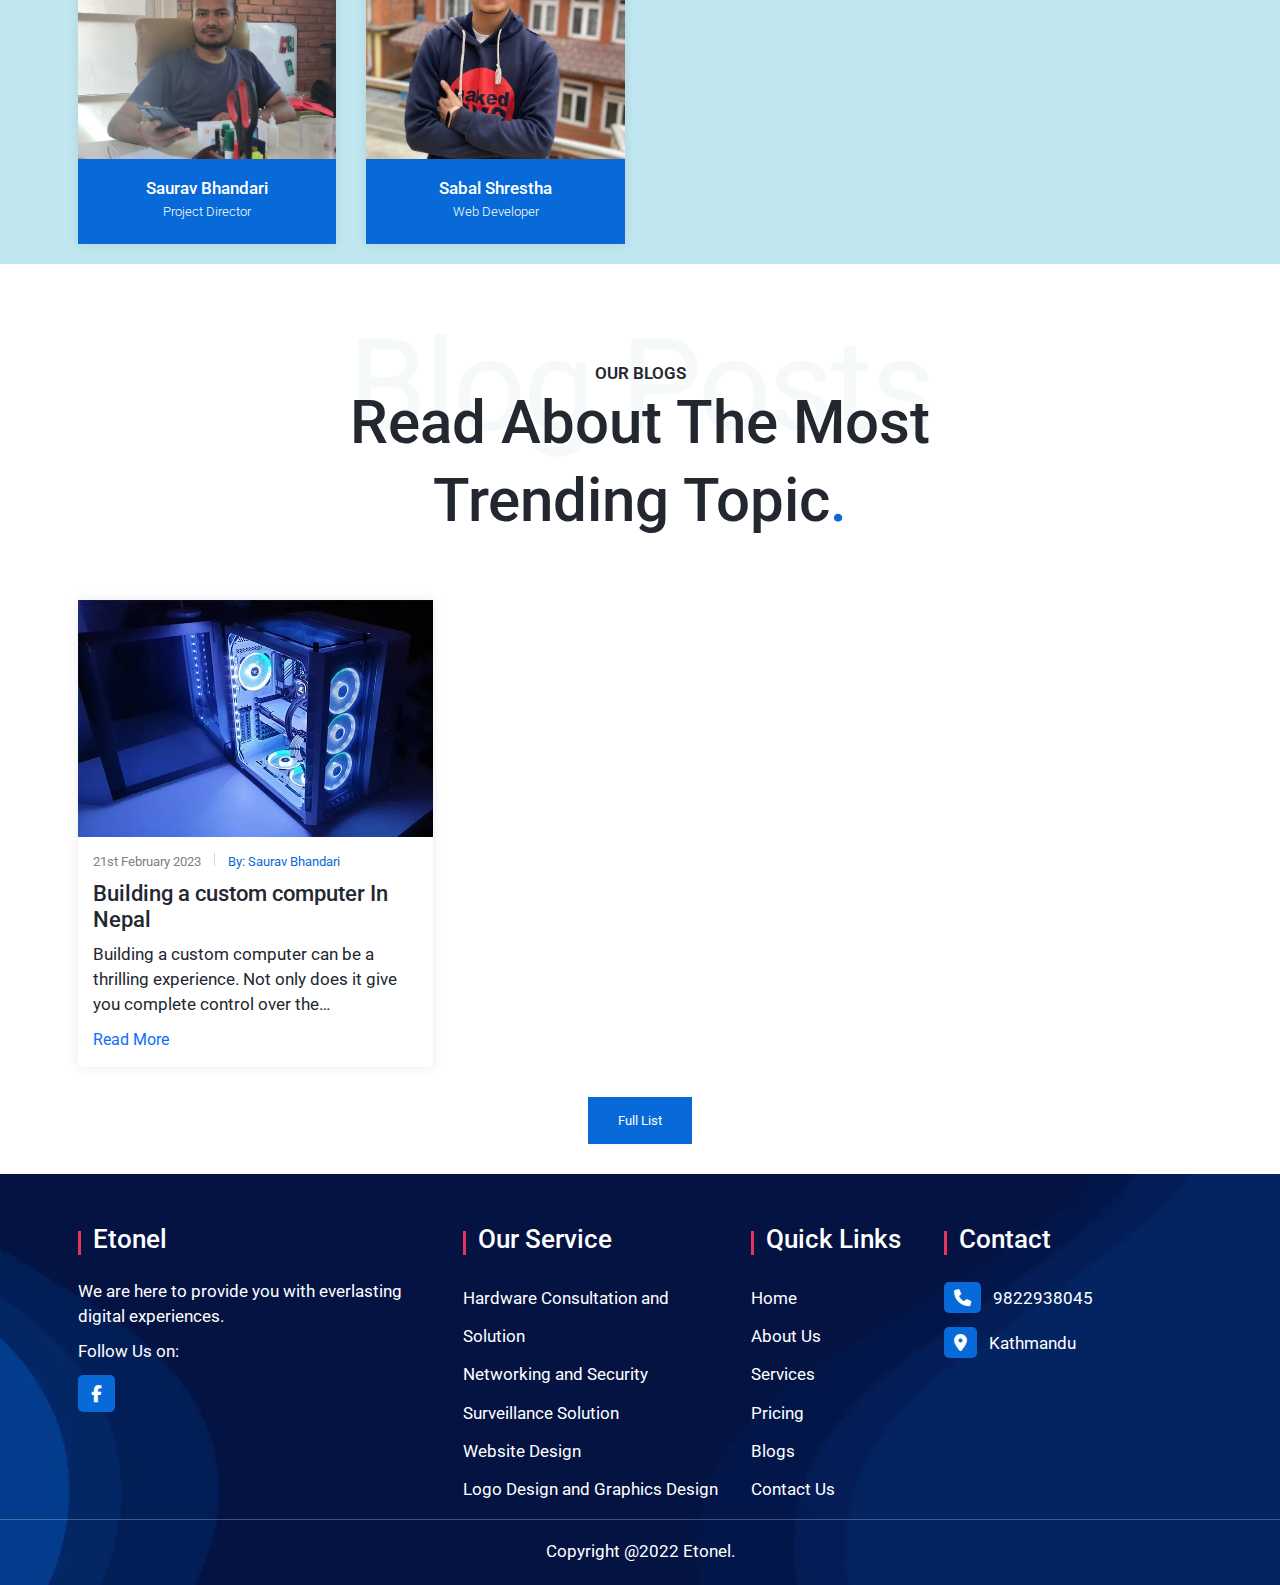
==== commit 78fc5125: "bug fixes" ====
--- a/index.html
+++ b/index.html
@@ -663,96 +663,6 @@
                 </div>
               </div>
             </div>
-            <div class="col">
-              <div class="card">
-                <div class="card-image">
-                  <img src="./img/team-placeholder.webp" alt="" />
-                  <ul class="social">
-                    <li>
-                      <a
-                        href="https://www.linkedin.com/in/sabal-shrestha-prime-is-crime/"
-                        target="_blank"
-                        rel="noopener"
-                        ><i class="fab fa-linkedin-in"></i
-                      ></a>
-                    </li>
-                    <li>
-                      <a
-                        href="https://www.facebook.com/PrimeIsCrime"
-                        target="_blank"
-                        rel="noopener"
-                        ><i class="fab fa-facebook-f"></i
-                      ></a>
-                    </li>
-                    <li>
-                      <a
-                        href="https://twitter.com/PrimeIsCrime"
-                        target="_blank"
-                        rel="noopener"
-                        ><i class="fa-brands fa-twitter"></i
-                      ></a>
-                    </li>
-                    <li>
-                      <a
-                        href="https://github.com/Sabal-Shrestha"
-                        target="_blank"
-                        rel="noopener"
-                        ><i class="fa-brands fa-github"></i
-                      ></a>
-                    </li>
-                  </ul>
-                </div>
-                <div class="card-body">
-                  <h3>Luke Emia</h3>
-                  <h4>Web Developer</h4>
-                </div>
-              </div>
-            </div>
-            <div class="col">
-              <div class="card">
-                <div class="card-image">
-                  <img src="./img/team-placeholder.webp" alt="" />
-                  <ul class="social">
-                    <li>
-                      <a
-                        href="https://www.linkedin.com/in/sabal-shrestha-prime-is-crime/"
-                        target="_blank"
-                        rel="noopener"
-                        ><i class="fab fa-linkedin-in"></i
-                      ></a>
-                    </li>
-                    <li>
-                      <a
-                        href="https://www.facebook.com/PrimeIsCrime"
-                        target="_blank"
-                        rel="noopener"
-                        ><i class="fab fa-facebook-f"></i
-                      ></a>
-                    </li>
-                    <li>
-                      <a
-                        href="https://twitter.com/PrimeIsCrime"
-                        target="_blank"
-                        rel="noopener"
-                        ><i class="fa-brands fa-twitter"></i
-                      ></a>
-                    </li>
-                    <li>
-                      <a
-                        href="https://github.com/Sabal-Shrestha"
-                        target="_blank"
-                        rel="noopener"
-                        ><i class="fa-brands fa-github"></i
-                      ></a>
-                    </li>
-                  </ul>
-                </div>
-                <div class="card-body">
-                  <h3>Luke Emia</h3>
-                  <h4>Web Developer</h4>
-                </div>
-              </div>
-            </div>
           </div>
         </div>
       </section>
@@ -791,7 +701,7 @@
             </div>
           </div>
           <p class="text-center mt-5">
-            <a href="../blogs/index.html" class="btn-all">Full List</a>
+            <a href="./blogs/index.html" class="btn-all">Full List</a>
           </p>
         </div>
       </section>
